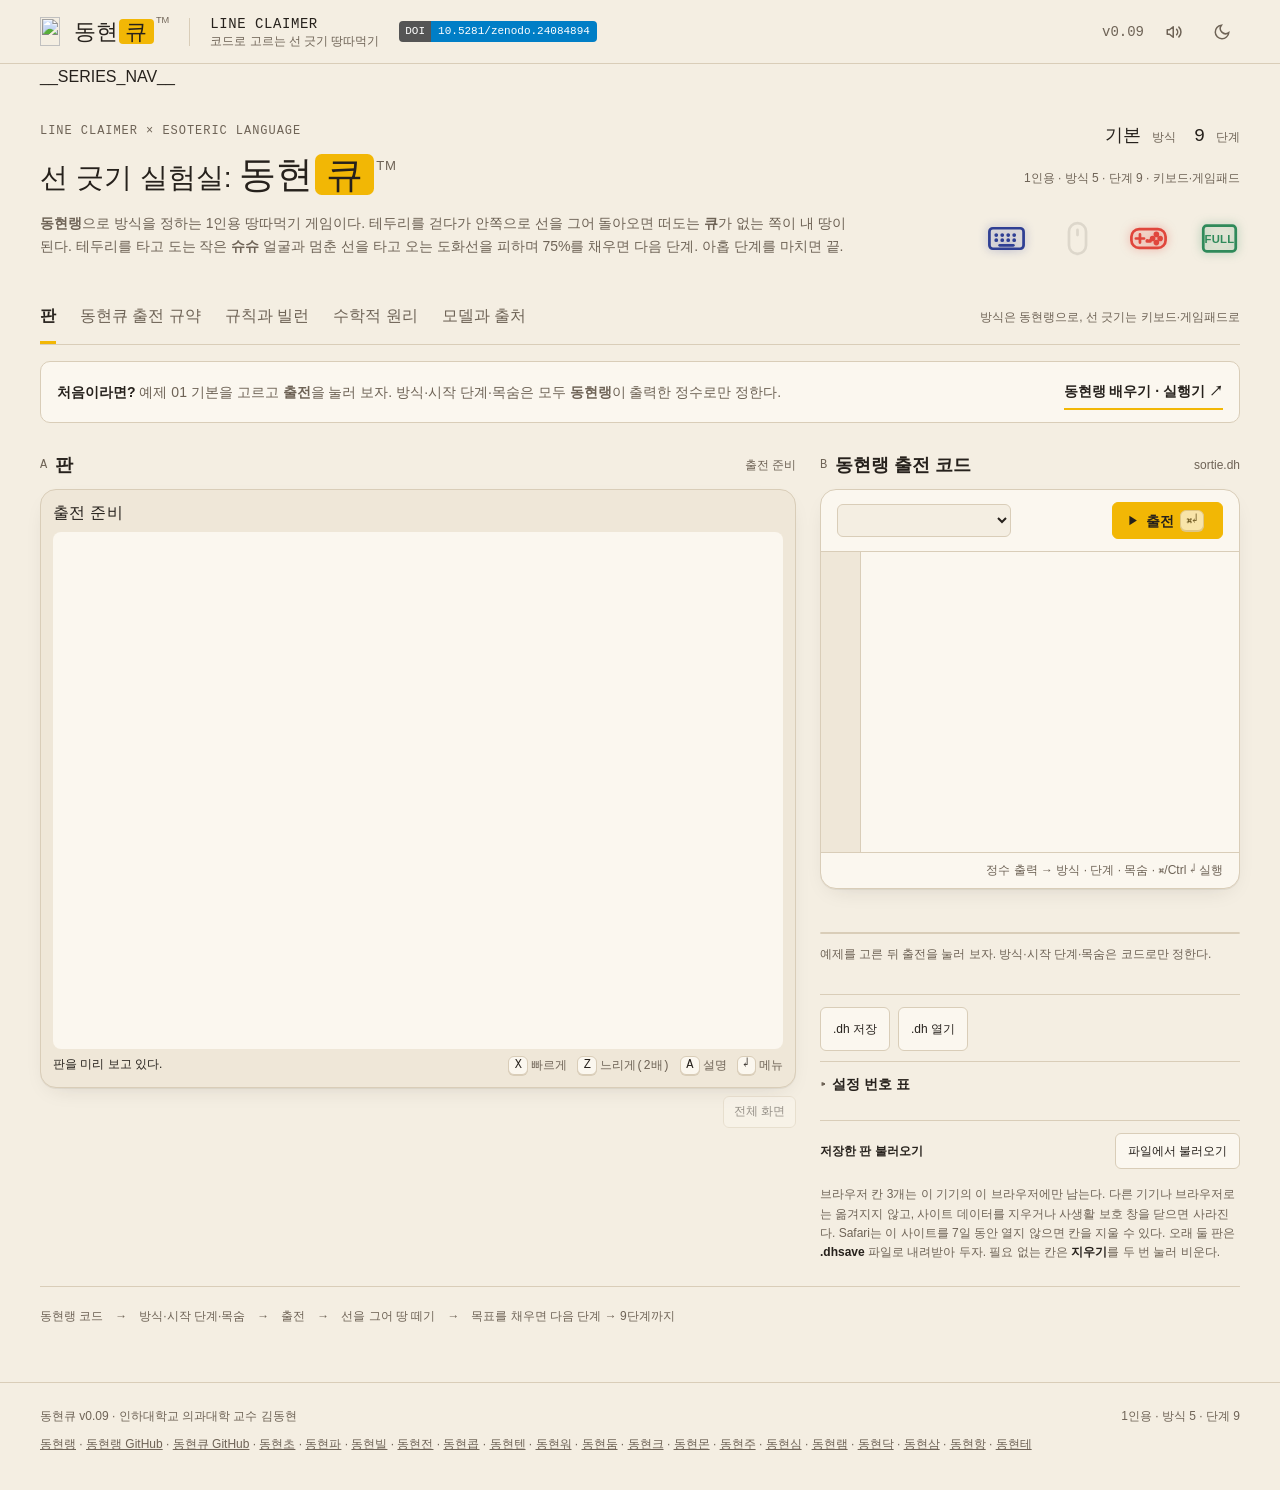
==== src/index.html @ 1aec518f "v0.09: 설명 글 낱말 통일" ====
<!doctype html>
<html lang="ko" data-theme="light">
<head>
  <meta charset="utf-8"><meta name="viewport" content="width=device-width,initial-scale=1">
  <meta name="description" content="동현랭으로 방식을 정하고 키보드·게임패드로 선을 그어 땅을 점령하는 1인용 선 긋기 게임이다.">
  <title>동현큐™ · 동현랭으로 정하는 선 긋기 땅따먹기</title>
  <link rel="icon" type="image/x-icon" sizes="16x16 32x32 48x48" href="./favicon.ico">
  <link rel="icon" type="image/png" sizes="32x32" href="./favicon.png">
  <link rel="apple-touch-icon" sizes="180x180" href="./apple-touch-icon.png">
  <link rel="stylesheet" href="./style.css">
</head>
<body>
<header class="header">
  <a class="brand" href="#" aria-label="동현큐 첫 화면으로"><span class="brand-main"><img class="brand-icon" src="__BRAND_ICON__" alt="" width="96" height="96">동현<span>큐</span><sup>TM</sup></span><i class="brand-divider"></i><span class="brand-sub">LINE CLAIMER<small>코드로 고르는 선 긋기 땅따먹기</small></span></a><a class="doi-badge" href="https://doi.org/10.5281/zenodo.24084894" target="_blank" rel="noopener" aria-label="동현큐 Zenodo DOI 10.5281/zenodo.24084894" title="Zenodo DOI (모든 버전)"><b>DOI</b><span>10.5281/zenodo.24084894</span></a>
  <div class="edition">v0.09<button id="sound" class="icon-btn" aria-label="효과음 켜기·끄기" title="효과음 (M)" aria-pressed="true"><svg width="18" height="18" viewBox="0 0 24 24" fill="none" stroke="currentColor" stroke-width="2" stroke-linecap="round" stroke-linejoin="round" aria-hidden="true" focusable="false"><path d="M11 5 6 9H3v6h3l5 4z"/><path class="snd-on" d="M15.5 8.5a5 5 0 0 1 0 7M18.5 5.5a9 9 0 0 1 0 13"/><path class="snd-off" d="m16 9 6 6m0-6-6 6"/></svg></button><button id="theme" class="icon-btn" aria-label="밝은 화면과 어두운 화면 전환" title="화면 전환" aria-pressed="false"><svg width="18" height="18" viewBox="0 0 24 24" fill="none" stroke="currentColor" stroke-width="2" stroke-linecap="round" aria-hidden="true" focusable="false"><path d="M21 12.8A9 9 0 1 1 11.2 3a7 7 0 0 0 9.8 9.8z"/></svg></button></div>
</header>
<main>
__SERIES_NAV__
  <section class="intro">
    <div><div class="eyebrow">LINE CLAIMER × ESOTERIC LANGUAGE</div><h1>선 긋기 실험실: <span class="title-brand">동현<span>큐</span><sup>TM</sup></span></h1><p><strong>동현랭</strong>으로 방식을 정하는 1인용 땅따먹기 게임이다. 테두리를 걷다가 안쪽으로 선을 그어 돌아오면 떠도는 <strong>큐</strong>가 없는 쪽이 내 땅이 된다. 테두리를 타고 도는 작은 <strong>슈슈</strong> 얼굴과 멈춘 선을 타고 오는 도화선을 피하며 75%를 채우면 다음 단계. 아홉 단계를 마치면 끝.</p></div>
    <div class="model-stamp"><strong id="stamp-mode">기본 <span>방식</span></strong><strong>9 <span>단계</span></strong><small>1인용 · 방식 5 · 단계 9 · 키보드·게임패드</small><div class="input-marks" role="group" aria-label="입력 표식 · 쓸 수 있는 것: 키보드·게임패드·전체 화면 · 마우스 없음"><span class="mark on kb" tabindex="0" data-tip="키보드 가능 · 이 실험실은 키보드로 조작한다. 방향키로 걷고 X·Z를 누른 채 선을 긋는다." aria-label="키보드 가능"><svg viewBox="0 0 24 24" aria-hidden="true"><rect x="2" y="6" width="20" height="12" rx="2"/><path class="dots" d="M6 10h.01M9.5 10h.01M13 10h.01M16.5 10h.01M6 13h.01M9.5 13h.01M13 13h.01M16.5 13h.01"/><path d="M8 16h8"/></svg></span><span class="mark off ms" tabindex="0" data-tip="마우스 없음 · 이 실험실은 마우스·손가락으로 조작하지 않는다. 키보드나 게임패드를 쓰자." aria-label="마우스 없음"><svg viewBox="0 0 24 24" aria-hidden="true"><rect x="7" y="3" width="10" height="18" rx="5"/><path d="M12 7v3"/></svg></span><span class="mark on gp" tabindex="0" data-tip="게임패드 가능 · 이 실험실은 게임패드로 조작할 수 있다. A 빠른 선 · B 느린 선 · + 메뉴." aria-label="게임패드 가능"><svg viewBox="0 0 24 24" aria-hidden="true"><rect x="2" y="6.5" width="20" height="11" rx="4.5"/><path d="M7 9.6v4.8M4.6 12h4.8"/><circle cx="16.6" cy="9.6" r=".85"/><circle cx="14.4" cy="12" r=".85"/><circle cx="18.8" cy="12" r=".85"/><circle cx="16.6" cy="14.4" r=".85"/><path class="dots" d="M11.3 13.4h.01M12.9 13.4h.01"/></svg></span><span class="mark on fs" tabindex="0" data-tip="전체 화면 가능 · 출전한 뒤 화면 아래 <b>전체 화면</b> 버튼으로 게임 화면을 꽉 채울 수 있다." aria-label="전체 화면 가능"><svg viewBox="0 0 24 24" aria-hidden="true"><rect x="2.5" y="4.5" width="19" height="15" rx="2"/><text class="full" x="12" y="14.6" text-anchor="middle">FULL</text></svg></span></div></div>
  </section>
  <nav class="tabs" aria-label="동현큐 메뉴"><button class="active" data-tab="play" aria-current="page">판</button><button data-tab="protocol">동현큐 출전 규약</button><button data-tab="rules">규칙과 빌런</button><button data-tab="math">수학적 원리</button><button data-tab="about">모델과 출처</button><span>방식은 동현랭으로, 선 긋기는 키보드·게임패드로</span></nav>
  <div class="getting-started"><p><strong>처음이라면?</strong> 예제 01 기본을 고르고 <b>출전</b>을 눌러 보자. 방식·시작 단계·목숨은 모두 <b>동현랭</b>이 출력한 정수로만 정한다.</p><a href="https://raspberry-kim.github.io/donghyun-lang/" target="_blank" rel="noopener">동현랭 배우기 · 실행기 ↗</a></div>

  <section id="tab-play" class="tab-panel">
    <div class="play-grid" id="play-grid">
      <div class="field-col">
        <div class="section-title"><h2><span>A</span> 판</h2><span id="status" role="status">출전 준비</span></div>
        <div class="stage-full" id="stage-full"><button id="exit-full" class="exit-full" type="button" hidden aria-label="전체 화면 닫기">✕ 전체 화면 닫기</button><p class="full-hint" id="full-hint" hidden>원래 화면으로 돌아오려면 오른쪽 위 <b>✕ 전체 화면 닫기</b>를 누른다.</p>
        <div class="board-wrap" id="board-wrap" tabindex="0" aria-label="동현큐 판. 방향키로 테두리를 걷고 X 또는 Z를 누른 채 안쪽으로 선을 긋는다.">
          <div class="board-top"><span id="day">출전 준비</span><span id="turn-badge"></span></div>
          <div class="board-stage q-board"><canvas id="board" width="480" height="340" role="img" aria-label="동현큐 판과 큐·슈슈"></canvas>
            <div id="menu" class="game-menu" hidden role="menu"></div>
            <div id="result-card" class="result-card" hidden></div>
          </div>
          <div class="board-bottom"><span id="tile-info">판을 미리 보고 있다.</span><span id="hint"><span><kbd>X</kbd>빠르게</span><span><kbd>Z</kbd>느리게(2배)</span><span><kbd>A</kbd>설명</span><span><kbd>↵</kbd>메뉴</span></span></div>
        </div>
        </div>
        <div class="board-bar"><button id="full" class="small-btn" type="button" disabled title="게임 화면을 꽉 채운다">전체 화면</button></div>
      </div>
      <div class="side-col">
        <section class="setup-panel" id="setup-panel">
          <div class="section-title"><h2><span>B</span> 동현랭 출전 코드</h2><span>sortie.dh</span></div>
          <div class="dh-panel">
            <div class="dh-head"><select id="example" aria-label="동현랭 출전 예제 선택"></select><span class="dh-spacer"></span><button id="run" class="dh-btn dh-run" title="Ctrl/⌘ + Enter"><svg viewBox="0 0 24 24" fill="currentColor" aria-hidden="true"><path d="M7 4.5v15l12-7.5z"></path></svg>출전 <kbd>⌘↵</kbd></button></div>
            <div class="code-wrap"><div id="lines" aria-hidden="true"></div><textarea id="code" aria-label="동현랭 출전 코드" spellcheck="false" autocomplete="off" autocapitalize="off"></textarea></div>
            <div class="code-meta dh-status"><span id="line-count"></span><span>정수 출력 → 방식 · 단계 · 목숨 · ⌘/Ctrl ↵ 실행</span></div>
          </div>
          <p id="example-note"></p>
          <div class="sortie-card" id="sortie-card"></div>
          <p id="result" aria-live="polite">예제를 고른 뒤 출전을 눌러 보자. 방식·시작 단계·목숨은 코드로만 정한다.</p>
          <div class="file-row"><button id="save">.dh 저장</button><label class="file-label">.dh 열기<input id="open" type="file" accept=".dh,.txt,text/plain" hidden></label></div>
          <details class="lang-rule"><summary>설정 번호 표</summary><div class="table-wrap"><table><thead><tr><th>자리</th><th>설정</th><th>값</th><th>기본값</th></tr></thead><tbody><tr><td>첫째</td><td>방식</td><td>1 기본 · 2 빌런 떼 · 3 쌍둥이 큐 · 4 빠른 큐 · 5 욕심쟁이</td><td>반드시 쓴다</td></tr><tr><td>둘째</td><td>시작 단계</td><td>1–9</td><td>1</td></tr><tr><td>셋째</td><td>목숨</td><td>1–9 · 0은 무한</td><td>3</td></tr></tbody></table></div></details>
          <div class="load-box"><div class="load-head"><strong>저장한 판 불러오기</strong><label class="file-label" tabindex="0">파일에서 불러오기<input id="load-file-setup" type="file" accept=".dhsave,.json,application/json" hidden></label></div><div class="slot-list" id="slot-list"></div><p class="slot-note">브라우저 칸 3개는 이 기기의 이 브라우저에만 남는다. 다른 기기나 브라우저로는 옮겨지지 않고, 사이트 데이터를 지우거나 사생활 보호 창을 닫으면 사라진다. Safari는 이 사이트를 7일 동안 열지 않으면 칸을 지울 수 있다. 오래 둘 판은 <b>.dhsave</b> 파일로 내려받아 두자. 필요 없는 칸은 <b>지우기</b>를 두 번 눌러 비운다.</p></div>
        </section>
        <section class="hud" id="hud" hidden>
          <div class="form-card" id="mode-card"></div>
          <div class="info-card grid" id="info-card"></div>
          <div class="log-card"><div class="section-title"><h2><span>C</span> 점령 기록</h2><button id="concede" class="small-btn">포기하고 출전 준비로</button></div><ol id="log"></ol></div><input id="load-file" type="file" accept=".dhsave,.json,application/json" hidden>
          <div class="keys"><span><span class="kbd-arrows"><kbd>←</kbd><kbd>→</kbd><kbd>↑</kbd><kbd>↓</kbd></span>테두리 걷기 · 안쪽으로 들어가면 선 긋기(보통 속도)</span><span><kbd>X</kbd>누른 채 <b>빠르게</b>(2배 속도 · 점수 1배)</span><span><kbd>Z</kbd>누른 채 <b>느리게</b>(반 속도 · 끝까지 누른 채 그은 선은 점수 2배)</span><span><kbd>A</kbd>방식 설명</span><span><kbd>Enter</kbd>메뉴(저장·불러오기·포기)</span><span><kbd>M</kbd>효과음</span><span class="pad-note">게임패드(닌텐도 배치) A 빠르게 · B 느리게 · Y 설명 · + 메뉴 · 마우스·손가락 조작은 없다</span></div>
        </section>
      </div>
    </div>
    <div class="workflow"><span>동현랭 코드</span><b>→</b><span>방식·시작 단계·목숨</span><b>→</b><span>출전</span><b>→</b><span>선을 그어 땅 떼기</span><b>→</b><span>목표를 채우면 다음 단계 → 9단계까지</span></div>
  </section>

  <section id="tab-protocol" class="tab-panel document" hidden>
    <div class="doc-heading"><div class="eyebrow">SORTIE I/O · v0.09</div><h2>방식은 동현랭으로, 선 긋기는 키보드·게임패드로.</h2><p>동현랭 프로그램이 출력한 정수를 차례로 읽는다. <b>첫 정수가 방식 번호</b>이고 이것만 있으면 바로 나선다. 둘째 정수는 시작 단계, 셋째 정수는 목숨이며 둘 다 생략할 수 있다. 출전한 뒤에는 동현랭을 쓰지 않는다.</p></div>
    <div class="table-wrap"><table><thead><tr><th>차례</th><th>뜻</th><th>값</th><th>기본값</th></tr></thead><tbody>
      <tr><td>첫째</td><td>방식</td><td>1 기본(큐 1 · 슈슈 2 · 목표 75%) · 2 빌런 떼(슈슈 4에서 시작, 7.5초마다 하나 추가) · 3 쌍둥이 큐(큐 2 · 갈라놓으면 보너스 5,000과 함께 단계 끝) · 4 빠른 큐(큐 속도 160%) · 5 욕심쟁이(목표 90%). <b>반드시 있어야 한다</b></td><td>—</td></tr>
      <tr><td>둘째</td><td>시작 단계</td><td>1~9. 단계가 오를수록 큐가 9%씩 빨라지고, 두 단계마다 슈슈 걸음이 빨라지며, 세 단계마다 슈슈가 하나 늘고, 도화선이 붙기까지의 대기가 짧아진다</td><td>1</td></tr>
      <tr><td>셋째</td><td>목숨</td><td>1~9 · <b>0은 무한</b>(맞아도 목숨이 줄지 않는다)</td><td>3</td></tr>
    </tbody></table></div>
    <div class="doc-columns"><div><h3>고정된 조건</h3><p><b>1인용</b>이다. 방식은 출전할 때 정한 하나로 끝까지 간다. 정수가 넷 이상 나오거나, 값이 범위를 벗어나면 출전하지 않고 오류를 알려 준다. 정수가 하나도 없으면 방식을 고르지 않은 것이라 나서지 않는다.</p><p>판은 80×56칸이고 플레이어는 칸의 모서리 점 위를 다닌다. 테두리를 걸을 때도 선을 그을 때도 십자키만 쓰면 보통(2프레임에 한 칸), X를 누른 채면 빠르게(1프레임), Z를 누른 채면 느리게(4프레임) 나아간다. 누르고 떼는 대로 도중에도 속도가 바뀌며, X와 Z를 함께 누르면 보통 속도다. 시작부터 테두리에 닿을 때까지 Z만 누른 채 그은 느린 선은 점수가 2배다. 도중에 Z를 떼거나 X를 함께 누르면 보통 선이 된다.</p></div>
    <div><h3>예시</h3><pre class="code-example">나는 동현이냐?
  ㅋㅋ 방식 3 · 쌍둥이 큐
  뿡뿡 도오오옹~뿡뿡뿡
  ㅋㅋ 시작 단계 2
  뿡뿡 도오옹~뿡뿡뿡
동현이구나</pre><p>동현랭 문법은 <a href="https://raspberry-kim.github.io/donghyun-lang/" target="_blank" rel="noopener">동현랭 플레이그라운드</a>에서 배울 수 있다.</p></div></div>
  </section>

  <section id="tab-rules" class="tab-panel document" hidden>
    <div class="doc-heading"><div class="eyebrow">HOW TO PLAY</div><h2>선을 그어 돌아오면 큐가 없는 쪽이 내 땅.</h2><p>처음에는 판의 바깥 테두리만 내 길이다. 테두리를 걷다가 십자키로 안쪽으로 들어가면 선이 그어지고, 다시 테두리에 닿으면 선으로 나뉜 두 땅 가운데 큐가 없는 쪽이 점령된다. 십자키만 쓰면 보통 속도, X를 누른 채면 빠르게, Z를 누른 채면 느리게 간다(걸을 때도 그을 때도). Z를 누른 채 끝까지 그은 느린 선으로 떼어 낸 땅은 점수가 2배. 목표(75%, 욕심쟁이는 90%)를 채우면 다음 단계로.</p></div>
    <div class="doc-columns"><div><p class="input-note">머리글 오른쪽에 붙은 네 아이콘(키보드·마우스·게임패드·전체 화면 FULL)은 입력 표식이다. 이 실험실은 <b>키보드·게임패드·전체 화면</b> 셋이 켜져 있고 <b>마우스(손가락)는 꺼져 있다</b>. 화면을 찍어도 플레이어는 움직이지 않는다(결과 카드만 넘긴다). 아이콘에 마우스를 올리거나 손을 대면 풍선 도움말이 뜬다.</p><p class="input-note"><b>전체 화면</b>: 출전한 뒤 판 아래 <b>전체 화면</b> 버튼을 누르면 게임 화면이 비율을 지키며 화면을 꽉 채운다. 원래 화면으로 돌아오려면 오른쪽 위 <b>✕ 전체 화면 닫기</b>를 누른다. 요소 전체 화면을 못 쓰는 기기(iPhone Safari)에서는 창을 가득 채우는 방식으로 대신한다.</p><h3>키보드</h3><table class="key-table"><tbody>
      <tr><td><span class="kbd-arrows"><kbd>←</kbd><kbd>→</kbd><kbd>↑</kbd><kbd>↓</kbd></span></td><td>테두리(내 땅의 경계)를 따라 걷는다. 선을 긋는 동안은 선이 나아가는 방향이다. 제 선 위로는 못 지나가고, 이미 점령한 땅 쪽으로는 선이 그어지지 않는다. 메뉴에서는 고르기</td></tr>
      <tr><td><kbd>X</kbd></td><td><b>빠르게</b>. 누른 채면 걷기도 선 긋기도 2배 속도(1프레임에 한 칸). 점수는 보통 선과 같은 1배. 선을 긋다가 십자키를 떼면 그 자리에 멈춘다(도화선이 탄다). 메뉴에서는 확인, 결과 카드에서는 다음으로</td></tr>
      <tr><td><kbd>Z</kbd></td><td><b>느리게</b>. 누른 채면 걷기도 선 긋기도 반 속도(4프레임에 한 칸). 선을 시작할 때부터 테두리에 닿을 때까지 Z를 누른 채 그은 <b>느린 선</b>으로 떼어 낸 땅은 점수가 2배(민트색으로 칠해진다. 보통·빠른 선은 하늘색). 도중에 Z를 떼면 보통 선이 된다. X와 Z를 함께 누르면 보통 속도. 메뉴에서는 취소</td></tr>
      <tr><td><kbd>A</kbd></td><td>지금 방식의 설명을 화면에 띄운다</td></tr>
      <tr><td><kbd>M</kbd></td><td>효과음 켜기·끄기(머리말 스피커 버튼과 같다)</td></tr>
      <tr><td><kbd>Enter</kbd></td><td>메뉴: 계속 · 방식 설명 · 저장 · 불러오기 · 포기하고 출전 준비로. 메뉴가 열린 동안 게임은 멈춘다</td></tr>
      <tr><td><span class="pad-tag">게임패드</span></td><td>블루투스·USB 게임패드를 붙이면 닌텐도 배치 기준으로 쓴다. 다이아몬드 네 버튼은 <b>자리</b>로 키보드와 짝을 맞춘다: 오른쪽=X키 · 아래=Z키 · 위=S키 · 왼쪽=A키(닌텐도 글자로 A·B·X·Y). A=X키(빠르게), B=Z키(느리게), Y=A키(설명), 십자·왼 스틱=←→↑↓, +=Enter(메뉴). X 버튼은 쓰지 않는다. 드물게 A와 B가 거꾸로 들어오면 <b>−(Select)</b>를 한 번 눌러 바꾼다(패드 이름별로 브라우저에 남는다)</td></tr>
    </tbody></table></div>
    <div><h3>규칙 요약</h3><ul>
      <li>점령: 선이 테두리에 닿으면 큐가 든 땅은 남고 나머지가 내 땅이 된다. 칸마다 1점, Z를 누른 채 끝까지 그은 느린 선은 2점. 점령한 뒤 플레이어는 닿은 자리에 선다.</li>
      <li>큐: 파스텔색 선 묶음이 빈 땅 안을 떠돌며 벽에 튕긴다. <b>긋는 중인 선</b>에 닿으면 목숨 하나. 테두리 위의 플레이어에게는 닿지 않는다. 좁은 곳에 갇히면 몸을 줄이며 버틴다.</li>
      <li>슈슈: 작은 슈슈 얼굴이 테두리와 긋는 선을 타고 돈다. 위쪽 테두리 가운데서 나오고, 방식마다 정한 간격으로 하나씩 더 온다. 플레이어와 같은 점에서 만나거나 스쳐 지나면 목숨 하나. 점령으로 길이 사라지면 가장 가까운 테두리로 옮겨 간다.</li>
      <li>도화선: 선을 긋다가 0.7초(단계가 오르면 더 짧게) 멈춰 있으면 선의 시작점에서 도화선이 붙어 따라온다. 다시 움직이면 그 자리에 멎고, 플레이어에게 닿으면 목숨 하나.</li>
      <li>맞으면: 긋던 선은 사라지고 플레이어는 선의 시작점으로 돌아가 2초쯤 깜빡이며 무적이다. 목숨 0(무한)으로 나서면 줄지 않는다.</li>
      <li>단계: 목표를 채우면 클리어 카드가 뜨고 X 또는 Enter로 다음 단계. 목표를 넘긴 1%마다 100점 보너스. 쌍둥이 큐 방식에서 두 큐를 갈라놓으면 남은 땅이 다 점령되고 5,000점. 9단계를 마치면 끝.</li>
      <li>저장: Enter 메뉴에서 브라우저 칸 3개나 .dhsave 파일로 판을 저장하고, 출전 준비 화면이나 메뉴에서 불러온다. 동현램과 같은 방식이다.</li>
    </ul></div></div>
    <h3>방식</h3>
    <div class="co-grid" id="mode-grid"></div>
    <h3>단계(기본 방식 기준)</h3>
    <div class="table-wrap"><table id="level-table"></table></div>
  </section>

  <!-- 수학적 원리 --><section id="tab-math" class="tab-panel document" hidden><div class="doc-heading"><div class="eyebrow">MATHEMATICAL PRINCIPLES · v0.09</div><h2>수학적 원리.<br>숫자로 읽는 땅 따먹기.</h2><p>동현큐의 판은 80×56칸, 모두 4,480칸이다. 선을 그어 닫으면 판이 두 영역으로 갈리고, 큐가 없는 쪽을 차지한다. 아래 식은 지금 엔진 코드(<code>src/engine.js</code>)에 들어 있는 그대로다.</p></div><div class="math-grid"><article><h3><span class="math-num">1</span>칸과 모서리 점</h3><p>땅은 칸 <math><mrow><mo form="prefix" stretchy="false">(</mo><mi>i</mi><mo separator="true">,</mo><mi>j</mi><mo form="postfix" stretchy="false">)</mo></mrow></math>로, 포동이는 칸의 모서리 점 <math><mrow><mo form="prefix" stretchy="false">(</mo><mi>x</mi><mo separator="true">,</mo><mi>y</mi><mo form="postfix" stretchy="false">)</mo></mrow></math>, <math><mrow><mn>0</mn><mo>≤</mo></mrow><mrow><mi>x</mi><mo>≤</mo></mrow><mrow><mn>80</mn><mo separator="true">,</mo></mrow><mrow><mtext> </mtext><mn>0</mn><mo>≤</mo></mrow><mrow><mi>y</mi><mo>≤</mo></mrow><mrow><mn>56</mn></mrow></math> 위를 다닌다. 한 점을 둘러싼 칸은 넷이다. 그 넷에 찬 칸과 빈 칸이 섞여 있으면 그 점은 테두리다. 판 바깥은 찬 칸으로 친다.</p><div class="eq"><span class="eq-run"><math display="block"><mrow><mtext>테두리</mtext><mo form="prefix" stretchy="false">(</mo><mi>x</mi><mo separator="true">,</mo><mi>y</mi><mo form="postfix" stretchy="false">)</mo></mrow></math><math display="block"><mrow><mspace width="0.2778em"></mspace><mo stretchy="false">⟺</mo><mspace width="0.2778em"></mspace><mn>0</mn></mrow></math><math display="block"><mrow><mo form="infix">&lt;</mo><mi>#</mi><mo form="prefix" stretchy="false">{</mo><mtext>찬 칸</mtext><mo>∈</mo><msub><mi>N</mi><mn>4</mn></msub><mo form="prefix" stretchy="false">(</mo><mi>x</mi><mo separator="true">,</mo><mi>y</mi><mo form="postfix" stretchy="false">)</mo><mo form="postfix" stretchy="false">}</mo></mrow></math><math display="block"><mrow><mo form="infix">&lt;</mo><mn>4</mn></mrow></math></span></div><p>그래서 처음에는 판의 바깥 둘레가 테두리이고, 땅을 차지할수록 테두리가 안쪽으로 옮겨 온다. 칸 하나는 판의 <math><mrow><mn>1</mn><mi>/</mi><mn>4480</mn><mo>≈</mo></mrow><mrow><mn>0.022</mn><mi>%</mi></mrow></math>다.</p></article><article><h3><span class="math-num">2</span>닫힌 선은 판을 둘로 나눈다</h3><p>테두리에서 출발해 다시 테두리에 닿는 선은 빈 영역을 두 쪽으로 가른다. 평면에서 닫힌 곡선이 안과 밖을 나눈다는 조르당 곡선 정리의 격자판이다.</p><p>엔진은 큐가 있는 칸에서 상하좌우로 번지는 flood fill을 한다. 방금 그은 선의 변은 건너지 못한다. 표시가 닿지 않은 빈 칸이 모두 내 땅이 된다.</p><div class="eq"><span class="eq-run"><math display="block"><mtext>점령</mtext></math><math display="block"><mrow><mo form="infix">=</mo><mo form="prefix" stretchy="false">{</mo><mspace width="0.1667em"></mspace><mi>c</mi><mtext> </mtext><mtext>빈 칸</mtext><mtext> </mtext><mo lspace="0.2222em" rspace="0.2222em">:</mo><mtext> </mtext><mi>c</mi><mo>∉</mo><mstyle scriptlevel="0" displaystyle="false"><msub><mo movablelimits="false">⋃</mo><mi>q</mi></msub><mi>Fill</mi><mo>⁡</mo><mo form="prefix" stretchy="false">(</mo><mi>q</mi><mo form="postfix" stretchy="false">)</mo><mspace width="0.1667em"></mspace><mo form="postfix" stretchy="false">}</mo></mstyle></mrow></math></span></div><p>쌍둥이 큐 방식에서 두 큐가 서로 다른 쪽에 남으면 남은 빈 칸을 모두 차지하고 5,000점을 더 받는다. 판도 바로 끝난다.</p></article><article><h3><span class="math-num">3</span>차지한 비율과 점수</h3><p>차지한 칸 수 <math><mi>n</mi></math>으로 비율을 0.1% 단위로 반올림한다. 칸마다 1점이고, 느린 선(Z)으로 그으면 두 배다.</p><div class="eq big"><span class="eq-run"><math display="block"><mi>p</mi></math><math display="block"><mrow><mo form="infix">=</mo><mfrac><mrow><mi>round</mi><mo>⁡</mo><mspace width="0.1667em"></mspace><mrow style="margin-left:-0.1667em;"></mrow><mo fence="false" symmetric="true" minsize="1.2em" maxsize="1.2em">(</mo><mn>1000</mn><mspace width="0.1667em"></mspace><mi>n</mi><mi>/</mi><mn>4480</mn><mo fence="false" symmetric="true" minsize="1.2em" maxsize="1.2em">)</mo></mrow><mn>10</mn></mfrac><mo separator="true">,</mo></mrow></math></span><span class="eq-run"><math display="block"><mtext>점수</mtext></math><math display="block"><mrow><mo form="infix">=</mo><mrow><munder><mo movablelimits="false">∑</mo><mtext>닫기</mtext></munder></mrow><msub><mi>n</mi><mi>k</mi></msub><mspace width="0.1667em"></mspace><msub><mi>m</mi><mi>k</mi></msub><mo separator="true">,</mo><mspace width="1em"></mspace><msub><mi>m</mi><mi>k</mi></msub><mo>∈</mo><mo form="prefix" stretchy="false">{</mo><mn>1,2</mn><mo form="postfix" stretchy="false">}</mo></mrow></math></span></div><p>목표 <math><mi>θ</mi></math>(보통 75%, 욕심쟁이 90%)를 넘으면 판이 끝난다. 넘은 만큼 1%마다 100점을 준다. 82.4%로 끝내면 <math><mrow><mo form="prefix" stretchy="false">⌊</mo><mn>82.4</mn><mo>−</mo><mn>75</mn><mo form="postfix" stretchy="false">⌋</mo><mo>×</mo></mrow><mrow><mn>100</mn></mrow></math><wbr><math><mrow><mo form="infix">=</mo></mrow><mrow><mn>700</mn></mrow></math>점이다.</p><div class="eq"><span class="eq-run"><math display="block"><mtext>판 보너스</mtext></math><math display="block"><mrow><mo form="infix">=</mo><mn>100</mn><mspace width="0.1667em"></mspace><mrow><mspace width="0.1667em"></mspace><mi>max</mi><mo>⁡</mo></mrow><mo fence="false" symmetric="true" minsize="1.2em" maxsize="1.2em">(</mo><mn>0</mn><mo separator="true">,</mo><mtext> </mtext><mo form="prefix" stretchy="false">⌊</mo><mi>p</mi><mo>−</mo><mi>θ</mi><mo form="postfix" stretchy="false">⌋</mo><mo fence="false" symmetric="true" minsize="1.2em" maxsize="1.2em">)</mo></mrow></math></span></div></article><article><h3><span class="math-num">4</span>큐의 움직임</h3><p>큐는 길이 <math><mi>ℓ</mi></math>(최대 11칸)인 선분이다. 중심 <math><mrow><mo form="prefix" stretchy="false">(</mo><mi>x</mi><mo separator="true">,</mo><mi>y</mi><mo form="postfix" stretchy="false">)</mo></mrow></math>와 각도 <math><mi>φ</mi></math>로 다섯 점을 만들어 찬 칸에 닿는지 검사한다.</p><div class="eq"><span class="eq-run"><math display="block"><msub><mi>P</mi><mi>i</mi></msub></math><math display="block"><mrow><mo form="infix">=</mo><mo fence="false" symmetric="true" minsize="1.2em" maxsize="1.2em">(</mo><mi>x</mi><mo>+</mo><mi>ℓ</mi><msub><mi>t</mi><mi>i</mi></msub><mrow><mi>cos</mi><mo>⁡</mo><mspace width="0.1667em"></mspace></mrow><mi>φ</mi><mo separator="true">,</mo><mtext> </mtext><mtext> </mtext><mi>y</mi><mo>+</mo><mi>ℓ</mi><msub><mi>t</mi><mi>i</mi></msub><mrow><mi>sin</mi><mo>⁡</mo><mspace width="0.1667em"></mspace></mrow><mi>φ</mi><mo fence="false" symmetric="true" minsize="1.2em" maxsize="1.2em">)</mo><mo separator="true">,</mo></mrow></math></span><span class="eq-run"><math display="block"><msub><mi>t</mi><mi>i</mi></msub></math><math display="block"><mrow><mo form="infix">=</mo><mo form="prefix" stretchy="false">−</mo><mstyle displaystyle="false" scriptlevel="0"><mfrac><mn>1</mn><mn>2</mn></mfrac></mstyle></mrow></math><math display="block"><mrow><mo form="infix">+</mo><mstyle displaystyle="false" scriptlevel="0"><mfrac><mi>i</mi><mn>4</mn></mfrac></mstyle><mo separator="true">,</mo><mtext> </mtext><mtext> </mtext><mi>i</mi></mrow></math><math display="block"><mrow><mo form="infix">=</mo><mn>0</mn><mo separator="true">,</mo><mo>…</mo><mo separator="true">,</mo><mn>4</mn></mrow></math></span></div><p>30프레임(빠른 큐는 18프레임)마다 방향 <math><mi>a</mi></math>와 빠르기를 새로 뽑는다. <math><mi>u</mi></math>는 [0, 1) 난수다. 벽에 막히면 <math><msub><mi>v</mi><mi>x</mi></msub></math>나 <math><msub><mi>v</mi><mi>y</mi></msub></math>의 부호를 뒤집어 튕긴다. 그리고 있는 선에 닿았는지는 같은 선분 위에 아홉 점(<math><mrow><msub><mi>t</mi><mi>i</mi></msub><mo>=</mo></mrow><mrow><mo form="prefix" stretchy="false">−</mo></mrow><mrow><mstyle displaystyle="false" scriptlevel="0"><mfrac><mn>1</mn><mn>2</mn></mfrac></mstyle><mo>+</mo></mrow><mrow><mstyle displaystyle="false" scriptlevel="0"><mfrac><mi>i</mi><mn>8</mn></mfrac></mstyle></mrow></math>)을 놓아 더 촘촘히 본다.</p><div class="eq"><span class="eq-run"><math display="block"><mrow><mo form="prefix" stretchy="false">(</mo><msub><mi>v</mi><mi>x</mi></msub><mo separator="true">,</mo><msub><mi>v</mi><mi>y</mi></msub><mo form="postfix" stretchy="false">)</mo></mrow></math><math display="block"><mrow><mo form="infix">=</mo><mi>s</mi><mspace width="0.1667em"></mspace><mo form="prefix" stretchy="false">(</mo><mrow><mi>cos</mi><mo>⁡</mo><mspace width="0.1667em"></mspace></mrow><mi>a</mi><mo separator="true">,</mo><mtext> </mtext><mrow><mi>sin</mi><mo>⁡</mo><mspace width="0.1667em"></mspace></mrow><mi>a</mi><mo form="postfix" stretchy="false">)</mo><mo separator="true">,</mo></mrow></math></span><span class="eq-run"><math display="block"><mi>s</mi></math><math display="block"><mrow><mo form="infix">=</mo><mo form="prefix" stretchy="false">(</mo><mn>0.18</mn><mo>+</mo><mn>0.16</mn><mspace width="0.1667em"></mspace><mi>u</mi><mo form="postfix" stretchy="false">)</mo><mspace width="0.1667em"></mspace><mi>σ</mi><mo separator="true">,</mo></mrow></math></span><span class="eq-run"><math display="block"><mi>a</mi></math><math display="block"><mrow><mo form="infix">∼</mo><mi>U</mi><mo form="prefix" stretchy="false">[</mo><mn>0,2</mn><mi>π</mi><mo form="postfix" stretchy="false">)</mo></mrow></math></span></div></article><article><h3><span class="math-num">5</span>판마다 어려워지는 정도</h3><p>판 번호를 <math><mrow><mi>L</mi><mo>=</mo></mrow><mrow><mn>1</mn><mo separator="true">,</mo></mrow><mrow><mo>…</mo></mrow><mrow><mo separator="true">,</mo></mrow><mrow><mn>9</mn></mrow></math>로 두면 큐 빠르기, 슈슈 수, 새 슈슈가 오는 간격, 불씨가 붙기까지의 대기 시간이 모두 <math><mi>L</mi></math>에 따라 바뀐다.</p><div class="math-table-wrap"><table class="math-table"><thead><tr><th>값</th><th>식</th><th>1판</th><th>9판</th></tr></thead><tbody><tr><td>큐 빠르기 배수</td><td><math><mrow><msub><mi>σ</mi><mn>0</mn></msub><mo form="prefix" stretchy="false">(</mo><mn>1</mn><mo>+</mo><mn>0.09</mn><mo form="prefix" stretchy="false">(</mo><mi>L</mi><mo>−</mo><mn>1</mn><mo form="postfix" stretchy="false">)</mo><mo form="postfix" stretchy="false">)</mo></mrow></math></td><td>1.00</td><td>1.72</td></tr><tr><td>처음 슈슈 수</td><td><math><mrow><msub><mi>s</mi><mn>0</mn></msub><mo>+</mo></mrow><mrow><mo form="prefix" stretchy="false">⌊</mo><mo form="prefix" stretchy="false">(</mo><mi>L</mi><mo>−</mo><mn>1</mn><mo form="postfix" stretchy="false">)</mo><mi>/</mi><mn>3</mn><mo form="postfix" stretchy="false">⌋</mo></mrow></math></td><td><math><msub><mi>s</mi><mn>0</mn></msub></math></td><td><math><mrow><msub><mi>s</mi><mn>0</mn></msub><mo>+</mo></mrow><mrow><mn>2</mn></mrow></math></td></tr><tr><td>새 슈슈 간격 (프레임)</td><td><math><mrow><mi>E</mi><mo>−</mo></mrow><mrow><mn>50</mn><mo form="prefix" stretchy="false">(</mo><mi>L</mi><mo>−</mo><mn>1</mn><mo form="postfix" stretchy="false">)</mo></mrow></math>, 최소 240</td><td>900</td><td>500</td></tr><tr><td>불씨 대기 (프레임)</td><td><math><mrow><mn>42</mn><mo>−</mo></mrow><mrow><mn>2</mn><mo form="prefix" stretchy="false">(</mo><mi>L</mi><mo>−</mo><mn>1</mn><mo form="postfix" stretchy="false">)</mo></mrow></math>, 최소 24</td><td>42</td><td>26</td></tr></tbody></table></div><div class="math-table-wrap"><table class="math-table"><thead><tr><th>방식</th><th>큐</th><th>슈슈 <math><msub><mi>s</mi><mn>0</mn></msub></math></th><th>간격 <math><mi>E</mi></math></th><th>빠르기 <math><msub><mi>σ</mi><mn>0</mn></msub></math></th><th>목표</th></tr></thead><tbody><tr><td>기본</td><td>1</td><td>2</td><td>900</td><td>1.0</td><td>75%</td></tr><tr><td>빌런 떼</td><td>1</td><td>4</td><td>450</td><td>1.0</td><td>75%</td></tr><tr><td>쌍둥이 큐</td><td>2</td><td>2</td><td>900</td><td>1.0</td><td>75%</td></tr><tr><td>빠른 큐</td><td>1</td><td>2</td><td>900</td><td>1.6</td><td>75%</td></tr><tr><td>욕심쟁이</td><td>1</td><td>2</td><td>900</td><td>1.0</td><td>90%</td></tr></tbody></table></div><p>빌런 떼의 간격은 1판 450프레임에서 시작해 6판부터 240프레임(4초)에 멈춘다.</p></article></div><p class="math-foot">난수는 선형 합동 생성기 <math><msub><mi>s</mi><mrow><mi>n</mi><mo>+</mo><mn>1</mn></mrow></msub></math><wbr><math><mrow><mo form="infix">=</mo></mrow><mrow><mo form="prefix" stretchy="false">(</mo><mn>1664525</mn><mspace width="0.1667em"></mspace><msub><mi>s</mi><mi>n</mi></msub><mo>+</mo><mn>1013904223</mn><mo form="postfix" stretchy="false">)</mo><mo lspace="0.2222em" rspace="0.2222em">mod</mo></mrow><mrow><msup><mn>2</mn><mn>32</mn></msup></mrow></math>를 쓴다. 같은 시드면 큐가 같은 길로 움직인다.</p></section><!-- /수학적 원리 -->
  <section id="tab-about" class="tab-panel document" hidden>
    <div class="doc-heading"><div class="eyebrow">WHAT IS NEW, WHAT IS BORROWED</div><h2>구조만 참고하고, 그림·소리·색·글·코드는 새로 만들었다.</h2><p>동현큐는 1981년 오락실 게임 「큐(Qix)」(Taito America)와 그 게임보이 이식판(1990 · Nintendo 발매)의 큰 틀(테두리에서 선을 그어 돌아오면 떠도는 큐가 없는 쪽이 점령되고, 테두리를 도는 스파크와 멈춘 선을 타고 오는 도화선을 피하는 구성)을 참고한 팬 실험이다.</p></div>
    <div class="science-block"><span class="index">01</span><div><h3>원작의 그림·소리·글은 담지 않았다.</h3><p>원작의 그래픽, 음악·효과음, 글은 하나도 쓰지 않는다. 화면의 큐·선·판 색과 효과음은 동현큐 코드로 새로 만들었고, 슈슈 얼굴은 동현주의 16×16 도트 그림을 그대로 가져왔다. 원작 파일에서 그림이나 자료를 꺼내 쓰지도 않았다.</p></div></div>
    <div class="science-block"><span class="index">02</span><div><h3>원작과 다른 점.</h3><p>1인용이고 아홉 단계로 끝이 있다. 방식 다섯(기본·빌런 떼·쌍둥이 큐·빠른 큐·욕심쟁이)을 동현랭으로 고른다. 색은 시리즈 플레이그라운드의 종이색에 맞춘 파스텔로, 빈 땅은 연보라, 느린 선의 땅은 민트, 보통·빠른 선의 땅은 하늘색이다. 원작은 선을 그을 때 빠른·느린 버튼을 꼭 눌러야 하지만, 동현큐는 십자키만으로도 보통 속도로 긋고 X·Z는 빠르게·느리게 조절하는 버튼이다. 테두리를 도는 스파크는 동현랭 세계관의 슈슈 얼굴로 바꿨고, 저장·불러오기와 전체 화면을 더했다. 마우스·손가락 조작은 두지 않았다.</p></div></div>
    <div class="science-block"><span class="index">03</span><div><h3>등장인물은 실험실 식구다.</h3><p>슈슈는 동현파의 복서이고 얼굴은 동현주의 것이다. 큐는 인물이 아니라 파스텔색 선 묶음으로, 원작처럼 추상적인 모양을 유지했다.</p></div></div>
    <div class="science-block"><span class="index">04</span><div><h3>상표와 관계</h3><p>큐(Qix)는 Taito가 만들었고 지금도 Taito(Square Enix 자회사)가 권리를 가진다. 동현큐는 이들과 관계가 없고, 승인이나 후원을 받지 않았다.</p></div></div>
    <div class="science-block"><span class="index">05</span><div><h3>코드와 글꼴의 이용 조건</h3><p>동현큐 코드는 MIT, 글꼴(검은고딕 Black Han Sans · Pretendard · 나눔고딕코딩)은 SIL Open Font License를 따른다. 동현랭 실행기는 동현랭 저장소의 MIT 코드를 그대로 쓴다. 슈슈의 모습과 이름에 대한 권리는 코드 라이선스와 별개로 만든 사람에게 있다.</p></div></div>
    <aside class="maker-note"><span class="eyebrow">만든 사람</span><a class="sponsor-btn" href="https://github.com/sponsors/Raspberry-Kim" target="_blank" rel="noopener" aria-label="GitHub Sponsors로 동현랭 후원하기" title="GitHub Sponsors로 후원하기"><svg width="13" height="13" viewBox="0 0 16 16" fill="currentColor" aria-hidden="true"><path d="M7.655 14.916v-.001h-.002l-.006-.003-.018-.01a22.066 22.066 0 0 1-3.744-2.584C2.045 10.731 0 8.35 0 5.5 0 2.836 2.086 1 4.25 1 5.797 1 7.153 1.802 8 3.02 8.847 1.802 10.203 1 11.75 1 13.914 1 16 2.836 16 5.5c0 2.85-2.044 5.231-3.886 6.818a22.094 22.094 0 0 1-3.433 2.414 7.152 7.152 0 0 1-.31.17l-.018.01-.008.004a.75.75 0 0 1-.69 0Z"></path></svg>후원</a><p>인하대학교 의과대학 김동현 교수는 백신학·감염학을 연구한다. 명랑하고 따뜻한 개발을 지향한다.</p></aside>
  </section>
</main>
<footer><span>동현큐 v0.09 · 인하대학교 의과대학 교수 김동현</span><span>1인용 · 방식 5 · 단계 9</span><span><a href="https://raspberry-kim.github.io/donghyun-lang/" target="_blank" rel="noopener">동현랭</a> · <a href="https://github.com/Raspberry-Kim/donghyun-lang" target="_blank" rel="noopener">동현랭 GitHub</a> · <a href="https://github.com/Raspberry-Kim/donghyun-lab14" target="_blank" rel="noopener">동현큐 GitHub</a> · <a href="https://raspberry-kim.github.io/donghyun-lab1/" target="_blank" rel="noopener">동현초</a> · <a href="https://raspberry-kim.github.io/donghyun-lab2/" target="_blank" rel="noopener">동현파</a> · <a href="https://raspberry-kim.github.io/donghyun-lab3/" target="_blank" rel="noopener">동현빌</a> · <a href="https://raspberry-kim.github.io/donghyun-lab4/" target="_blank" rel="noopener">동현전</a> · <a href="https://raspberry-kim.github.io/donghyun-lab5/" target="_blank" rel="noopener">동현콥</a> · <a href="https://raspberry-kim.github.io/donghyun-lab6/" target="_blank" rel="noopener">동현텐</a> · <a href="https://raspberry-kim.github.io/donghyun-lab7/" target="_blank" rel="noopener">동현워</a> · <a href="https://raspberry-kim.github.io/donghyun-lab8/" target="_blank" rel="noopener">동현둠</a> · <a href="https://raspberry-kim.github.io/donghyun-lab9/" target="_blank" rel="noopener">동현크</a> · <a href="https://raspberry-kim.github.io/donghyun-lab10/" target="_blank" rel="noopener">동현몬</a> · <a href="https://raspberry-kim.github.io/donghyun-lab11/" target="_blank" rel="noopener">동현주</a> · <a href="https://raspberry-kim.github.io/donghyun-lab12/" target="_blank" rel="noopener">동현심</a> · <a href="https://raspberry-kim.github.io/donghyun-lab13/" target="_blank" rel="noopener">동현램</a> · <a href="https://raspberry-kim.github.io/donghyun-lab15/" target="_blank" rel="noopener">동현닥</a> · <a href="https://raspberry-kim.github.io/donghyun-lab16/" target="_blank" rel="noopener">동현삼</a> · <a href="https://raspberry-kim.github.io/donghyun-lab17/" target="_blank" rel="noopener">동현항</a> · <a href="https://raspberry-kim.github.io/donghyun-lab18/" target="_blank" rel="noopener">동현테</a></span></footer>
<script src="./game.js"></script>
<script>
/* 입력 표식 풍선 도움말 */
(function(){var tip=null,timer=0,cur=null;
function el(){ if(!tip){ tip=document.createElement('div'); tip.className='mark-tip'; tip.setAttribute('role','tooltip'); document.body.appendChild(tip);} return tip; }
function show(m){ var t=el(); clearTimeout(timer); cur=m; t.innerHTML=m.getAttribute('data-tip'); t.classList.add('show');
  var r=m.getBoundingClientRect(); t.style.left='0px'; t.style.top='0px'; var w=t.offsetWidth, x=r.left+r.width/2-w/2; x=Math.max(12,Math.min(x,innerWidth-w-12));
  t.style.left=x+'px'; t.style.top=(r.bottom+10)+'px'; t.style.setProperty('--ax',(r.left+r.width/2-x)+'px'); }
function hide(ms){ clearTimeout(timer); timer=setTimeout(function(){ if(tip) tip.classList.remove('show'); cur=null; },ms||0); }
document.querySelectorAll('.input-marks .mark').forEach(function(m){
  m.addEventListener('pointerenter',function(e){ if(e.pointerType==='mouse') show(m); });
  m.addEventListener('pointerleave',function(e){ if(e.pointerType==='mouse') hide(120); });
  m.addEventListener('pointerdown',function(e){ if(e.pointerType!=='mouse') show(m); });
  m.addEventListener('pointerup',function(e){ if(e.pointerType!=='mouse') hide(3000); });
  m.addEventListener('pointercancel',function(e){ if(e.pointerType!=='mouse') hide(3000); });
  m.addEventListener('focus',function(){ if(m.matches(':focus-visible')) show(m); }); m.addEventListener('blur',function(){ hide(0); });
});
addEventListener('scroll',function(){ if(cur) hide(0); },{passive:true});
})();
</script>
</body></html>
---- src/style.css ----
@font-face{font-family:'Black Han Sans';src:url('./fonts/BlackHanSans.woff2') format('woff2');font-display:swap;font-weight:400}
@font-face{font-family:'Pretendard';src:url('./fonts/PretendardVariable.woff2') format('woff2');font-display:swap;font-weight:100 900}
@font-face{font-family:'Nanum Gothic Coding';src:url('./fonts/NanumGothicCoding.woff2') format('woff2');font-display:swap;font-weight:400}
:root{
  --bg:#f4eee2;--paper:#fbf7ef;--surface2:#efe7d8;--ink:#26211c;--muted:#6e6356;--line:#d9cdb8;--accent:#f2b705;--dark:#221e1a;--error:#b8321f;
  --red:#c8402f;--blue:#2f62c8;
  --mono:'Nanum Gothic Coding','D2Coding',ui-monospace,monospace;
  --body:'Pretendard','Apple SD Gothic Neo','Malgun Gothic',sans-serif;
  --display:'Black Han Sans','Pretendard',sans-serif;
  --text-xs:.75rem;--text-sm:.875rem;--text-base:1rem;--text-lg:1.15rem;--text-xl:clamp(1.5rem,2.2vw,2rem);
  --hl-duck:#f2b705;--hl-line7:#6b7400;--hl-halt:#b8321f;--hl-num:#9a5b00;--hl-var:#1d5d8a;--hl-io:#7a3fa0;--hl-comment:#9a8f80;
  --shadow:0 1px 0 rgba(38,33,28,.06),0 8px 24px -12px rgba(38,33,28,.18);
}
[data-theme=dark]{--bg:#191613;--paper:#221e1a;--surface2:#2b2621;--line:#3d362f;--ink:#efe6d8;--muted:#a89c8c;--error:#f0705c;--red:#f0705c;--blue:#7ca6f2;
  --hl-line7:#b4c03a;--hl-halt:#f0705c;--hl-num:#f0b35a;--hl-var:#7cc0f0;--hl-io:#d39af5;--hl-comment:#7d7266;--shadow:0 1px 0 rgba(0,0,0,.3),0 8px 24px -12px rgba(0,0,0,.6)}
*{box-sizing:border-box}
html{-webkit-font-smoothing:antialiased;text-rendering:optimizeLegibility}
body{margin:0;background:var(--bg);color:var(--ink);font-family:var(--body);font-size:var(--text-base);line-height:1.6}
button,input,select,textarea{font:inherit;color:inherit}
button{cursor:pointer;border:1px solid var(--line);background:var(--paper);border-radius:6px;min-height:44px;padding:0 14px}
button:hover:not(:disabled){background:var(--surface2)}
button:disabled{opacity:.5;cursor:not-allowed}
select{border:1px solid var(--line);background:var(--bg);border-radius:6px}
a{color:inherit}
:focus-visible{outline:3px solid #a77915;outline-offset:2px}
h1,h2,h3{margin:0}
p{margin:0}
.header,main,footer{max-width:1600px;margin-left:auto;margin-right:auto}
.header{height:64px;display:flex;align-items:center;justify-content:space-between;padding:0 40px;border-bottom:1px solid var(--line)}
.brand{display:flex;align-items:center;gap:20px;text-decoration:none;font-family:var(--mono);font-size:var(--text-sm)}
.brand-main{font-family:var(--display);font-size:1.375rem;white-space:nowrap}
.brand-main>span{background:var(--accent);color:#26211c;padding:0 .3em;border-radius:4px;margin-left:.04em}
.brand-main sup{font-size:.42em;position:relative;top:-.8em;margin-left:.22em;color:var(--muted);font-family:var(--body)}
.brand-icon{display:inline-block;height:1.3em;width:auto;vertical-align:-.3em;margin-right:.24em}
.brand-divider{width:1px;height:28px;background:var(--line)}
.brand-sub{display:flex;flex-direction:column;line-height:1.3;letter-spacing:.04em}.brand-sub small{font-family:var(--body);color:var(--muted);letter-spacing:0}
.edition{display:flex;align-items:center;gap:12px;font:var(--text-sm) var(--mono);color:var(--muted)}
.edition>span{font:700 11px var(--body);color:#5a4410;background:#f7e2a4;padding:2px 8px;border-radius:999px}
[data-theme=dark] .edition>span{background:#4a3b17;color:#f6d77b}
.icon-btn .snd-off{display:none}.icon-btn.muted .snd-off{display:inline}.icon-btn.muted .snd-on{display:none}
.icon-btn{width:36px;height:36px;min-height:36px;padding:0;display:grid;place-items:center;border:0;background:transparent;color:var(--muted)}
main{padding:0 40px}
/* 시리즈 줄 */
.series-strip{--series-ink:#42372d;--series-muted:#7c6d5d;--series-line:#d9cbb5;--series-paper:#fbf7ef;display:flex;align-items:center;gap:20px;padding:16px 0 18px;margin:0 0 24px;border-bottom:1px solid var(--series-line);color:var(--series-ink)}
.series-context{margin:0;flex:0 1 170px;min-width:0;font-size:12px;line-height:1.65;color:var(--series-muted)}
.series-context strong{display:block;font-size:13px;letter-spacing:-.02em;font-weight:650;color:var(--series-ink)}
.series-links{display:grid;grid-template-columns:repeat(8,minmax(0,1fr));gap:5px;flex:1;min-width:0} /* 데스크톱: 두 줄, 반씩. 항목 수에 따라 열 수를 정하고 홀수면 동현랭이 두 칸(휴대폰 규칙과 같다) */
@media(min-width:781px){ /* 휴대폰(780px 이하)은 두 열 규칙을 따른다. 지금 여기 칸은 글이 길어 제 폭만큼은 지킨다 */
.series-links:has(.series-item:nth-child(13):last-child),.series-links:has(.series-item:nth-child(14):last-child){grid-template-columns:repeat(7,minmax(min-content,1fr))}
.series-links:has(.series-item:nth-child(17):last-child),.series-links:has(.series-item:nth-child(18):last-child){grid-template-columns:repeat(9,minmax(min-content,1fr))}
.series-links:has(.series-item:nth-child(19):last-child),.series-links:has(.series-item:nth-child(20):last-child){grid-template-columns:repeat(10,minmax(min-content,1fr))}
}
.series-links:has(.series-item:nth-child(odd):last-child) .series-item[data-series="lang"]{grid-column:span 2}
.series-item.is-current{background:#f2b705;border-color:#f2b705;color:#26211c}.series-item.is-current .series-note{color:#554018}
.series-item.is-current .series-note:after{content:''}
[data-theme=dark] .series-item.is-current{background:#f2b705;border-color:#f2b705;color:#26211c}[data-theme=dark] .series-item.is-current .series-note{color:#554018}
.series-item{display:flex;flex-direction:column;justify-content:center;gap:3px;min-height:54px;padding:8px 5px;border:1px solid var(--series-line);border-radius:10px;background:var(--series-paper);color:var(--series-ink);text-decoration:none;transition:background .15s,border-color .15s,transform .15s}
a.series-item:hover{background:#fff0c6;border-color:#b99542;transform:translateY(-1px);color:#42372d}
.series-name{font-family:var(--display);font-size:15px;line-height:1.1;white-space:nowrap}
.series-name sup{font-family:var(--body);font-size:9px;vertical-align:top;margin-left:2px}
.series-note{font-size:10px;line-height:1.3;color:var(--series-muted);white-space:nowrap}
.series-note:after{content:' ↗';font-size:10px}
.series-side{display:flex;flex-direction:column;justify-content:center;min-height:58px;padding:6px 14px;border:1px dashed #c9a43c;border-radius:10px;background:#f2b705;color:#26211c;font:16px/1.1 var(--display);white-space:nowrap}
.series-side b{font:700 10px var(--body);letter-spacing:.06em;color:#5a4410}
.series-side small{font:400 10px var(--body);color:#554018;margin-top:3px}
[data-theme=dark] .series-strip{--series-ink:#eee4d3;--series-muted:#b2a38e;--series-line:#4e4436;--series-paper:#24201b}
[data-theme=dark] a.series-item:hover{background:#352d1f;color:#f7ecd8;border-color:#8c7338}
/* 소개 */
.intro{display:flex;align-items:center;justify-content:space-between;padding:32px 0;gap:24px}
.eyebrow{font:500 var(--text-xs) var(--mono);letter-spacing:.08em;color:var(--muted);margin-bottom:8px}
.intro h1{font-family:var(--display);font-weight:400;font-size:var(--text-xl);letter-spacing:0;margin:0}
.intro p{margin-top:8px;font-size:var(--text-sm);color:var(--muted);word-break:keep-all}
.title-brand{font-size:1.3em;white-space:nowrap}.title-brand>span{background:var(--accent);color:#26211c;padding:0 .3em;border-radius:.182em;margin-left:.04em}
.title-brand sup{display:inline-block;font-family:var(--body);font-size:max(11px,.36em);line-height:1;vertical-align:baseline;position:relative;top:-1.3em;margin-left:.2em;letter-spacing:.04em;color:var(--muted)}
.model-stamp{display:flex;gap:18px;align-items:baseline;flex-wrap:wrap;justify-content:flex-end;font-family:var(--mono)}
.model-stamp strong{font-size:var(--text-lg);font-weight:500}.model-stamp strong span{font-size:var(--text-xs);color:var(--muted)}
.model-stamp small{width:100%;text-align:right;color:var(--muted);font-family:var(--body);font-size:var(--text-xs)}
.tabs{display:flex;align-items:center;gap:24px;border-bottom:1px solid var(--line);margin-bottom:20px}
.tabs button{border:0;border-bottom:3px solid transparent;border-radius:0;background:transparent;padding:12px 0;color:var(--muted)}
.tabs button.active{color:var(--ink);border-bottom-color:var(--accent);font-weight:700}
.tabs button:hover{background:transparent!important;color:var(--ink)}
.tabs>span{margin-left:auto;font-size:var(--text-xs);color:var(--muted)}
[hidden]{display:none!important}
/* 전장 배치 */
.play-grid{display:grid;grid-template-columns:minmax(0,1.8fr) minmax(340px,1fr);gap:24px;align-items:start}
.field-col,.side-col{min-width:0}
.section-title{display:flex;align-items:center;justify-content:space-between;gap:8px;min-height:48px}
.section-title h2{display:flex;align-items:center;gap:8px;font-size:var(--text-lg)}
.section-title h2>span{font:500 var(--text-xs) var(--mono);color:var(--muted)}
.section-title>span{font-size:var(--text-xs);color:var(--muted)}
#status[data-kind=error]{color:var(--error)}
.board-wrap{position:relative;background:var(--surface2);border:1px solid var(--line);border-radius:16px;box-shadow:var(--shadow);padding:10px 12px;outline:none}
.board-wrap:focus-visible{outline:3px solid #a77915;outline-offset:3px}
.board-wrap.live{border-color:#c9a43c}
.board-top,.board-bottom{display:flex;justify-content:space-between;gap:10px;font:var(--text-xs)/1.6 var(--mono);color:var(--muted);min-height:22px}
.board-top{margin-bottom:6px}.board-bottom{margin-top:6px}
#day{font-family:var(--display);font-size:var(--text-base);color:var(--ink);letter-spacing:.02em}
#turn-badge{font-family:var(--body);font-weight:700;padding:0 8px;border-radius:999px}
#turn-badge.p1{background:var(--red);color:#fff}#turn-badge.p2{background:var(--blue);color:#fff}
#tile-info{font-family:var(--body);color:var(--ink)}
.board-stage{position:relative;border-radius:8px;overflow:hidden;line-height:0}
#board{border-radius:8px}
#board{display:block;width:100%;height:auto;image-rendering:pixelated;image-rendering:crisp-edges}
.game-menu{position:absolute;min-width:150px;background:var(--paper);border:2px solid var(--ink);border-radius:8px;box-shadow:4px 4px 0 rgba(0,0,0,.35);padding:6px;line-height:1.4;z-index:3;max-height:92%;overflow:auto}
.game-menu h4{margin:2px 6px 6px;font:700 var(--text-xs) var(--body);color:var(--muted)}
.game-menu .mi{display:flex;justify-content:space-between;gap:14px;padding:6px 10px;border-radius:5px;font-size:var(--text-sm);cursor:pointer;white-space:nowrap}
.game-menu .mi.sel{background:var(--accent);color:#26211c;font-weight:700}
.game-menu .mi.off{opacity:.45}
.game-menu .mi small{font-family:var(--mono);color:inherit;opacity:.8}
.banner{position:absolute;left:0;right:0;top:40%;padding:14px;text-align:center;font:clamp(1.2rem,3vw,2rem)/1.2 var(--display);color:#fff;background:rgba(34,30,26,.82);letter-spacing:.04em;z-index:2;pointer-events:none}
.banner small{display:block;font:500 var(--text-sm) var(--body);margin-top:4px;opacity:.85}
.banner.p1{background:rgba(184,50,31,.86)}.banner.p2{background:rgba(35,64,143,.86)}.banner.power{background:rgba(242,183,5,.92);color:#26211c}
.result-card{position:absolute;inset:0;display:grid;place-items:center;background:rgba(25,22,19,.6);z-index:4;line-height:1.5}
.result-card>div{background:var(--paper);border-radius:14px;padding:22px 26px;max-width:min(420px,90%);text-align:center;border:2px solid var(--ink)}
.result-card h3{font:400 clamp(1.4rem,3vw,2rem) var(--display);margin-bottom:6px}
.result-card p{font-size:var(--text-sm);color:var(--muted);margin-bottom:12px}
.result-card dl{display:grid;grid-template-columns:auto auto auto;gap:2px 14px;font:var(--text-xs) var(--mono);margin:0 auto 14px;justify-content:center}
.result-card dt{color:var(--muted)}.result-card dd{margin:0}
.result-card button{background:var(--accent);border-color:var(--accent);color:#26211c;font-weight:700}
.touchpad{display:none;justify-content:space-between;align-items:center;gap:12px;margin-top:10px;user-select:none;-webkit-user-select:none}
.dpad{display:grid;grid-template-columns:repeat(3,42px);grid-template-rows:repeat(3,42px);gap:2px;padding:5px;background:var(--surface2);border-radius:18px}
.dpad button{padding:0;min-height:0;border:0;border-radius:11px;background:var(--paper);display:flex;align-items:center;justify-content:center;color:var(--ink);box-shadow:0 1px 0 var(--line)}
.dpad button:active{background:var(--accent);color:#26211c}.dpad svg{width:18px;height:18px;display:block}
.dpad [data-key=ArrowUp]{grid-column:2;grid-row:1}.dpad [data-key=ArrowLeft]{grid-column:1;grid-row:2}.dpad [data-key=ArrowRight]{grid-column:3;grid-row:2}.dpad [data-key=ArrowDown]{grid-column:2;grid-row:3}
.dpad [data-key=ArrowLeft] svg{transform:rotate(-90deg)}.dpad [data-key=ArrowRight] svg{transform:rotate(90deg)}.dpad [data-key=ArrowDown] svg{transform:rotate(180deg)}
.dpad::after{content:'';grid-column:2;grid-row:2;width:8px;height:8px;border-radius:50%;background:var(--line);place-self:center}
.pad-keys{display:grid;grid-template-columns:repeat(3,56px);gap:6px}
.pad-keys button{padding:0;min-height:50px;border:0;border-radius:14px;background:var(--paper);box-shadow:inset 0 0 0 1px var(--line);display:flex;flex-direction:column;align-items:center;justify-content:center;gap:2px;line-height:1;font:700 15px var(--mono)}
.pad-keys button:active{background:var(--surface2)}.pad-keys small{font:400 10px var(--body);color:var(--muted)}
.pad-keys [data-key=x]{background:var(--accent);box-shadow:none;color:#26211c}.pad-keys [data-key=x] small{color:#26211c;opacity:.7}
.pad-keys svg{width:16px;height:16px;display:block}
@media (pointer:coarse),(max-width:780px){.touchpad.on{display:flex}}
/* 편집기 */
.dh-panel{background:var(--paper);border:1px solid var(--line);border-radius:16px;box-shadow:var(--shadow);overflow:hidden;display:flex;flex-direction:column;margin:0}
.dh-head{display:flex;align-items:center;gap:8px;padding:12px 16px;border-bottom:1px solid var(--line);flex-wrap:wrap}
.dh-head select{width:0;flex:1 1 90px;min-width:0;max-width:100%;font-size:var(--text-sm);padding:.45em .6em;min-height:0}
.dh-spacer{flex:1}
.dh-btn{display:inline-flex;align-items:center;gap:.4em;min-height:0;font-size:var(--text-sm);font-weight:600;padding:.45em .9em;border-radius:6px;white-space:nowrap}
.dh-btn svg{width:15px;height:15px}.dh-btn kbd{font-family:var(--mono);font-size:.75rem;opacity:.7}
.dh-run{background:#f2b705;border-color:#f2b705;color:#26211c}.dh-run:hover:not(:disabled){background:#ffc61a}
.code-wrap{display:flex;height:300px;overflow:hidden;background:var(--paper)}
#lines{margin:0;padding:16px 8px;width:40px;flex:none;text-align:right;background:var(--surface2);color:var(--muted);border-right:1px solid var(--line);font-family:var(--mono);overflow:hidden;user-select:none;white-space:pre}
#code{flex:1;width:0;resize:none;white-space:pre;overflow:auto;border:0;outline-offset:-3px;background:transparent;color:var(--ink);padding:16px 12px;font-family:var(--mono);tab-size:2}
#code,#lines{font-size:15px;line-height:1.7}
.code-area{position:relative;flex:1;width:0;min-width:0}
.code-area>#code{position:absolute;inset:0;width:100%;height:100%;color:transparent;-webkit-text-fill-color:transparent;caret-color:var(--ink)}
.code-area>#code::selection{background:rgba(29,93,138,.25);color:transparent}
#hl{position:absolute;inset:0;margin:0;overflow:hidden;white-space:pre;pointer-events:none;color:var(--ink)}
#hl .ln{display:block}
#hl .t-frame{font-weight:700;text-decoration:underline;text-decoration-color:var(--hl-duck);text-decoration-thickness:3px;text-underline-offset:3px}
#hl .t-num{color:var(--hl-num)}#hl .t-minus{color:var(--hl-halt)}#hl .t-var{color:var(--hl-var)}
#hl .t-assign{color:var(--hl-var);font-weight:700}#hl .t-in,#hl .t-out{color:var(--hl-io);font-weight:700}
#hl .t-ctl{color:var(--hl-line7);font-weight:700}#hl .t-op{color:var(--hl-halt);font-weight:700}
#hl .t-halt{color:#fff;background:var(--hl-halt);border-radius:3px;font-weight:700}
#hl .t-cmt{color:var(--hl-comment)}
.dh-status{display:flex;justify-content:space-between;gap:8px;flex-wrap:wrap;margin:0;padding:8px 16px;border-top:1px solid var(--line);font-size:var(--text-xs);color:var(--muted)}
#example-note{font-size:var(--text-xs);line-height:1.75;color:var(--muted);margin:12px 0 10px;min-height:21px;word-break:keep-all}
.sortie-card{display:grid;grid-template-columns:repeat(3,minmax(0,1fr));gap:1px;background:var(--line);border:1px solid var(--line);border-radius:12px;overflow:hidden}
.sortie-card>div{background:var(--paper);padding:8px 10px;min-width:0}
.sortie-card span{display:block;font:var(--text-xs) var(--mono);color:var(--muted)}
.sortie-card strong{display:block;font-size:var(--text-sm);white-space:nowrap;overflow:hidden;text-overflow:ellipsis}
/* 데스크톱: 칸이 내용 길이만큼 넓어지고 줄 끝까지 채워 빈칸을 없앤다(모바일 2열은 그대로) */
@media(min-width:481px){.sortie-card{display:flex;flex-wrap:wrap}.sortie-card>div{flex:1 1 auto}}
#result{font-size:var(--text-xs);line-height:1.8;color:var(--muted);min-height:42px;margin-top:10px;overflow-wrap:anywhere}
#result[data-kind=error]{color:var(--error)}
.file-row{display:flex;gap:8px;border-top:1px solid var(--line);padding-top:12px;margin-top:8px}
.file-row button,.file-row label{font:var(--text-xs) var(--body);padding:8px 12px;display:inline-flex;align-items:center;justify-content:center}
.file-row label{cursor:pointer;border:1px solid var(--line);border-radius:6px;min-height:44px;background:var(--paper)}
/* 전투 정보 */
.hud{display:flex;flex-direction:column;gap:12px}
.co-cards{display:grid;grid-template-columns:1fr 1fr;gap:10px;margin-top:48px}
.co-card{background:var(--paper);border:1px solid var(--line);border-radius:14px;padding:10px 12px;box-shadow:var(--shadow);border-top:5px solid var(--red);min-width:0}
.co-card.p2{border-top-color:var(--blue)}
.co-card.turn{outline:2px solid var(--accent)}
.co-card .who{font:var(--text-xs) var(--mono);color:var(--muted);display:flex;justify-content:space-between;gap:6px}
.co-card .nm{display:flex;align-items:center;gap:8px;margin:4px 0}
.co-face{width:34px;height:34px;flex:none;border-radius:8px;display:grid;place-items:center;font:18px var(--display);color:#fff;background:var(--red)}
.co-card.p2 .co-face{background:var(--blue)}
.co-card .nm strong{font:400 1.15rem var(--display)}
.co-card .nm small{display:block;font-size:10px;color:var(--muted);line-height:1.2}
.co-card dl{display:grid;grid-template-columns:auto 1fr;gap:0 8px;margin:4px 0;font-size:var(--text-xs)}
.co-card dt{color:var(--muted)}.co-card dd{margin:0;font-family:var(--mono);text-align:right}
.stars{display:flex;gap:2px;flex-wrap:wrap;margin-top:4px}
.stars i{width:12px;height:12px;clip-path:polygon(50% 0,61% 35%,98% 35%,68% 57%,79% 91%,50% 70%,21% 91%,32% 57%,2% 35%,39% 35%);background:var(--line)}
.stars i.on{background:var(--accent)}.stars i.big{width:15px;height:15px}
.power-tag{display:inline-block;margin-top:4px;font:700 10px var(--body);background:var(--accent);color:#26211c;border-radius:999px;padding:1px 8px}
.info-card{background:var(--paper);border:1px solid var(--line);border-radius:14px;padding:12px 14px;box-shadow:var(--shadow);font-size:var(--text-sm);min-height:132px}
.info-card h3{font-size:var(--text-base);display:flex;justify-content:space-between;gap:8px;margin-bottom:4px}
.info-card h3 small{font:var(--text-xs) var(--mono);color:var(--muted)}
.info-card .row{display:flex;flex-wrap:wrap;gap:4px 14px;font:var(--text-xs) var(--mono);color:var(--muted)}
.info-card .row b{color:var(--ink);font-weight:500}
.info-card p{font-size:var(--text-xs);color:var(--muted);margin-top:6px;line-height:1.6}
.forecast{display:grid;grid-template-columns:1fr 1fr;gap:8px;margin-top:8px}
.forecast>div{background:var(--surface2);border-radius:8px;padding:6px 10px}
.forecast span{display:block;font-size:10px;color:var(--muted)}.forecast strong{font:500 var(--text-lg) var(--mono)}
.log-card{background:var(--paper);border:1px solid var(--line);border-radius:14px;padding:0 14px 10px;box-shadow:var(--shadow)}
.small-btn{min-height:32px;font-size:var(--text-xs);padding:0 10px}
#log{list-style:none;margin:0;padding:0;height:150px;overflow:auto;font-size:var(--text-xs);line-height:1.7;color:var(--muted)}
#log li{border-bottom:1px dashed var(--line);padding:2px 0}#log li b{color:var(--ink);font-weight:600}
#log li.p1:before,#log li.p2:before{content:'';display:inline-block;width:7px;height:7px;border-radius:2px;margin-right:6px;background:var(--red)}
#log li.p2:before{background:var(--blue)}
.keys{display:flex;flex-wrap:wrap;gap:6px 12px;font-size:var(--text-xs);color:var(--muted)}
kbd{display:inline-flex;align-items:center;justify-content:center;min-width:1.8em;height:1.8em;padding:0 .45em;box-sizing:border-box;font:var(--text-xs) var(--mono);line-height:1;background:var(--paper);border:1px solid var(--line);border-radius:6px;box-shadow:0 1px 0 var(--line);margin-right:5px;color:var(--ink);vertical-align:middle}
.kbd-arrows{display:inline-flex;gap:2px;margin-right:5px;vertical-align:middle}.kbd-arrows kbd{margin:0;min-width:1.6em;padding:0}
#hint{display:inline-flex;gap:10px;align-items:center}#hint kbd{margin-right:3px;min-width:1.6em;height:1.6em}
/* 문서 */
.document{max-width:1080px;margin:auto;padding:8px 0 40px}
.document h2{font:400 var(--text-xl) var(--display);margin-bottom:12px;line-height:1.35}
.document h3{margin:28px 0 10px;font-size:var(--text-lg)}
.document p,.document li{line-height:1.85;color:var(--muted);word-break:keep-all}
.document p{margin:10px 0}
.document code{background:var(--surface2);padding:1px 5px;border-radius:4px;font-family:var(--mono)}
.document a{color:#6b7400}[data-theme=dark] .document a{color:#b4c03a}
.doc-heading{margin-bottom:12px}
.doc-columns{display:grid;grid-template-columns:1fr 1fr;gap:32px}.doc-columns>*{min-width:0}
.table-wrap{overflow-x:auto;max-width:100%}
table{border-collapse:collapse;width:100%;font-size:var(--text-sm)}
th,td{border-bottom:1px solid var(--line);padding:8px 10px;text-align:left;vertical-align:top}
th{background:var(--surface2);font-weight:700}
#unit-table td,#unit-table th{white-space:nowrap;font-size:var(--text-xs)}
#unit-table td:not(:first-child){font-family:var(--mono)}
.key-table td:first-child{white-space:nowrap;width:1%}
/* 게임패드 안내: 조작 줄의 덧말과 키 표의 꼬리표 */
.pad-note{flex-basis:100%;color:var(--muted)}
.pad-note::before{content:"";display:inline-block;width:1.8em;height:1.1em;margin-right:6px;vertical-align:-2px;border:1px solid var(--line);border-radius:999px 999px 8px 8px/70% 70% 8px 8px;background:var(--paper);box-shadow:0 1px 0 var(--line)}
.pad-tag{display:inline-flex;align-items:center;height:1.8em;padding:0 .55em;font:var(--text-xs) var(--mono);line-height:1;background:var(--paper);border:1px solid var(--line);border-radius:999px;box-shadow:0 1px 0 var(--line);color:var(--ink);vertical-align:middle}
.code-example{background:var(--surface2);border:1px solid var(--line);border-radius:10px;padding:14px;font:var(--text-sm)/1.8 var(--mono);overflow-x:auto;white-space:pre}
.co-grid{display:grid;grid-template-columns:repeat(auto-fill,minmax(260px,1fr));gap:12px}
.co-grid article{background:var(--paper);border:1px solid var(--line);border-radius:12px;padding:14px;min-width:0}
.co-grid h4{margin:0 0 4px;font:400 1.2rem var(--display);display:flex;gap:8px;align-items:center}
.co-grid h4 small{font:500 var(--text-xs) var(--body);color:var(--muted)}
.co-grid p{margin:4px 0;font-size:var(--text-xs);line-height:1.7}
.co-grid q{display:block;font-size:var(--text-xs);color:var(--ink);margin-top:6px}
.science-block{display:grid;grid-template-columns:48px 1fr;gap:12px;padding:18px 0;border-top:1px solid var(--line)}
.science-block .index{font:500 var(--text-sm) var(--mono);color:var(--muted)}
.science-block h3{margin:0 0 4px}
.maker-note{margin-top:16px;padding:20px 0 8px;border-top:1px solid var(--line);max-width:850px}
.maker-note p{font-size:var(--text-sm)}
footer{display:flex;flex-wrap:wrap;justify-content:space-between;gap:8px 20px;padding:24px 40px 36px;border-top:1px solid var(--line);margin-top:36px;font-size:var(--text-xs);color:var(--muted)}
footer a{color:var(--muted);white-space:nowrap}
@media(max-width:1180px){.series-strip{flex-wrap:wrap}.series-context{flex-basis:100%}.series-links{flex-basis:100%;gap:4px}.series-item{padding:8px 4px}} /* 781~1180px: 설명은 윗줄로, 칸은 좌우 간격을 줄여 데스크톱과 같은 두 줄 */
@media(max-width:1050px){main{padding:0 24px}.header{padding:0 24px}footer{padding:24px}.play-grid{grid-template-columns:1fr}.co-cards{margin-top:0}}
@media(max-width:780px){
  .brand-divider,.brand-sub{display:none}.edition{gap:6px}
  .series-strip{display:block;padding:14px 0 16px;margin-bottom:18px}
  .series-context{margin-bottom:10px;font-size:11px}.series-context strong{display:inline;margin-right:8px;font-size:11px}
  .series-links{gap:6px;grid-auto-flow:row;grid-template-columns:repeat(2,minmax(0,1fr))}.series-links:has(.series-item:nth-child(odd):last-child) .series-item[data-series="lang"]{grid-column:span 2} /* 휴대폰: 항목이 홀수일 때만 동현랭을 두 칸으로 넓혀 아랫단을 맞춘다. 짝수면 다른 앱과 같은 1/2 크기 */.series-item{padding:10px 9px}
  .series-side{flex-direction:row;align-items:baseline;gap:8px;min-height:40px;margin-top:6px}
  .intro{display:block}.model-stamp{display:none}
  .tabs{gap:16px;overflow-x:auto}.tabs button{font-size:var(--text-xs);white-space:nowrap}.tabs>span{display:none}
  .doc-columns{grid-template-columns:1fr;gap:0}
  .board-wrap{padding:8px}
  .board-bottom #hint{display:none}
}
@media(max-width:480px){main{padding:0 16px}.header{padding:0 16px}#code,#lines{font-size:13.5px}.dh-head{padding:10px 12px}.dh-head select{flex:1 1 100%}.dh-btn kbd{display:none}
  .co-cards{grid-template-columns:1fr 1fr;gap:6px}.co-card{padding:8px}.co-face{width:28px;height:28px;font-size:15px}.sortie-card{grid-template-columns:1fr 1fr}
  .dpad{grid-template-columns:repeat(3,40px);grid-template-rows:repeat(3,40px)}.pad-keys{grid-template-columns:repeat(3,52px)}}
@media(prefers-reduced-motion:reduce){*{scroll-behavior:auto!important;transition:none!important}}

/* 저장한 판 불러오기 */
.load-box{margin-top:14px;padding-top:12px;border-top:1px solid var(--line)}
.load-head{display:flex;align-items:center;justify-content:space-between;gap:8px;margin-bottom:8px;font-size:var(--text-xs)}
.slot-list{display:grid;gap:6px}
.slot-btn{display:grid;grid-template-columns:auto 1fr;gap:2px 10px;align-items:baseline;text-align:left;min-height:40px;padding:8px 12px;font-size:var(--text-xs)}
.slot-btn b{font-weight:700}.slot-btn small{grid-column:2;color:var(--muted)}
.slot-btn:disabled{opacity:.55;cursor:default}
.slot-row{display:grid;grid-template-columns:1fr auto;gap:6px}
.slot-del{min-height:40px;padding:0 12px;font-size:var(--text-xs);color:var(--muted)}
.slot-del.armed,.slot-del.armed:hover{color:#fff;background:var(--red);border-color:var(--red)}
[data-theme=dark] .slot-del.armed{color:#191613}
.slot-note{margin:8px 0 0;font-size:var(--text-xs);line-height:1.6;color:var(--muted)}.slot-note b{color:var(--ink);font-weight:600}
.load-head label{cursor:pointer;border:1px solid var(--line);border-radius:6px;min-height:36px;padding:6px 12px;background:var(--paper);display:inline-flex;align-items:center;font:var(--text-xs) var(--body)}
.load-head label:focus-within{outline:2px solid var(--accent);outline-offset:2px}

/* 동현빌·동현파·동현초와 같은 안내 상자 · 흐름 줄 · DOI 배지 */
.getting-started{display:flex;gap:16px;align-items:center;justify-content:space-between;padding:12px 16px;border:1px solid var(--line);border-radius:10px;margin:-4px 0 18px;background:var(--paper);font-size:var(--text-sm)}
.getting-started p{margin:0;color:var(--muted)}.getting-started strong{color:var(--ink)}.getting-started a{white-space:nowrap;text-decoration:none;color:var(--ink);font-weight:700;border-bottom:2px solid var(--accent);padding:6px 0}
.workflow{display:flex;flex-wrap:wrap;gap:12px;align-items:center;border-top:1px solid var(--line);padding:20px 0;margin-top:24px;font-size:var(--text-xs);color:var(--muted)}.workflow b{font-weight:400}
.doi-badge{display:inline-flex;flex:none;border-radius:4px;overflow:hidden;text-decoration:none;white-space:nowrap;font:500 11px/1 var(--mono);letter-spacing:0}.doi-badge b{background:#555;color:#fff;padding:5px 6px;font-weight:500}.doi-badge span{background:#007ec6;color:#fff;padding:5px 7px}.doi-badge:hover{filter:brightness(1.1)}.doi-badge:focus-visible{outline:2px solid var(--ink);outline-offset:2px}.header>.doi-badge{margin:0 auto 0 20px}
@media(max-width:780px){.getting-started{align-items:flex-start;flex-direction:column;gap:6px;padding:12px}.getting-started p{line-height:1.7}.workflow{gap:8px}.intro{padding:24px 0;align-items:start}.header>.doi-badge{margin-left:10px}.doi-badge span{display:none}}

/* 동현AI의 TM 위첨자 */
sup.tm{font-size:.55em;line-height:0;vertical-align:super;margin-left:.08em;letter-spacing:0;font-weight:inherit}

/* ---- 동현크 ---- */
.game-menu.center{left:50%;top:50%;transform:translate(-50%,-50%);min-width:200px;max-width:88%}
.game-menu h4{white-space:normal;line-height:1.5}
.result-card h3.win{color:#2d7a3a}.result-card h3.lose{color:var(--red)}
.rc-grid{display:grid;grid-template-columns:1fr 1fr;gap:6px 18px;margin:8px 0 12px;font:var(--text-xs) var(--mono)}
.rc-grid span{display:block;color:var(--muted)}.rc-grid strong{font-size:var(--text-base)}
.form-card{display:grid;gap:8px;margin-top:48px}
.form-now{background:var(--paper);border:1px solid var(--line);border-left:6px solid var(--fc,#888);border-radius:12px;padding:10px 14px}
.form-now b{font:400 1.25rem var(--display)}.form-now small{margin-left:8px;font:500 var(--text-xs) var(--body);color:var(--muted)}
.form-now p{margin:4px 0 0;font-size:var(--text-xs);color:var(--muted);line-height:1.6}
.form-list{display:flex;flex-wrap:wrap;gap:6px;align-items:center;font-size:var(--text-xs)}
.form-list span{border:1px solid var(--line);border-radius:999px;padding:2px 10px;background:var(--paper)}
.form-list span.on{background:var(--accent);border-color:var(--accent);color:#26211c;font-weight:700}
.form-list small{color:var(--muted);margin-left:auto}
.info-card.grid{display:grid;grid-template-columns:repeat(5,minmax(0,1fr));gap:4px;padding:10px 12px}
.info-card.grid span{display:block;font:var(--text-xs) var(--mono);color:var(--muted)}.info-card.grid strong{font-size:var(--text-sm);white-space:nowrap}
.co-grid .stat{font-family:var(--mono);color:var(--muted)}
#board-wrap.live .board-stage{box-shadow:0 0 0 2px var(--accent)}
.hero-board{background:#1c1a24}
@media(max-width:1050px){.form-card{margin-top:0}}
@media(max-width:780px){.info-card.grid{grid-template-columns:repeat(3,minmax(0,1fr))}.rc-grid{gap:4px 10px}}
/* 입력 표식: 머리글 오른쪽에 붙여 정렬, 켜진 아이콘만 이 실험실에서 쓸 수 있는 입력. 네 번째는 전체 화면 */
.input-marks{width:100%;grid-column:1/-1;display:flex;justify-content:flex-end;gap:30px;margin-top:12px}
.input-marks .mark{display:block;line-height:0;cursor:help;-webkit-tap-highlight-color:transparent;touch-action:manipulation}
.input-marks svg{width:41px;height:41px;fill:none;stroke:currentColor;stroke-width:1.6;stroke-linecap:round;stroke-linejoin:round}
.input-marks svg .dots{stroke-width:2.2}
.input-marks svg .full{fill:currentColor;stroke:none;font:800 6.6px/1 var(--body,sans-serif);letter-spacing:.2px}
.input-marks .on.kb{color:#2f3f94;filter:drop-shadow(0 0 5px rgba(47,63,148,.45))}
.input-marks .on.ms{color:#9a7a1e;filter:drop-shadow(0 0 5px rgba(154,122,30,.5))}
.input-marks .on.gp{color:#e0463c;filter:drop-shadow(0 0 5px rgba(224,70,60,.5))}
.input-marks .on.fs{color:#2f8a5a;filter:drop-shadow(0 0 5px rgba(47,138,90,.5))}
.input-marks .off{color:#9a948a;opacity:.25}
/* 표식 풍선 도움말: 마우스를 올리면 뜨고 치우면 사라진다. 손으로 대면 뜨고 뗀 뒤 3초 후 사라진다 */
.mark-tip{position:fixed;z-index:3000;max-width:min(280px,calc(100vw - 24px));padding:8px 12px;border-radius:9px;background:#1f1c18;color:#f6f1e8;font:500 12.5px/1.55 var(--body,sans-serif);box-shadow:0 6px 20px rgba(0,0,0,.22);pointer-events:none;opacity:0;transition:opacity .15s;word-break:keep-all}
.mark-tip.show{opacity:1}.mark-tip b{color:#f2b705;font-weight:700}
.mark-tip::before{content:"";position:absolute;top:-6px;left:var(--ax,50%);width:12px;height:12px;background:#1f1c18;transform:translateX(-50%) rotate(45deg);border-radius:2px}
@media(max-width:780px){.model-stamp{display:flex!important;justify-content:flex-end;margin-top:8px}.model-stamp>:not(.input-marks){display:none}.input-marks{margin-top:0;gap:22px}.input-marks svg{width:36px;height:36px}}

/* 전체 화면(동현둠과 같은 규칙): 무대 칸 전체를 띄우고 오른쪽 위에 닫기 버튼. 요소 전체 화면을 못 쓰는 기기(iPhone Safari)는 창을 가득 채우는 유사 전체 화면 */
.stage-full{position:relative}
.board-bar{display:flex;justify-content:flex-end;margin-top:8px}
.board-bar .small-btn:disabled{opacity:.45;cursor:default}
.stage-full:fullscreen{width:100vw;height:100vh;background:#0e0d0b}
.stage-full.pseudo-full{position:fixed;inset:0;z-index:1000;width:100vw;height:100vh;height:100dvh;background:#0e0d0b}
html.pseudo-full-on,html.pseudo-full-on body{overflow:hidden;overscroll-behavior:none}
.stage-full.fs{display:flex;flex-direction:column;align-items:center;justify-content:center;gap:10px;box-sizing:border-box;padding:calc(10px + env(safe-area-inset-top)) calc(14px + env(safe-area-inset-right)) calc(10px + env(safe-area-inset-bottom)) calc(14px + env(safe-area-inset-left));color:#e8e1d3}
.stage-full.fs .board-wrap{display:contents}
.stage-full.fs .board-top,.stage-full.fs .board-bottom{width:100%;margin:0;color:#cfc7b6;align-items:center;flex-wrap:wrap}
.stage-full.fs .board-top{padding-right:170px;box-sizing:border-box}
.stage-full.fs #day,.stage-full.fs #tile-info{color:#fff}
.stage-full.fs .board-stage{flex:0 0 auto;max-width:100%}
.stage-full.fs .touchpad.on{width:100%;max-width:720px;margin:0}
.stage-full.fs .touchpad.on .dpad,.stage-full.fs .touchpad.on .pad-keys button{box-shadow:0 0 0 1px rgba(255,255,255,.15)}
/* 가로로 긴 휴대폰·태블릿: 남는 양옆에 위·아래 띠를 세로로 세우고, 화면 버튼은 그 밑에 나눠 둔다 */
.stage-full.fs.side{display:grid;grid-template-columns:minmax(190px,1fr) auto minmax(190px,1fr);grid-template-rows:minmax(0,1fr) auto;align-items:start;justify-items:stretch}
.stage-full.fs.side .board-top{grid-area:1/1/2/2;flex-direction:column;align-items:flex-start;justify-content:flex-start;padding:0;gap:6px}
.stage-full.fs.side .board-stage{grid-area:1/2/3/3;align-self:center}
.stage-full.fs.side .board-bottom{grid-area:1/3/2/4;flex-direction:column;align-items:flex-start;justify-content:flex-start;padding-top:48px;gap:6px}
.stage-full.fs.side .touchpad.on{display:contents}
.stage-full.fs.side .touchpad.on .dpad{grid-area:2/1/3/2;justify-self:center;align-self:end}
.stage-full.fs.side .touchpad.on .pad-keys{grid-area:2/3/3/4;justify-self:center;align-self:end}
.stage-full.fs.side #hint{display:none}
.stage-full.fs.side .touchpad.on .dpad{grid-template-columns:repeat(3,40px);grid-template-rows:repeat(3,40px)}.stage-full.fs.side .touchpad.on .pad-keys{grid-template-columns:repeat(3,52px);gap:4px}
.stage-full.fs:not(.side) .fs-only{font-size:.85rem}
.fs-only{display:none}
.stage-full.fs .fs-only{display:flex;gap:6px 14px;flex-wrap:wrap;min-width:0;font-family:var(--body);font-size:var(--text-xs)}
#fs-co .fc{white-space:nowrap}#fs-co .fc b{font-weight:700}#fs-co .fc.p1 b{color:#ff8c80}#fs-co .fc.p2 b{color:#8fb4ff}#fs-co .fc.turn{text-decoration:underline;text-underline-offset:3px}
#fs-side{flex-direction:column;gap:2px;flex:1}#fs-side span{display:block;overflow:hidden;text-overflow:ellipsis;white-space:nowrap;max-width:100%}#fs-side #fs-log{color:#a9a194}
.stage-full.fs.side #fs-co{flex-direction:column}.stage-full.fs.side #fs-co .fc{white-space:normal}.stage-full.fs.side #fs-side span{white-space:normal}
.exit-full{position:absolute;top:calc(10px + env(safe-area-inset-top));right:calc(12px + env(safe-area-inset-right));z-index:5;min-height:36px;padding:0 14px;border-radius:8px;border:1px solid rgba(255,255,255,.35);background:rgba(20,18,16,.72);color:#fff;font:600 13px var(--body);opacity:.6;transition:opacity .15s;cursor:pointer}
.exit-full:hover,.exit-full:focus-visible{opacity:1;background:rgba(20,18,16,.9)}
.full-hint{position:absolute;left:50%;top:calc(54px + env(safe-area-inset-top));transform:translateX(-50%);z-index:4;margin:0;max-width:calc(100% - 40px);width:max-content;padding:8px 14px;border-radius:8px;background:rgba(20,18,16,.88);color:#efe6d8;font:500 13px/1.5 var(--body);text-align:center;pointer-events:none}.full-hint b{color:#f2b705}
/* 휴대폰: 짧게 두 번 눌러도 화면이 확대되지 않게 (동현텐과 같은 방식) */
html{touch-action:manipulation}.stage-full,.board-stage,.touchpad,.dpad,.pad-keys,.game-menu{touch-action:manipulation;-webkit-tap-highlight-color:transparent}#board{touch-action:none;-webkit-tap-highlight-color:transparent}
.q-board{background:#fbf7ef}

/* 동현랭 후원 배지: 만든 사람 옆(동현랭 .sponsor-btn과 같은 모양) */
.maker-note a.sponsor-btn{display:inline-flex;align-items:center;gap:.35em;margin-left:10px;vertical-align:middle;font-size:var(--text-xs);font-weight:600;line-height:1.4;padding:.25em .75em;border-radius:999px;border:1px solid var(--line);background:var(--paper);color:var(--ink);text-decoration:none;letter-spacing:0;text-transform:none}
.maker-note a.sponsor-btn:hover{background:var(--surface2)}
.maker-note a.sponsor-btn svg{color:#bf3989;flex:none}
[data-theme=dark] .maker-note a.sponsor-btn{color:var(--ink)}[data-theme=dark] .maker-note a.sponsor-btn svg{color:#db61a2}

/* 설정 번호 표: 편집기 아래에 접어 둔다(동현삼·동현항과 같은 모양) */
.lang-rule{margin-top:10px;border-top:1px solid var(--line)}
.lang-rule summary{min-height:44px;display:flex;align-items:center;gap:6px;cursor:pointer;font-size:var(--text-sm);font-weight:700;list-style:none}
.lang-rule summary::-webkit-details-marker{display:none}
.lang-rule summary::before{content:'▸';font-size:.75rem;color:var(--muted)}
.lang-rule[open] summary::before{content:'▾'}
.lang-rule .table-wrap{overflow-x:auto;max-width:100%}
.lang-rule table{border-collapse:collapse;width:100%;font-size:var(--text-xs);font-variant-numeric:tabular-nums}
.lang-rule th,.lang-rule td{border-bottom:1px solid var(--line);padding:6px 8px;text-align:left;vertical-align:top;line-height:1.6}
.lang-rule th{background:var(--surface2);font-weight:700;white-space:nowrap}
.lang-rule td{color:var(--muted);word-break:keep-all}
.lang-rule td:first-child,.lang-rule td:nth-child(2){color:var(--ink);font-weight:700;white-space:nowrap}
.lang-rule td:last-child{white-space:nowrap}


/* SERIES-19: 데스크톱은 동현랭 두 줄 높이 + 18실험실 9열×2줄. 모바일은 기존 홀수 규칙. */
@media(min-width:781px){
 .series-strip .series-links:has(.series-item:nth-child(19):last-child){grid-template-columns:repeat(10,minmax(0,1fr));grid-template-rows:repeat(2,1fr);grid-auto-flow:row;min-width:0}
 .series-strip .series-links:has(.series-item:nth-child(19):last-child) .series-item[data-series="lang"]{grid-column:auto;grid-row:span 2;align-items:center;text-align:center}
 .series-strip .series-links:has(.series-item:nth-child(19):last-child) .series-item[data-series="lang"] .series-name{font-size:19px}
 .series-strip .series-links:has(.series-item:nth-child(19):last-child) .series-note{white-space:normal}
}
@media(max-width:780px){
 .series-strip .series-links:has(.series-item:nth-child(19):last-child){grid-template-columns:repeat(2,minmax(0,1fr));grid-template-rows:none}
 .series-strip .series-links:has(.series-item:nth-child(19):last-child) .series-item[data-series="lang"]{grid-column:span 2;grid-row:auto}
}

/* 수학적 원리 */
.math-grid{display:grid;grid-template-columns:repeat(2,minmax(0,1fr));gap:4px 40px;margin-top:8px}
.math-grid article{min-width:0;border-top:1px solid var(--line);padding:2px 0 14px}
.document .math-grid h3{display:flex;align-items:center;gap:10px;margin:18px 0 8px;line-height:1.35;word-break:keep-all}
.math-num{flex:none;display:inline-grid;place-items:center;width:28px;height:28px;border-radius:50%;background:var(--accent);color:#26211c;font:700 14px/1 var(--mono)}
.document .math-grid p{max-width:none}
.document .eq{display:flex;flex-wrap:wrap;align-items:center;gap:8px 30px;margin:12px 0;padding:12px 16px;border-left:3px solid var(--accent);border-radius:0 6px 6px 0;background:var(--surface2,rgba(127,127,127,.09));overflow-x:auto;overflow-y:hidden;max-width:100%}
.document .eq math{margin:0;font-family:"STIX Two Math","Latin Modern Math","Cambria Math",math;font-size:1.08em;color:var(--ink)}
.document .eq.big math{font-size:1.28em}
.document .eq .eq-run{display:flex;flex-wrap:wrap;align-items:baseline;gap:8px 0;min-width:0;max-width:100%}
.document p math,.document td math{font-family:"STIX Two Math","Latin Modern Math","Cambria Math",math;font-size:1.06em;color:var(--ink)}
.math-table-wrap{overflow-x:auto;max-width:100%;margin:12px 0}
.math-table{width:100%;border-collapse:collapse;font-size:var(--text-sm,14px)}
.math-table th,.math-table td{padding:7px 10px;border-bottom:1px solid var(--line);text-align:left;vertical-align:top;word-break:keep-all}
.math-table th{color:var(--muted);font-weight:700}
.document .math-note{font-size:var(--text-sm,14px);color:var(--muted)}
.document .math-foot{margin-top:24px;padding-top:14px;border-top:1px solid var(--line);font-size:var(--text-sm,14px);color:var(--muted)}
@media (max-width:900px){.math-grid{grid-template-columns:1fr;gap:0}}
@media (max-width:700px){.document .eq.big math{font-size:1.12em}}
@media (max-width:440px){.document .eq{padding:10px 12px}.document .eq math{font-size:.94em}.document .eq.big math{font-size:1em}.math-table th,.math-table td{padding:7px 6px}}
@media (max-width:340px){.document p math,.document td math{font-size:1em}.math-table{font-size:13px}.math-table th,.math-table td{padding:6px 4px}}
/* /수학적 원리 */
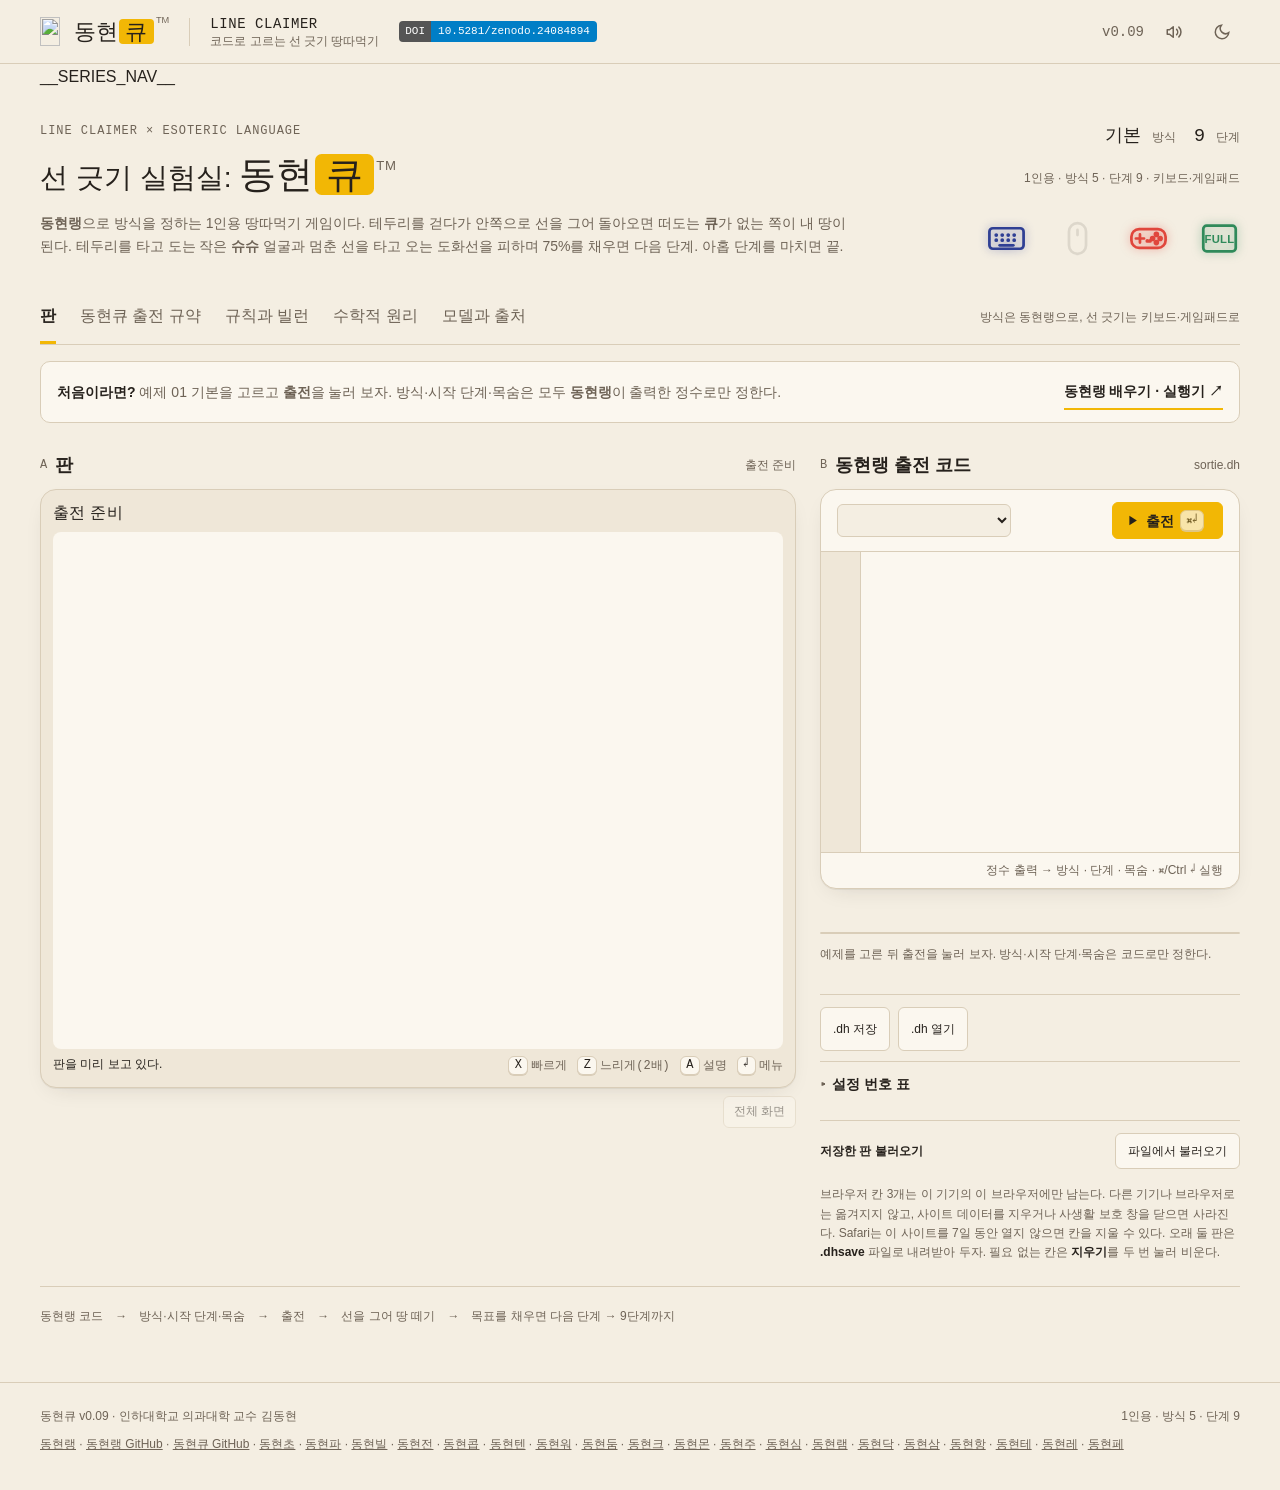
==== commit 8297de3c: "시리즈 띠에 동현레·동현페를 더함(스물한 사이트) 데스크톱은 동현랭 두 줄 높이 + 10열×2줄, 휴대폰은 두 열. 바닥글 링크 끝에 동현레·동현페를 더함. 판 번호·기존 태그·게" ====
--- a/src/index.html
+++ b/src/index.html
@@ -118,7 +118,7 @@
     <aside class="maker-note"><span class="eyebrow">만든 사람</span><a class="sponsor-btn" href="https://github.com/sponsors/Raspberry-Kim" target="_blank" rel="noopener" aria-label="GitHub Sponsors로 동현랭 후원하기" title="GitHub Sponsors로 후원하기"><svg width="13" height="13" viewBox="0 0 16 16" fill="currentColor" aria-hidden="true"><path d="M7.655 14.916v-.001h-.002l-.006-.003-.018-.01a22.066 22.066 0 0 1-3.744-2.584C2.045 10.731 0 8.35 0 5.5 0 2.836 2.086 1 4.25 1 5.797 1 7.153 1.802 8 3.02 8.847 1.802 10.203 1 11.75 1 13.914 1 16 2.836 16 5.5c0 2.85-2.044 5.231-3.886 6.818a22.094 22.094 0 0 1-3.433 2.414 7.152 7.152 0 0 1-.31.17l-.018.01-.008.004a.75.75 0 0 1-.69 0Z"></path></svg>후원</a><p>인하대학교 의과대학 김동현 교수는 백신학·감염학을 연구한다. 명랑하고 따뜻한 개발을 지향한다.</p></aside>
   </section>
 </main>
-<footer><span>동현큐 v0.09 · 인하대학교 의과대학 교수 김동현</span><span>1인용 · 방식 5 · 단계 9</span><span><a href="https://raspberry-kim.github.io/donghyun-lang/" target="_blank" rel="noopener">동현랭</a> · <a href="https://github.com/Raspberry-Kim/donghyun-lang" target="_blank" rel="noopener">동현랭 GitHub</a> · <a href="https://github.com/Raspberry-Kim/donghyun-lab14" target="_blank" rel="noopener">동현큐 GitHub</a> · <a href="https://raspberry-kim.github.io/donghyun-lab1/" target="_blank" rel="noopener">동현초</a> · <a href="https://raspberry-kim.github.io/donghyun-lab2/" target="_blank" rel="noopener">동현파</a> · <a href="https://raspberry-kim.github.io/donghyun-lab3/" target="_blank" rel="noopener">동현빌</a> · <a href="https://raspberry-kim.github.io/donghyun-lab4/" target="_blank" rel="noopener">동현전</a> · <a href="https://raspberry-kim.github.io/donghyun-lab5/" target="_blank" rel="noopener">동현콥</a> · <a href="https://raspberry-kim.github.io/donghyun-lab6/" target="_blank" rel="noopener">동현텐</a> · <a href="https://raspberry-kim.github.io/donghyun-lab7/" target="_blank" rel="noopener">동현워</a> · <a href="https://raspberry-kim.github.io/donghyun-lab8/" target="_blank" rel="noopener">동현둠</a> · <a href="https://raspberry-kim.github.io/donghyun-lab9/" target="_blank" rel="noopener">동현크</a> · <a href="https://raspberry-kim.github.io/donghyun-lab10/" target="_blank" rel="noopener">동현몬</a> · <a href="https://raspberry-kim.github.io/donghyun-lab11/" target="_blank" rel="noopener">동현주</a> · <a href="https://raspberry-kim.github.io/donghyun-lab12/" target="_blank" rel="noopener">동현심</a> · <a href="https://raspberry-kim.github.io/donghyun-lab13/" target="_blank" rel="noopener">동현램</a> · <a href="https://raspberry-kim.github.io/donghyun-lab15/" target="_blank" rel="noopener">동현닥</a> · <a href="https://raspberry-kim.github.io/donghyun-lab16/" target="_blank" rel="noopener">동현삼</a> · <a href="https://raspberry-kim.github.io/donghyun-lab17/" target="_blank" rel="noopener">동현항</a> · <a href="https://raspberry-kim.github.io/donghyun-lab18/" target="_blank" rel="noopener">동현테</a></span></footer>
+<footer><span>동현큐 v0.09 · 인하대학교 의과대학 교수 김동현</span><span>1인용 · 방식 5 · 단계 9</span><span><a href="https://raspberry-kim.github.io/donghyun-lang/" target="_blank" rel="noopener">동현랭</a> · <a href="https://github.com/Raspberry-Kim/donghyun-lang" target="_blank" rel="noopener">동현랭 GitHub</a> · <a href="https://github.com/Raspberry-Kim/donghyun-lab14" target="_blank" rel="noopener">동현큐 GitHub</a> · <a href="https://raspberry-kim.github.io/donghyun-lab1/" target="_blank" rel="noopener">동현초</a> · <a href="https://raspberry-kim.github.io/donghyun-lab2/" target="_blank" rel="noopener">동현파</a> · <a href="https://raspberry-kim.github.io/donghyun-lab3/" target="_blank" rel="noopener">동현빌</a> · <a href="https://raspberry-kim.github.io/donghyun-lab4/" target="_blank" rel="noopener">동현전</a> · <a href="https://raspberry-kim.github.io/donghyun-lab5/" target="_blank" rel="noopener">동현콥</a> · <a href="https://raspberry-kim.github.io/donghyun-lab6/" target="_blank" rel="noopener">동현텐</a> · <a href="https://raspberry-kim.github.io/donghyun-lab7/" target="_blank" rel="noopener">동현워</a> · <a href="https://raspberry-kim.github.io/donghyun-lab8/" target="_blank" rel="noopener">동현둠</a> · <a href="https://raspberry-kim.github.io/donghyun-lab9/" target="_blank" rel="noopener">동현크</a> · <a href="https://raspberry-kim.github.io/donghyun-lab10/" target="_blank" rel="noopener">동현몬</a> · <a href="https://raspberry-kim.github.io/donghyun-lab11/" target="_blank" rel="noopener">동현주</a> · <a href="https://raspberry-kim.github.io/donghyun-lab12/" target="_blank" rel="noopener">동현심</a> · <a href="https://raspberry-kim.github.io/donghyun-lab13/" target="_blank" rel="noopener">동현램</a> · <a href="https://raspberry-kim.github.io/donghyun-lab15/" target="_blank" rel="noopener">동현닥</a> · <a href="https://raspberry-kim.github.io/donghyun-lab16/" target="_blank" rel="noopener">동현삼</a> · <a href="https://raspberry-kim.github.io/donghyun-lab17/" target="_blank" rel="noopener">동현항</a> · <a href="https://raspberry-kim.github.io/donghyun-lab18/" target="_blank" rel="noopener">동현테</a> · <a href="https://raspberry-kim.github.io/donghyun-lab19/" target="_blank" rel="noopener">동현레</a> · <a href="https://raspberry-kim.github.io/donghyun-lab20/" target="_blank" rel="noopener">동현페</a></span></footer>
 <script src="./game.js"></script>
 <script>
 /* 입력 표식 풍선 도움말 */
--- a/src/style.css
+++ b/src/style.css
@@ -391,6 +391,18 @@
  .series-strip .series-links:has(.series-item:nth-child(19):last-child) .series-item[data-series="lang"]{grid-column:span 2;grid-row:auto}
 }
 
+/* SERIES-21: 데스크톱은 동현랭 두 줄 높이 + 20실험실 10열×2줄. 모바일은 기존 홀수 규칙. */
+@media(min-width:781px){
+ .series-strip .series-links:has(.series-item:nth-child(21):last-child){grid-template-columns:repeat(11,minmax(0,1fr));grid-template-rows:repeat(2,1fr);grid-auto-flow:row;min-width:0}
+ .series-strip .series-links:has(.series-item:nth-child(21):last-child) .series-item[data-series="lang"]{grid-column:auto;grid-row:span 2;align-items:center;text-align:center}
+ .series-strip .series-links:has(.series-item:nth-child(21):last-child) .series-item[data-series="lang"] .series-name{font-size:19px}
+ .series-strip .series-links:has(.series-item:nth-child(21):last-child) .series-note{white-space:normal}
+}
+@media(max-width:780px){
+ .series-strip .series-links:has(.series-item:nth-child(21):last-child){grid-template-columns:repeat(2,minmax(0,1fr));grid-template-rows:none}
+ .series-strip .series-links:has(.series-item:nth-child(21):last-child) .series-item[data-series="lang"]{grid-column:span 2;grid-row:auto}
+}
+
 /* 수학적 원리 */
 .math-grid{display:grid;grid-template-columns:repeat(2,minmax(0,1fr));gap:4px 40px;margin-top:8px}
 .math-grid article{min-width:0;border-top:1px solid var(--line);padding:2px 0 14px}
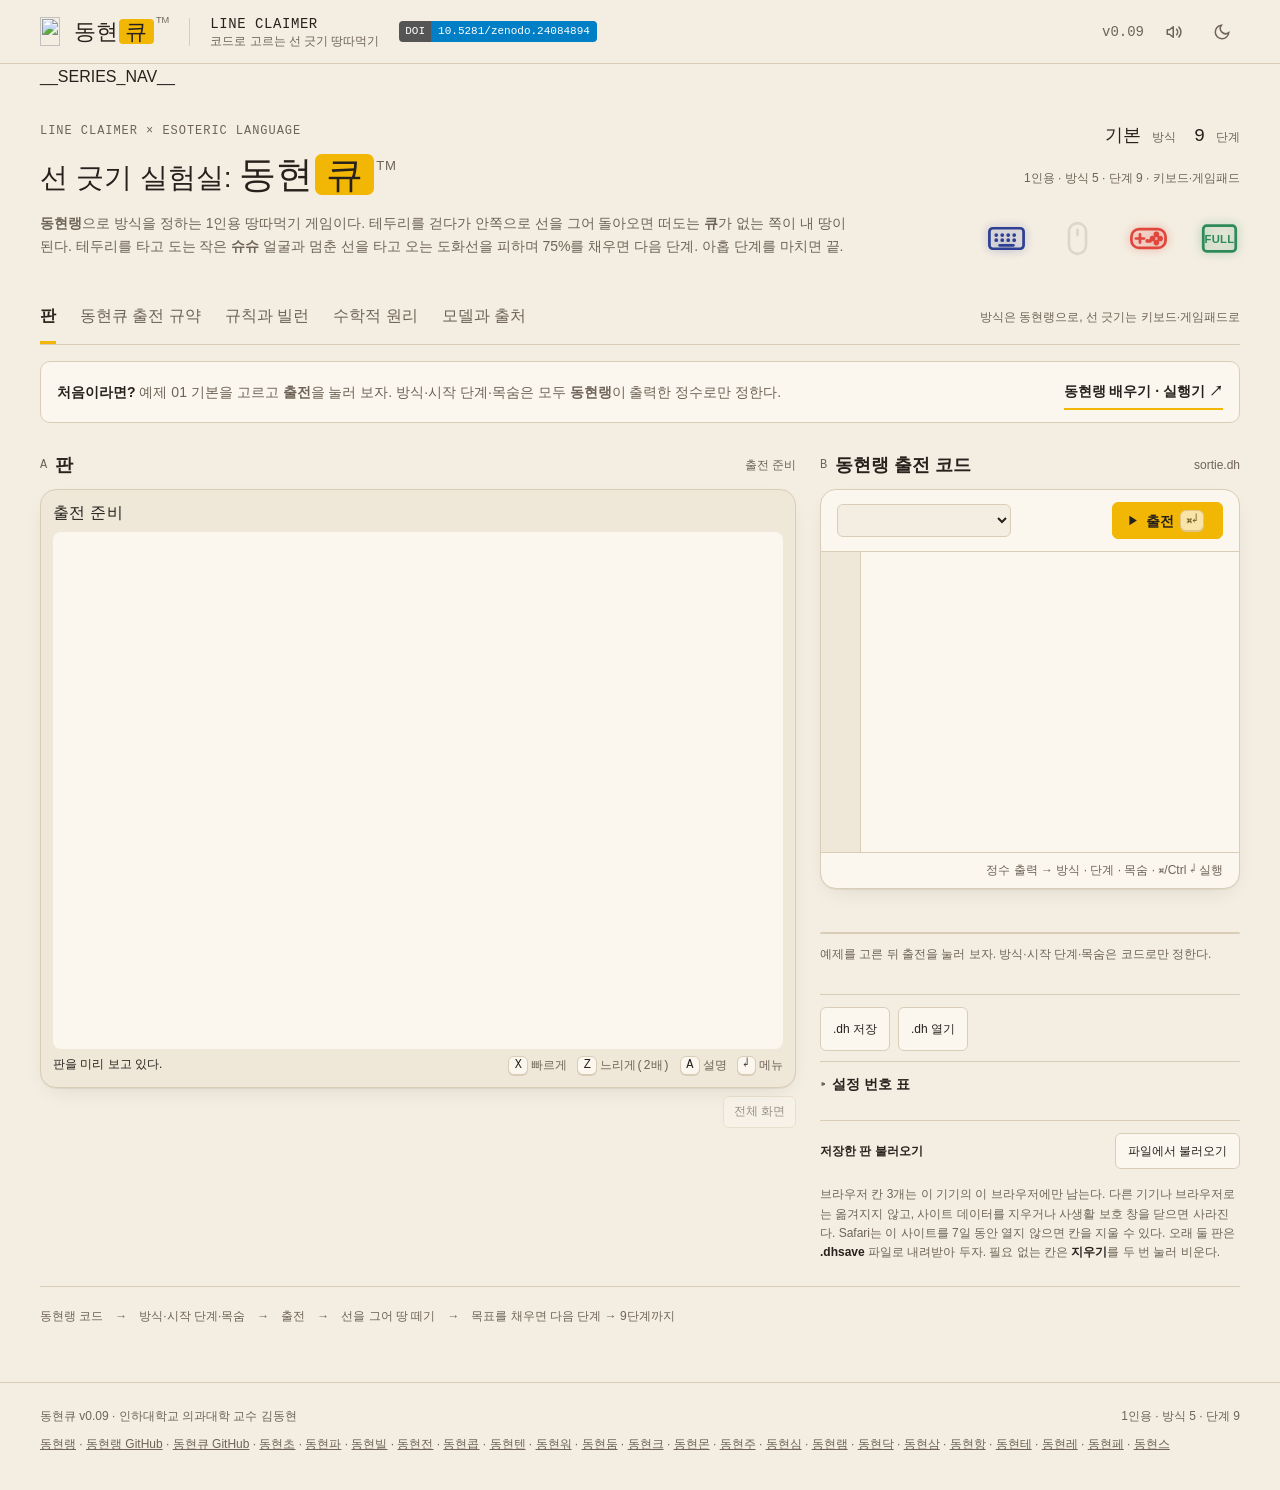
==== commit 6bb81eb3: "시리즈 띠에 동현스를 더함(스물두 사이트) 22칸은 짝수라 모두 같은 크기. 데스크톱 11열×2줄, 휴대폰 두 열. 바닥글 링크 끝에 동현스를 더함. 판 번호·기존 태그·게임 규칙" ====
--- a/src/index.html
+++ b/src/index.html
@@ -118,7 +118,7 @@
     <aside class="maker-note"><span class="eyebrow">만든 사람</span><a class="sponsor-btn" href="https://github.com/sponsors/Raspberry-Kim" target="_blank" rel="noopener" aria-label="GitHub Sponsors로 동현랭 후원하기" title="GitHub Sponsors로 후원하기"><svg width="13" height="13" viewBox="0 0 16 16" fill="currentColor" aria-hidden="true"><path d="M7.655 14.916v-.001h-.002l-.006-.003-.018-.01a22.066 22.066 0 0 1-3.744-2.584C2.045 10.731 0 8.35 0 5.5 0 2.836 2.086 1 4.25 1 5.797 1 7.153 1.802 8 3.02 8.847 1.802 10.203 1 11.75 1 13.914 1 16 2.836 16 5.5c0 2.85-2.044 5.231-3.886 6.818a22.094 22.094 0 0 1-3.433 2.414 7.152 7.152 0 0 1-.31.17l-.018.01-.008.004a.75.75 0 0 1-.69 0Z"></path></svg>후원</a><p>인하대학교 의과대학 김동현 교수는 백신학·감염학을 연구한다. 명랑하고 따뜻한 개발을 지향한다.</p></aside>
   </section>
 </main>
-<footer><span>동현큐 v0.09 · 인하대학교 의과대학 교수 김동현</span><span>1인용 · 방식 5 · 단계 9</span><span><a href="https://raspberry-kim.github.io/donghyun-lang/" target="_blank" rel="noopener">동현랭</a> · <a href="https://github.com/Raspberry-Kim/donghyun-lang" target="_blank" rel="noopener">동현랭 GitHub</a> · <a href="https://github.com/Raspberry-Kim/donghyun-lab14" target="_blank" rel="noopener">동현큐 GitHub</a> · <a href="https://raspberry-kim.github.io/donghyun-lab1/" target="_blank" rel="noopener">동현초</a> · <a href="https://raspberry-kim.github.io/donghyun-lab2/" target="_blank" rel="noopener">동현파</a> · <a href="https://raspberry-kim.github.io/donghyun-lab3/" target="_blank" rel="noopener">동현빌</a> · <a href="https://raspberry-kim.github.io/donghyun-lab4/" target="_blank" rel="noopener">동현전</a> · <a href="https://raspberry-kim.github.io/donghyun-lab5/" target="_blank" rel="noopener">동현콥</a> · <a href="https://raspberry-kim.github.io/donghyun-lab6/" target="_blank" rel="noopener">동현텐</a> · <a href="https://raspberry-kim.github.io/donghyun-lab7/" target="_blank" rel="noopener">동현워</a> · <a href="https://raspberry-kim.github.io/donghyun-lab8/" target="_blank" rel="noopener">동현둠</a> · <a href="https://raspberry-kim.github.io/donghyun-lab9/" target="_blank" rel="noopener">동현크</a> · <a href="https://raspberry-kim.github.io/donghyun-lab10/" target="_blank" rel="noopener">동현몬</a> · <a href="https://raspberry-kim.github.io/donghyun-lab11/" target="_blank" rel="noopener">동현주</a> · <a href="https://raspberry-kim.github.io/donghyun-lab12/" target="_blank" rel="noopener">동현심</a> · <a href="https://raspberry-kim.github.io/donghyun-lab13/" target="_blank" rel="noopener">동현램</a> · <a href="https://raspberry-kim.github.io/donghyun-lab15/" target="_blank" rel="noopener">동현닥</a> · <a href="https://raspberry-kim.github.io/donghyun-lab16/" target="_blank" rel="noopener">동현삼</a> · <a href="https://raspberry-kim.github.io/donghyun-lab17/" target="_blank" rel="noopener">동현항</a> · <a href="https://raspberry-kim.github.io/donghyun-lab18/" target="_blank" rel="noopener">동현테</a> · <a href="https://raspberry-kim.github.io/donghyun-lab19/" target="_blank" rel="noopener">동현레</a> · <a href="https://raspberry-kim.github.io/donghyun-lab20/" target="_blank" rel="noopener">동현페</a></span></footer>
+<footer><span>동현큐 v0.09 · 인하대학교 의과대학 교수 김동현</span><span>1인용 · 방식 5 · 단계 9</span><span><a href="https://raspberry-kim.github.io/donghyun-lang/" target="_blank" rel="noopener">동현랭</a> · <a href="https://github.com/Raspberry-Kim/donghyun-lang" target="_blank" rel="noopener">동현랭 GitHub</a> · <a href="https://github.com/Raspberry-Kim/donghyun-lab14" target="_blank" rel="noopener">동현큐 GitHub</a> · <a href="https://raspberry-kim.github.io/donghyun-lab1/" target="_blank" rel="noopener">동현초</a> · <a href="https://raspberry-kim.github.io/donghyun-lab2/" target="_blank" rel="noopener">동현파</a> · <a href="https://raspberry-kim.github.io/donghyun-lab3/" target="_blank" rel="noopener">동현빌</a> · <a href="https://raspberry-kim.github.io/donghyun-lab4/" target="_blank" rel="noopener">동현전</a> · <a href="https://raspberry-kim.github.io/donghyun-lab5/" target="_blank" rel="noopener">동현콥</a> · <a href="https://raspberry-kim.github.io/donghyun-lab6/" target="_blank" rel="noopener">동현텐</a> · <a href="https://raspberry-kim.github.io/donghyun-lab7/" target="_blank" rel="noopener">동현워</a> · <a href="https://raspberry-kim.github.io/donghyun-lab8/" target="_blank" rel="noopener">동현둠</a> · <a href="https://raspberry-kim.github.io/donghyun-lab9/" target="_blank" rel="noopener">동현크</a> · <a href="https://raspberry-kim.github.io/donghyun-lab10/" target="_blank" rel="noopener">동현몬</a> · <a href="https://raspberry-kim.github.io/donghyun-lab11/" target="_blank" rel="noopener">동현주</a> · <a href="https://raspberry-kim.github.io/donghyun-lab12/" target="_blank" rel="noopener">동현심</a> · <a href="https://raspberry-kim.github.io/donghyun-lab13/" target="_blank" rel="noopener">동현램</a> · <a href="https://raspberry-kim.github.io/donghyun-lab15/" target="_blank" rel="noopener">동현닥</a> · <a href="https://raspberry-kim.github.io/donghyun-lab16/" target="_blank" rel="noopener">동현삼</a> · <a href="https://raspberry-kim.github.io/donghyun-lab17/" target="_blank" rel="noopener">동현항</a> · <a href="https://raspberry-kim.github.io/donghyun-lab18/" target="_blank" rel="noopener">동현테</a> · <a href="https://raspberry-kim.github.io/donghyun-lab19/" target="_blank" rel="noopener">동현레</a> · <a href="https://raspberry-kim.github.io/donghyun-lab20/" target="_blank" rel="noopener">동현페</a> · <a href="https://raspberry-kim.github.io/donghyun-lab21/" target="_blank" rel="noopener">동현스</a></span></footer>
 <script src="./game.js"></script>
 <script>
 /* 입력 표식 풍선 도움말 */
--- a/src/style.css
+++ b/src/style.css
@@ -403,6 +403,15 @@
  .series-strip .series-links:has(.series-item:nth-child(21):last-child) .series-item[data-series="lang"]{grid-column:span 2;grid-row:auto}
 }
 
+/* SERIES-22: 22칸(동현랭 + 21실험실)은 짝수라 모두 같은 크기. 데스크톱 11열×2줄, 휴대폰 두 열. */
+@media(min-width:781px){
+ .series-strip .series-links:has(.series-item:nth-child(22):last-child){grid-template-columns:repeat(11,minmax(0,1fr));grid-template-rows:repeat(2,1fr);grid-auto-flow:row;min-width:0}
+ .series-strip .series-links:has(.series-item:nth-child(22):last-child) .series-note{white-space:normal}
+}
+@media(max-width:780px){
+ .series-strip .series-links:has(.series-item:nth-child(22):last-child){grid-template-columns:repeat(2,minmax(0,1fr));grid-template-rows:none}
+}
+
 /* 수학적 원리 */
 .math-grid{display:grid;grid-template-columns:repeat(2,minmax(0,1fr));gap:4px 40px;margin-top:8px}
 .math-grid article{min-width:0;border-top:1px solid var(--line);padding:2px 0 14px}
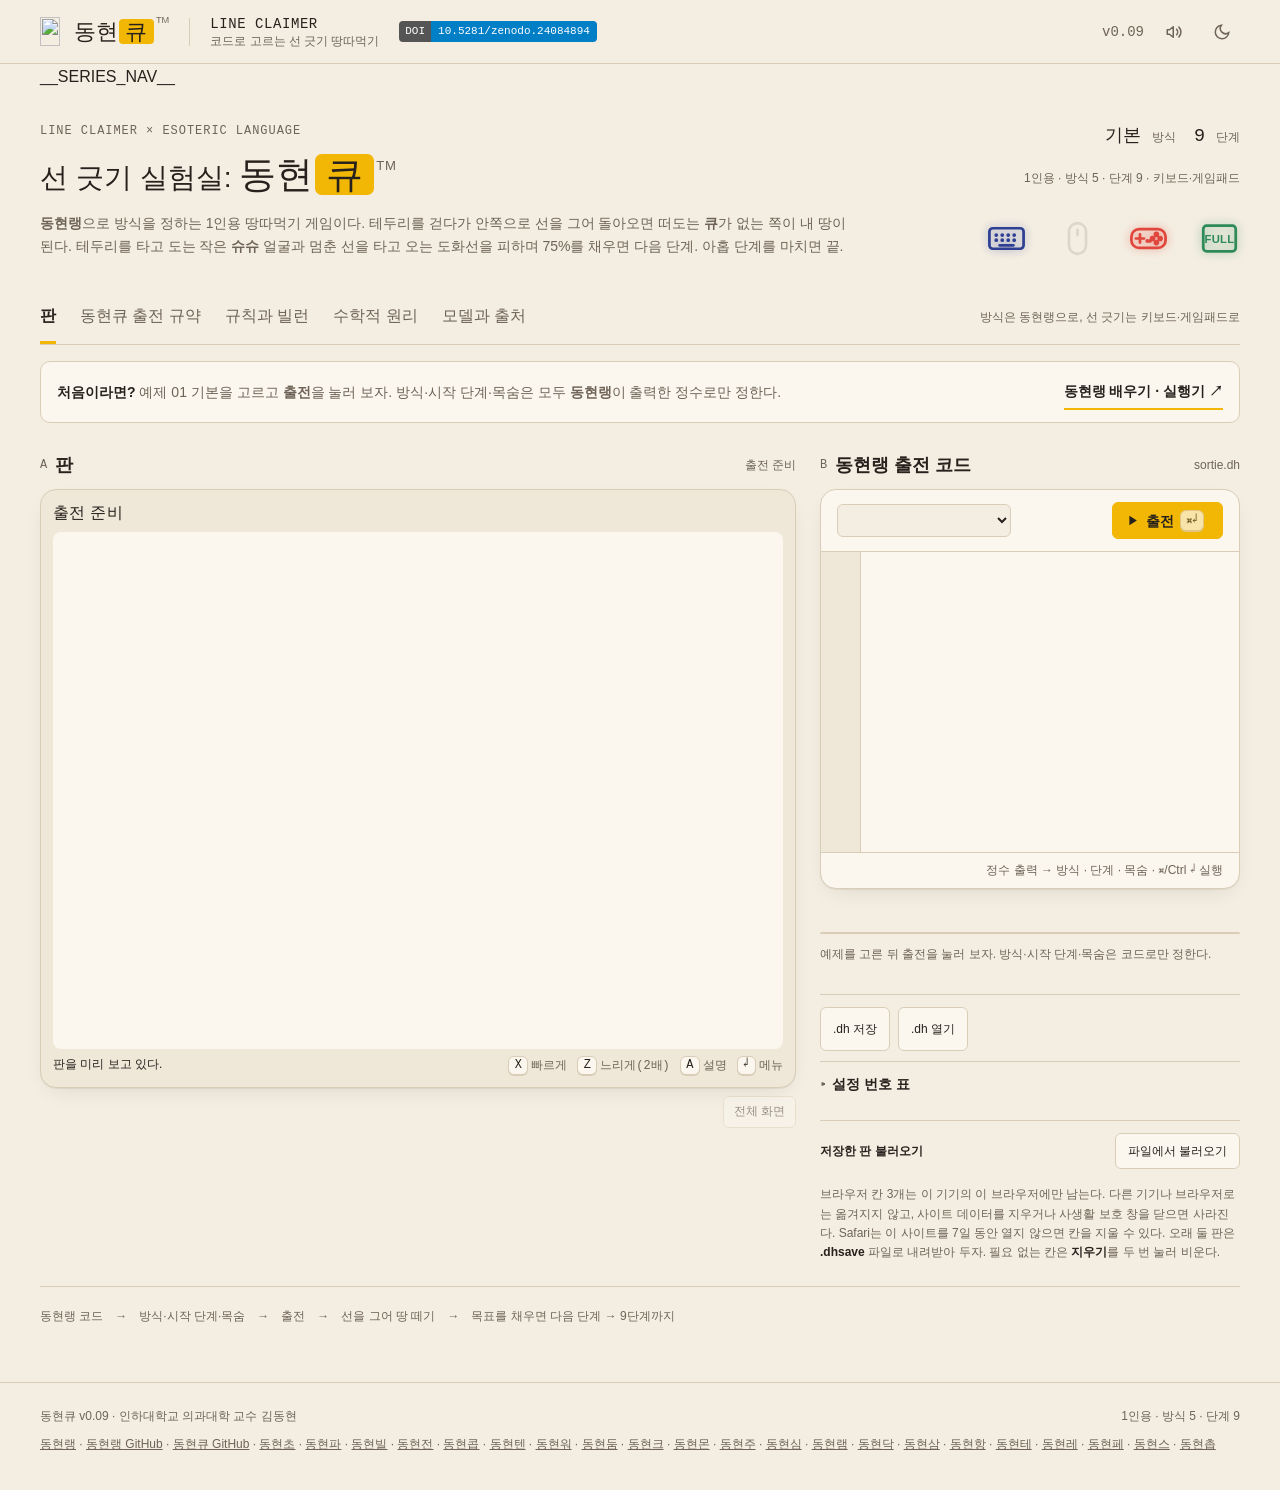
==== commit ea591a50: "시리즈 띠에 동현촙을 더함(스물세 사이트) 23칸은 홀수라 데스크톱은 동현랭이 두 줄 높이, 실험실은 11열×2줄. 휴대폰은 두 열이고 동현랭이 두 칸. 바닥글 링크 끝에 동현촙을" ====
--- a/src/index.html
+++ b/src/index.html
@@ -118,7 +118,7 @@
     <aside class="maker-note"><span class="eyebrow">만든 사람</span><a class="sponsor-btn" href="https://github.com/sponsors/Raspberry-Kim" target="_blank" rel="noopener" aria-label="GitHub Sponsors로 동현랭 후원하기" title="GitHub Sponsors로 후원하기"><svg width="13" height="13" viewBox="0 0 16 16" fill="currentColor" aria-hidden="true"><path d="M7.655 14.916v-.001h-.002l-.006-.003-.018-.01a22.066 22.066 0 0 1-3.744-2.584C2.045 10.731 0 8.35 0 5.5 0 2.836 2.086 1 4.25 1 5.797 1 7.153 1.802 8 3.02 8.847 1.802 10.203 1 11.75 1 13.914 1 16 2.836 16 5.5c0 2.85-2.044 5.231-3.886 6.818a22.094 22.094 0 0 1-3.433 2.414 7.152 7.152 0 0 1-.31.17l-.018.01-.008.004a.75.75 0 0 1-.69 0Z"></path></svg>후원</a><p>인하대학교 의과대학 김동현 교수는 백신학·감염학을 연구한다. 명랑하고 따뜻한 개발을 지향한다.</p></aside>
   </section>
 </main>
-<footer><span>동현큐 v0.09 · 인하대학교 의과대학 교수 김동현</span><span>1인용 · 방식 5 · 단계 9</span><span><a href="https://raspberry-kim.github.io/donghyun-lang/" target="_blank" rel="noopener">동현랭</a> · <a href="https://github.com/Raspberry-Kim/donghyun-lang" target="_blank" rel="noopener">동현랭 GitHub</a> · <a href="https://github.com/Raspberry-Kim/donghyun-lab14" target="_blank" rel="noopener">동현큐 GitHub</a> · <a href="https://raspberry-kim.github.io/donghyun-lab1/" target="_blank" rel="noopener">동현초</a> · <a href="https://raspberry-kim.github.io/donghyun-lab2/" target="_blank" rel="noopener">동현파</a> · <a href="https://raspberry-kim.github.io/donghyun-lab3/" target="_blank" rel="noopener">동현빌</a> · <a href="https://raspberry-kim.github.io/donghyun-lab4/" target="_blank" rel="noopener">동현전</a> · <a href="https://raspberry-kim.github.io/donghyun-lab5/" target="_blank" rel="noopener">동현콥</a> · <a href="https://raspberry-kim.github.io/donghyun-lab6/" target="_blank" rel="noopener">동현텐</a> · <a href="https://raspberry-kim.github.io/donghyun-lab7/" target="_blank" rel="noopener">동현워</a> · <a href="https://raspberry-kim.github.io/donghyun-lab8/" target="_blank" rel="noopener">동현둠</a> · <a href="https://raspberry-kim.github.io/donghyun-lab9/" target="_blank" rel="noopener">동현크</a> · <a href="https://raspberry-kim.github.io/donghyun-lab10/" target="_blank" rel="noopener">동현몬</a> · <a href="https://raspberry-kim.github.io/donghyun-lab11/" target="_blank" rel="noopener">동현주</a> · <a href="https://raspberry-kim.github.io/donghyun-lab12/" target="_blank" rel="noopener">동현심</a> · <a href="https://raspberry-kim.github.io/donghyun-lab13/" target="_blank" rel="noopener">동현램</a> · <a href="https://raspberry-kim.github.io/donghyun-lab15/" target="_blank" rel="noopener">동현닥</a> · <a href="https://raspberry-kim.github.io/donghyun-lab16/" target="_blank" rel="noopener">동현삼</a> · <a href="https://raspberry-kim.github.io/donghyun-lab17/" target="_blank" rel="noopener">동현항</a> · <a href="https://raspberry-kim.github.io/donghyun-lab18/" target="_blank" rel="noopener">동현테</a> · <a href="https://raspberry-kim.github.io/donghyun-lab19/" target="_blank" rel="noopener">동현레</a> · <a href="https://raspberry-kim.github.io/donghyun-lab20/" target="_blank" rel="noopener">동현페</a> · <a href="https://raspberry-kim.github.io/donghyun-lab21/" target="_blank" rel="noopener">동현스</a></span></footer>
+<footer><span>동현큐 v0.09 · 인하대학교 의과대학 교수 김동현</span><span>1인용 · 방식 5 · 단계 9</span><span><a href="https://raspberry-kim.github.io/donghyun-lang/" target="_blank" rel="noopener">동현랭</a> · <a href="https://github.com/Raspberry-Kim/donghyun-lang" target="_blank" rel="noopener">동현랭 GitHub</a> · <a href="https://github.com/Raspberry-Kim/donghyun-lab14" target="_blank" rel="noopener">동현큐 GitHub</a> · <a href="https://raspberry-kim.github.io/donghyun-lab1/" target="_blank" rel="noopener">동현초</a> · <a href="https://raspberry-kim.github.io/donghyun-lab2/" target="_blank" rel="noopener">동현파</a> · <a href="https://raspberry-kim.github.io/donghyun-lab3/" target="_blank" rel="noopener">동현빌</a> · <a href="https://raspberry-kim.github.io/donghyun-lab4/" target="_blank" rel="noopener">동현전</a> · <a href="https://raspberry-kim.github.io/donghyun-lab5/" target="_blank" rel="noopener">동현콥</a> · <a href="https://raspberry-kim.github.io/donghyun-lab6/" target="_blank" rel="noopener">동현텐</a> · <a href="https://raspberry-kim.github.io/donghyun-lab7/" target="_blank" rel="noopener">동현워</a> · <a href="https://raspberry-kim.github.io/donghyun-lab8/" target="_blank" rel="noopener">동현둠</a> · <a href="https://raspberry-kim.github.io/donghyun-lab9/" target="_blank" rel="noopener">동현크</a> · <a href="https://raspberry-kim.github.io/donghyun-lab10/" target="_blank" rel="noopener">동현몬</a> · <a href="https://raspberry-kim.github.io/donghyun-lab11/" target="_blank" rel="noopener">동현주</a> · <a href="https://raspberry-kim.github.io/donghyun-lab12/" target="_blank" rel="noopener">동현심</a> · <a href="https://raspberry-kim.github.io/donghyun-lab13/" target="_blank" rel="noopener">동현램</a> · <a href="https://raspberry-kim.github.io/donghyun-lab15/" target="_blank" rel="noopener">동현닥</a> · <a href="https://raspberry-kim.github.io/donghyun-lab16/" target="_blank" rel="noopener">동현삼</a> · <a href="https://raspberry-kim.github.io/donghyun-lab17/" target="_blank" rel="noopener">동현항</a> · <a href="https://raspberry-kim.github.io/donghyun-lab18/" target="_blank" rel="noopener">동현테</a> · <a href="https://raspberry-kim.github.io/donghyun-lab19/" target="_blank" rel="noopener">동현레</a> · <a href="https://raspberry-kim.github.io/donghyun-lab20/" target="_blank" rel="noopener">동현페</a> · <a href="https://raspberry-kim.github.io/donghyun-lab21/" target="_blank" rel="noopener">동현스</a> · <a href="https://raspberry-kim.github.io/donghyun-lab22/" target="_blank" rel="noopener">동현촙</a></span></footer>
 <script src="./game.js"></script>
 <script>
 /* 입력 표식 풍선 도움말 */
--- a/src/style.css
+++ b/src/style.css
@@ -412,6 +412,21 @@
  .series-strip .series-links:has(.series-item:nth-child(22):last-child){grid-template-columns:repeat(2,minmax(0,1fr));grid-template-rows:none}
 }
 
+/* SERIES-23: 데스크톱은 동현랭 두 줄 높이 + 22실험실 11열×2줄. 모바일은 기존 홀수 규칙. */
+@media(min-width:781px){
+ .series-strip .series-links:has(.series-item:nth-child(23):last-child){grid-template-columns:repeat(12,minmax(0,1fr));grid-template-rows:repeat(2,1fr);grid-auto-flow:row;min-width:0}
+ .series-strip .series-links:has(.series-item:nth-child(23):last-child) .series-item[data-series="lang"]{grid-column:auto;grid-row:span 2;align-items:center;text-align:center}
+ .series-strip .series-links:has(.series-item:nth-child(23):last-child) .series-item[data-series="lang"] .series-name{font-size:19px}
+ .series-strip .series-links:has(.series-item:nth-child(23):last-child) .series-note{white-space:normal}
+}
+@media(min-width:781px) and (max-width:980px){
+ .series-strip .series-links:has(.series-item:nth-child(23):last-child) .series-item[data-series="lang"] .series-name{font-size:16px}
+}
+@media(max-width:780px){
+ .series-strip .series-links:has(.series-item:nth-child(23):last-child){grid-template-columns:repeat(2,minmax(0,1fr));grid-template-rows:none}
+ .series-strip .series-links:has(.series-item:nth-child(23):last-child) .series-item[data-series="lang"]{grid-column:span 2;grid-row:auto}
+}
+
 /* 수학적 원리 */
 .math-grid{display:grid;grid-template-columns:repeat(2,minmax(0,1fr));gap:4px 40px;margin-top:8px}
 .math-grid article{min-width:0;border-top:1px solid var(--line);padding:2px 0 14px}
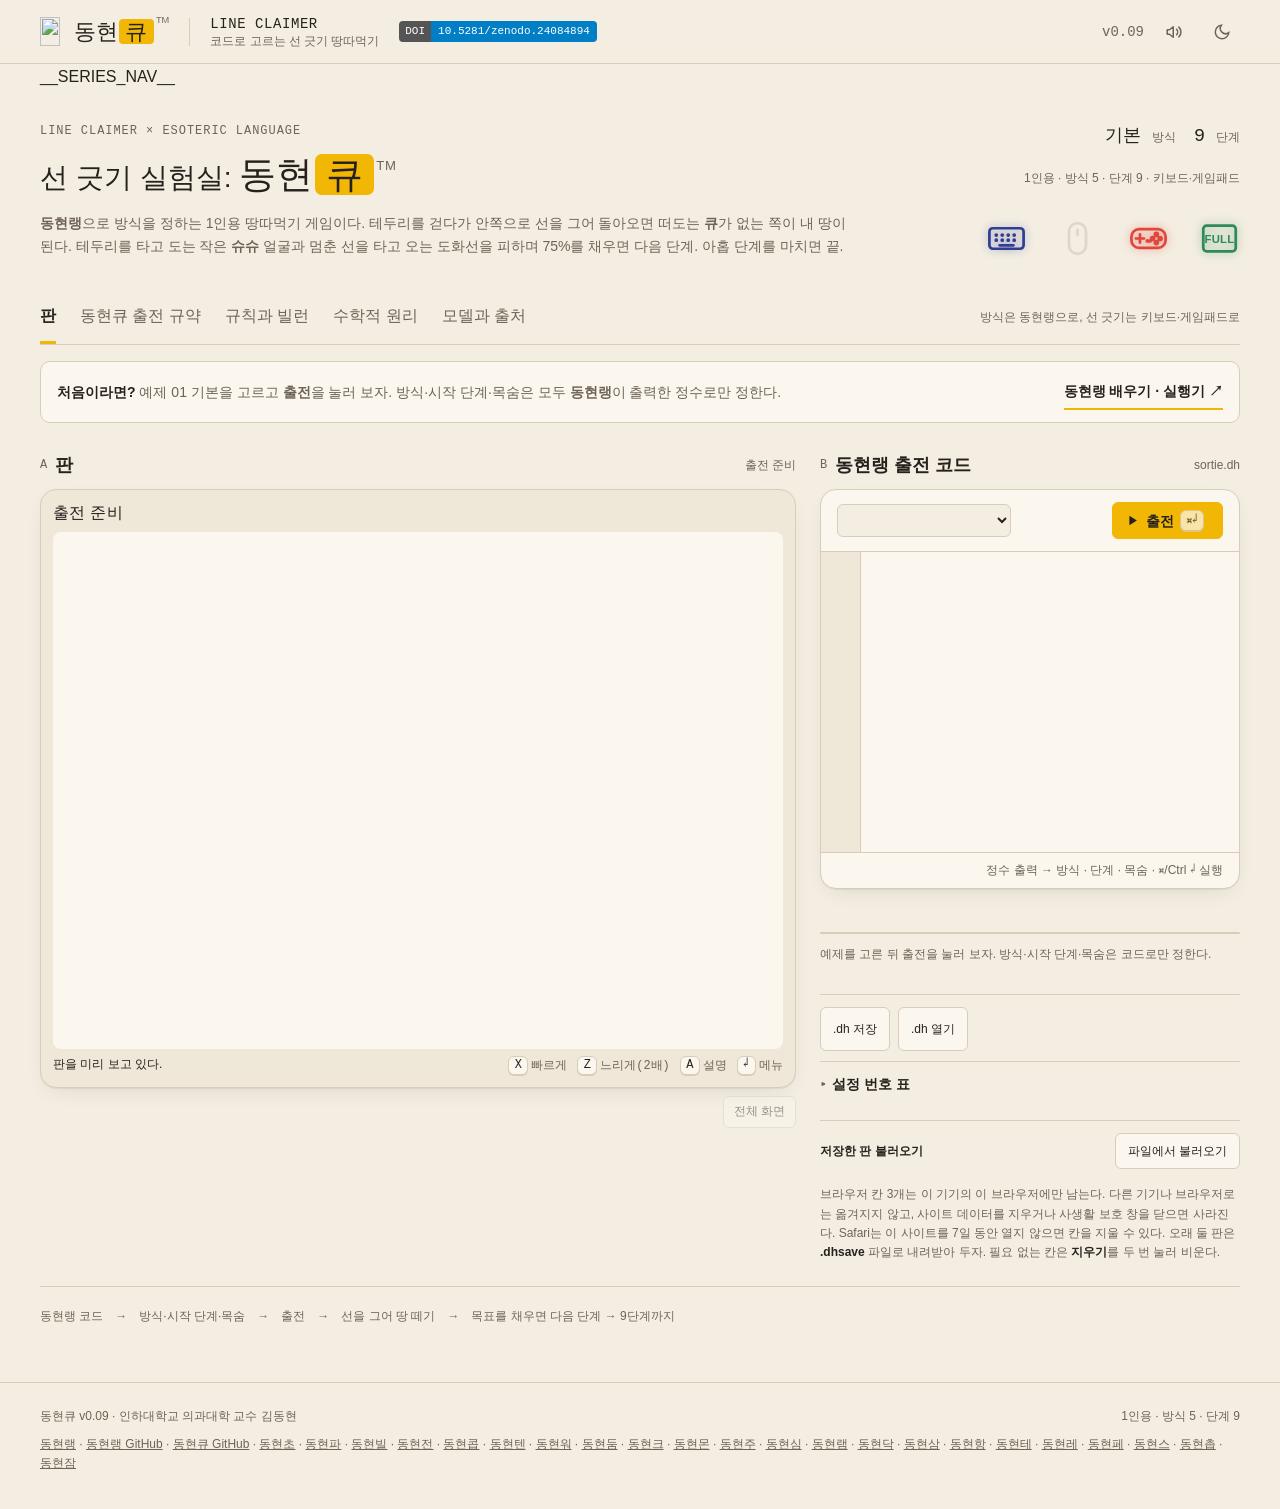
==== commit e60b380d: "시리즈 띠에 동현잠을 더함(스물네 사이트) 24칸은 짝수라 모두 같은 크기. 데스크톱 12열×2줄, 휴대폰 두 열. 바닥글 링크 끝에 동현잠을 더함. 판 번호·기존 태그·게임 규칙" ====
--- a/src/index.html
+++ b/src/index.html
@@ -118,7 +118,7 @@
     <aside class="maker-note"><span class="eyebrow">만든 사람</span><a class="sponsor-btn" href="https://github.com/sponsors/Raspberry-Kim" target="_blank" rel="noopener" aria-label="GitHub Sponsors로 동현랭 후원하기" title="GitHub Sponsors로 후원하기"><svg width="13" height="13" viewBox="0 0 16 16" fill="currentColor" aria-hidden="true"><path d="M7.655 14.916v-.001h-.002l-.006-.003-.018-.01a22.066 22.066 0 0 1-3.744-2.584C2.045 10.731 0 8.35 0 5.5 0 2.836 2.086 1 4.25 1 5.797 1 7.153 1.802 8 3.02 8.847 1.802 10.203 1 11.75 1 13.914 1 16 2.836 16 5.5c0 2.85-2.044 5.231-3.886 6.818a22.094 22.094 0 0 1-3.433 2.414 7.152 7.152 0 0 1-.31.17l-.018.01-.008.004a.75.75 0 0 1-.69 0Z"></path></svg>후원</a><p>인하대학교 의과대학 김동현 교수는 백신학·감염학을 연구한다. 명랑하고 따뜻한 개발을 지향한다.</p></aside>
   </section>
 </main>
-<footer><span>동현큐 v0.09 · 인하대학교 의과대학 교수 김동현</span><span>1인용 · 방식 5 · 단계 9</span><span><a href="https://raspberry-kim.github.io/donghyun-lang/" target="_blank" rel="noopener">동현랭</a> · <a href="https://github.com/Raspberry-Kim/donghyun-lang" target="_blank" rel="noopener">동현랭 GitHub</a> · <a href="https://github.com/Raspberry-Kim/donghyun-lab14" target="_blank" rel="noopener">동현큐 GitHub</a> · <a href="https://raspberry-kim.github.io/donghyun-lab1/" target="_blank" rel="noopener">동현초</a> · <a href="https://raspberry-kim.github.io/donghyun-lab2/" target="_blank" rel="noopener">동현파</a> · <a href="https://raspberry-kim.github.io/donghyun-lab3/" target="_blank" rel="noopener">동현빌</a> · <a href="https://raspberry-kim.github.io/donghyun-lab4/" target="_blank" rel="noopener">동현전</a> · <a href="https://raspberry-kim.github.io/donghyun-lab5/" target="_blank" rel="noopener">동현콥</a> · <a href="https://raspberry-kim.github.io/donghyun-lab6/" target="_blank" rel="noopener">동현텐</a> · <a href="https://raspberry-kim.github.io/donghyun-lab7/" target="_blank" rel="noopener">동현워</a> · <a href="https://raspberry-kim.github.io/donghyun-lab8/" target="_blank" rel="noopener">동현둠</a> · <a href="https://raspberry-kim.github.io/donghyun-lab9/" target="_blank" rel="noopener">동현크</a> · <a href="https://raspberry-kim.github.io/donghyun-lab10/" target="_blank" rel="noopener">동현몬</a> · <a href="https://raspberry-kim.github.io/donghyun-lab11/" target="_blank" rel="noopener">동현주</a> · <a href="https://raspberry-kim.github.io/donghyun-lab12/" target="_blank" rel="noopener">동현심</a> · <a href="https://raspberry-kim.github.io/donghyun-lab13/" target="_blank" rel="noopener">동현램</a> · <a href="https://raspberry-kim.github.io/donghyun-lab15/" target="_blank" rel="noopener">동현닥</a> · <a href="https://raspberry-kim.github.io/donghyun-lab16/" target="_blank" rel="noopener">동현삼</a> · <a href="https://raspberry-kim.github.io/donghyun-lab17/" target="_blank" rel="noopener">동현항</a> · <a href="https://raspberry-kim.github.io/donghyun-lab18/" target="_blank" rel="noopener">동현테</a> · <a href="https://raspberry-kim.github.io/donghyun-lab19/" target="_blank" rel="noopener">동현레</a> · <a href="https://raspberry-kim.github.io/donghyun-lab20/" target="_blank" rel="noopener">동현페</a> · <a href="https://raspberry-kim.github.io/donghyun-lab21/" target="_blank" rel="noopener">동현스</a> · <a href="https://raspberry-kim.github.io/donghyun-lab22/" target="_blank" rel="noopener">동현촙</a></span></footer>
+<footer><span>동현큐 v0.09 · 인하대학교 의과대학 교수 김동현</span><span>1인용 · 방식 5 · 단계 9</span><span><a href="https://raspberry-kim.github.io/donghyun-lang/" target="_blank" rel="noopener">동현랭</a> · <a href="https://github.com/Raspberry-Kim/donghyun-lang" target="_blank" rel="noopener">동현랭 GitHub</a> · <a href="https://github.com/Raspberry-Kim/donghyun-lab14" target="_blank" rel="noopener">동현큐 GitHub</a> · <a href="https://raspberry-kim.github.io/donghyun-lab1/" target="_blank" rel="noopener">동현초</a> · <a href="https://raspberry-kim.github.io/donghyun-lab2/" target="_blank" rel="noopener">동현파</a> · <a href="https://raspberry-kim.github.io/donghyun-lab3/" target="_blank" rel="noopener">동현빌</a> · <a href="https://raspberry-kim.github.io/donghyun-lab4/" target="_blank" rel="noopener">동현전</a> · <a href="https://raspberry-kim.github.io/donghyun-lab5/" target="_blank" rel="noopener">동현콥</a> · <a href="https://raspberry-kim.github.io/donghyun-lab6/" target="_blank" rel="noopener">동현텐</a> · <a href="https://raspberry-kim.github.io/donghyun-lab7/" target="_blank" rel="noopener">동현워</a> · <a href="https://raspberry-kim.github.io/donghyun-lab8/" target="_blank" rel="noopener">동현둠</a> · <a href="https://raspberry-kim.github.io/donghyun-lab9/" target="_blank" rel="noopener">동현크</a> · <a href="https://raspberry-kim.github.io/donghyun-lab10/" target="_blank" rel="noopener">동현몬</a> · <a href="https://raspberry-kim.github.io/donghyun-lab11/" target="_blank" rel="noopener">동현주</a> · <a href="https://raspberry-kim.github.io/donghyun-lab12/" target="_blank" rel="noopener">동현심</a> · <a href="https://raspberry-kim.github.io/donghyun-lab13/" target="_blank" rel="noopener">동현램</a> · <a href="https://raspberry-kim.github.io/donghyun-lab15/" target="_blank" rel="noopener">동현닥</a> · <a href="https://raspberry-kim.github.io/donghyun-lab16/" target="_blank" rel="noopener">동현삼</a> · <a href="https://raspberry-kim.github.io/donghyun-lab17/" target="_blank" rel="noopener">동현항</a> · <a href="https://raspberry-kim.github.io/donghyun-lab18/" target="_blank" rel="noopener">동현테</a> · <a href="https://raspberry-kim.github.io/donghyun-lab19/" target="_blank" rel="noopener">동현레</a> · <a href="https://raspberry-kim.github.io/donghyun-lab20/" target="_blank" rel="noopener">동현페</a> · <a href="https://raspberry-kim.github.io/donghyun-lab21/" target="_blank" rel="noopener">동현스</a> · <a href="https://raspberry-kim.github.io/donghyun-lab22/" target="_blank" rel="noopener">동현촙</a> · <a href="https://raspberry-kim.github.io/donghyun-lab23/" target="_blank" rel="noopener">동현잠</a></span></footer>
 <script src="./game.js"></script>
 <script>
 /* 입력 표식 풍선 도움말 */
--- a/src/style.css
+++ b/src/style.css
@@ -427,6 +427,15 @@
  .series-strip .series-links:has(.series-item:nth-child(23):last-child) .series-item[data-series="lang"]{grid-column:span 2;grid-row:auto}
 }
 
+/* SERIES-24: 24칸(동현랭 + 23실험실)은 짝수라 모두 같은 크기. 데스크톱 12열×2줄, 휴대폰 두 열. */
+@media(min-width:781px){
+ .series-strip .series-links:has(.series-item:nth-child(24):last-child){grid-template-columns:repeat(12,minmax(0,1fr));grid-template-rows:repeat(2,1fr);grid-auto-flow:row;min-width:0}
+ .series-strip .series-links:has(.series-item:nth-child(24):last-child) .series-note{white-space:normal}
+}
+@media(max-width:780px){
+ .series-strip .series-links:has(.series-item:nth-child(24):last-child){grid-template-columns:repeat(2,minmax(0,1fr));grid-template-rows:none}
+}
+
 /* 수학적 원리 */
 .math-grid{display:grid;grid-template-columns:repeat(2,minmax(0,1fr));gap:4px 40px;margin-top:8px}
 .math-grid article{min-width:0;border-top:1px solid var(--line);padding:2px 0 14px}
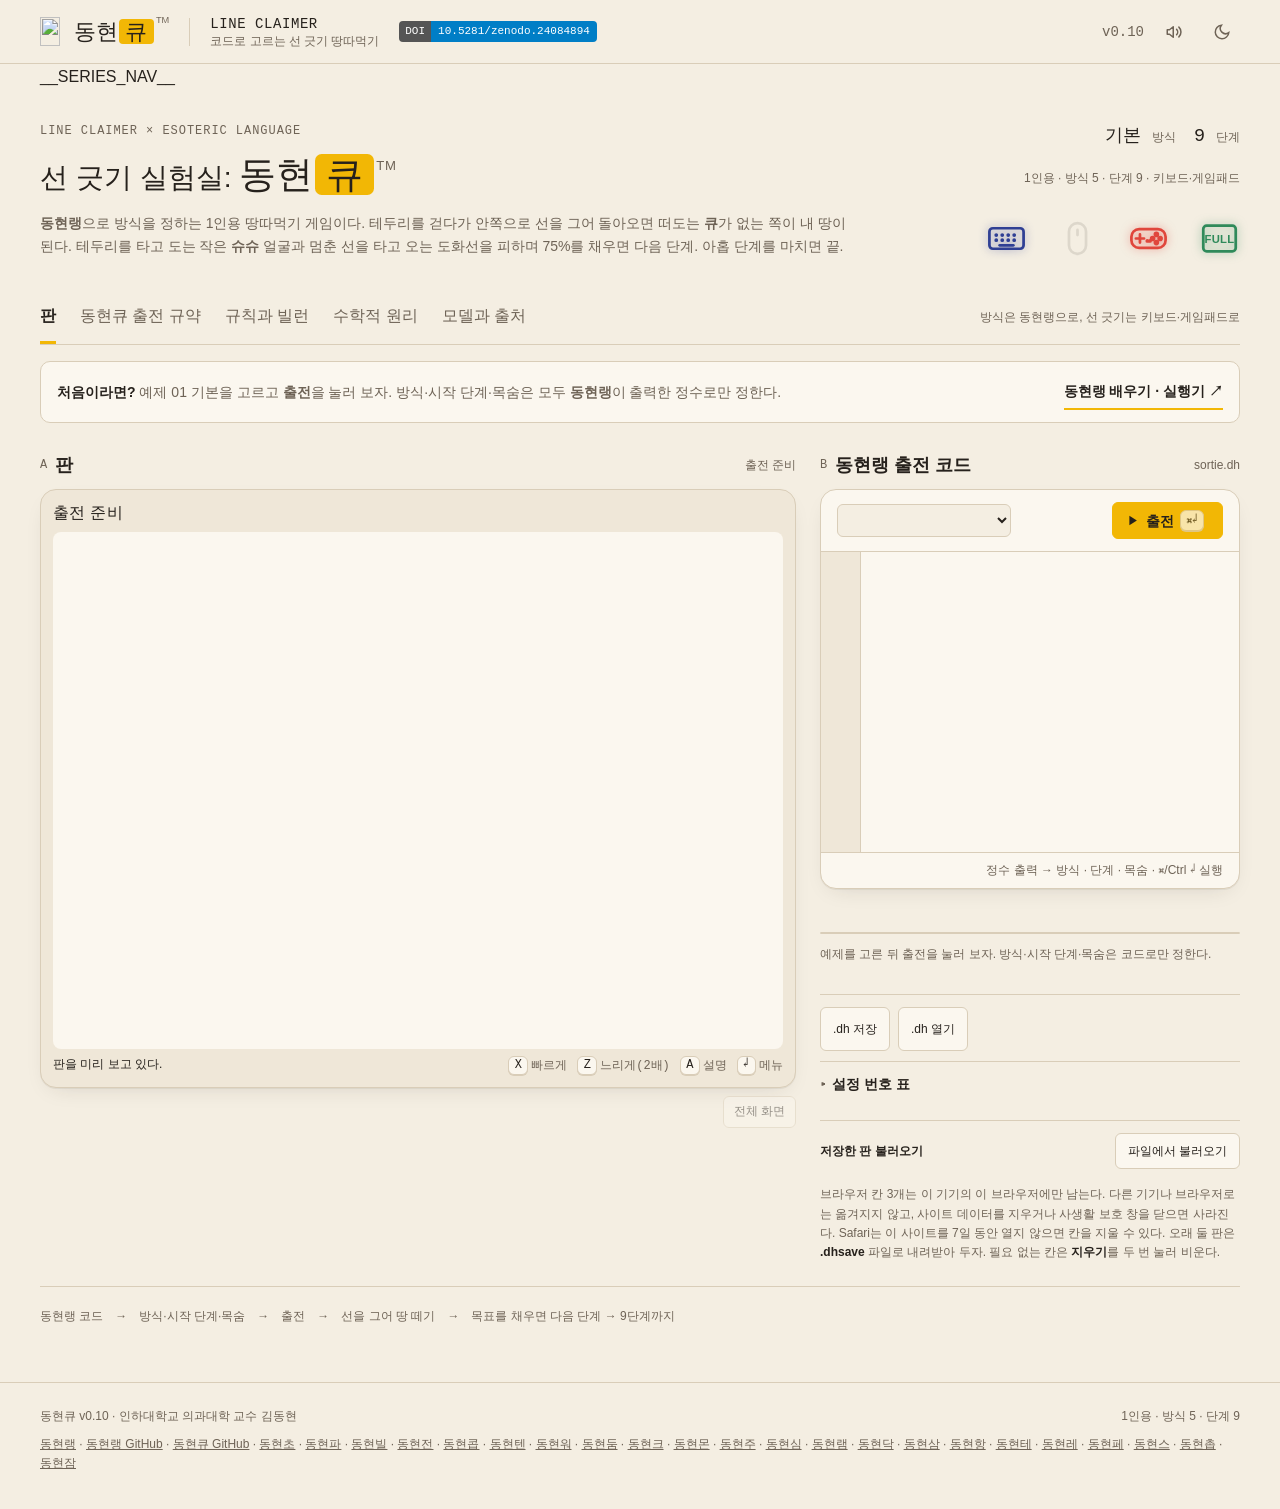
==== commit 7b3c3158: "v0.10: README의 시리즈 순서 표기 고침 Co-authored-by: Perplexity <noreply@perplexity.ai>" ====
--- a/src/index.html
+++ b/src/index.html
@@ -12,7 +12,7 @@
 <body>
 <header class="header">
   <a class="brand" href="#" aria-label="동현큐 첫 화면으로"><span class="brand-main"><img class="brand-icon" src="__BRAND_ICON__" alt="" width="96" height="96">동현<span>큐</span><sup>TM</sup></span><i class="brand-divider"></i><span class="brand-sub">LINE CLAIMER<small>코드로 고르는 선 긋기 땅따먹기</small></span></a><a class="doi-badge" href="https://doi.org/10.5281/zenodo.24084894" target="_blank" rel="noopener" aria-label="동현큐 Zenodo DOI 10.5281/zenodo.24084894" title="Zenodo DOI (모든 버전)"><b>DOI</b><span>10.5281/zenodo.24084894</span></a>
-  <div class="edition">v0.09<button id="sound" class="icon-btn" aria-label="효과음 켜기·끄기" title="효과음 (M)" aria-pressed="true"><svg width="18" height="18" viewBox="0 0 24 24" fill="none" stroke="currentColor" stroke-width="2" stroke-linecap="round" stroke-linejoin="round" aria-hidden="true" focusable="false"><path d="M11 5 6 9H3v6h3l5 4z"/><path class="snd-on" d="M15.5 8.5a5 5 0 0 1 0 7M18.5 5.5a9 9 0 0 1 0 13"/><path class="snd-off" d="m16 9 6 6m0-6-6 6"/></svg></button><button id="theme" class="icon-btn" aria-label="밝은 화면과 어두운 화면 전환" title="화면 전환" aria-pressed="false"><svg width="18" height="18" viewBox="0 0 24 24" fill="none" stroke="currentColor" stroke-width="2" stroke-linecap="round" aria-hidden="true" focusable="false"><path d="M21 12.8A9 9 0 1 1 11.2 3a7 7 0 0 0 9.8 9.8z"/></svg></button></div>
+  <div class="edition">v0.10<button id="sound" class="icon-btn" aria-label="효과음 켜기·끄기" title="효과음 (M)" aria-pressed="true"><svg width="18" height="18" viewBox="0 0 24 24" fill="none" stroke="currentColor" stroke-width="2" stroke-linecap="round" stroke-linejoin="round" aria-hidden="true" focusable="false"><path d="M11 5 6 9H3v6h3l5 4z"/><path class="snd-on" d="M15.5 8.5a5 5 0 0 1 0 7M18.5 5.5a9 9 0 0 1 0 13"/><path class="snd-off" d="m16 9 6 6m0-6-6 6"/></svg></button><button id="theme" class="icon-btn" aria-label="밝은 화면과 어두운 화면 전환" title="화면 전환" aria-pressed="false"><svg width="18" height="18" viewBox="0 0 24 24" fill="none" stroke="currentColor" stroke-width="2" stroke-linecap="round" aria-hidden="true" focusable="false"><path d="M21 12.8A9 9 0 1 1 11.2 3a7 7 0 0 0 9.8 9.8z"/></svg></button></div>
 </header>
 <main>
 __SERIES_NAV__
@@ -66,7 +66,7 @@
   </section>
 
   <section id="tab-protocol" class="tab-panel document" hidden>
-    <div class="doc-heading"><div class="eyebrow">SORTIE I/O · v0.09</div><h2>방식은 동현랭으로, 선 긋기는 키보드·게임패드로.</h2><p>동현랭 프로그램이 출력한 정수를 차례로 읽는다. <b>첫 정수가 방식 번호</b>이고 이것만 있으면 바로 나선다. 둘째 정수는 시작 단계, 셋째 정수는 목숨이며 둘 다 생략할 수 있다. 출전한 뒤에는 동현랭을 쓰지 않는다.</p></div>
+    <div class="doc-heading"><div class="eyebrow">SORTIE I/O · v0.10</div><h2>방식은 동현랭으로, 선 긋기는 키보드·게임패드로.</h2><p>동현랭 프로그램이 출력한 정수를 차례로 읽는다. <b>첫 정수가 방식 번호</b>이고 이것만 있으면 바로 나선다. 둘째 정수는 시작 단계, 셋째 정수는 목숨이며 둘 다 생략할 수 있다. 출전한 뒤에는 동현랭을 쓰지 않는다.</p></div>
     <div class="table-wrap"><table><thead><tr><th>차례</th><th>뜻</th><th>값</th><th>기본값</th></tr></thead><tbody>
       <tr><td>첫째</td><td>방식</td><td>1 기본(큐 1 · 슈슈 2 · 목표 75%) · 2 빌런 떼(슈슈 4에서 시작, 7.5초마다 하나 추가) · 3 쌍둥이 큐(큐 2 · 갈라놓으면 보너스 5,000과 함께 단계 끝) · 4 빠른 큐(큐 속도 160%) · 5 욕심쟁이(목표 90%). <b>반드시 있어야 한다</b></td><td>—</td></tr>
       <tr><td>둘째</td><td>시작 단계</td><td>1~9. 단계가 오를수록 큐가 9%씩 빨라지고, 두 단계마다 슈슈 걸음이 빨라지며, 세 단계마다 슈슈가 하나 늘고, 도화선이 붙기까지의 대기가 짧아진다</td><td>1</td></tr>
@@ -107,7 +107,7 @@
     <div class="table-wrap"><table id="level-table"></table></div>
   </section>
 
-  <!-- 수학적 원리 --><section id="tab-math" class="tab-panel document" hidden><div class="doc-heading"><div class="eyebrow">MATHEMATICAL PRINCIPLES · v0.09</div><h2>수학적 원리.<br>숫자로 읽는 땅 따먹기.</h2><p>동현큐의 판은 80×56칸, 모두 4,480칸이다. 선을 그어 닫으면 판이 두 영역으로 갈리고, 큐가 없는 쪽을 차지한다. 아래 식은 지금 엔진 코드(<code>src/engine.js</code>)에 들어 있는 그대로다.</p></div><div class="math-grid"><article><h3><span class="math-num">1</span>칸과 모서리 점</h3><p>땅은 칸 <math><mrow><mo form="prefix" stretchy="false">(</mo><mi>i</mi><mo separator="true">,</mo><mi>j</mi><mo form="postfix" stretchy="false">)</mo></mrow></math>로, 포동이는 칸의 모서리 점 <math><mrow><mo form="prefix" stretchy="false">(</mo><mi>x</mi><mo separator="true">,</mo><mi>y</mi><mo form="postfix" stretchy="false">)</mo></mrow></math>, <math><mrow><mn>0</mn><mo>≤</mo></mrow><mrow><mi>x</mi><mo>≤</mo></mrow><mrow><mn>80</mn><mo separator="true">,</mo></mrow><mrow><mtext> </mtext><mn>0</mn><mo>≤</mo></mrow><mrow><mi>y</mi><mo>≤</mo></mrow><mrow><mn>56</mn></mrow></math> 위를 다닌다. 한 점을 둘러싼 칸은 넷이다. 그 넷에 찬 칸과 빈 칸이 섞여 있으면 그 점은 테두리다. 판 바깥은 찬 칸으로 친다.</p><div class="eq"><span class="eq-run"><math display="block"><mrow><mtext>테두리</mtext><mo form="prefix" stretchy="false">(</mo><mi>x</mi><mo separator="true">,</mo><mi>y</mi><mo form="postfix" stretchy="false">)</mo></mrow></math><math display="block"><mrow><mspace width="0.2778em"></mspace><mo stretchy="false">⟺</mo><mspace width="0.2778em"></mspace><mn>0</mn></mrow></math><math display="block"><mrow><mo form="infix">&lt;</mo><mi>#</mi><mo form="prefix" stretchy="false">{</mo><mtext>찬 칸</mtext><mo>∈</mo><msub><mi>N</mi><mn>4</mn></msub><mo form="prefix" stretchy="false">(</mo><mi>x</mi><mo separator="true">,</mo><mi>y</mi><mo form="postfix" stretchy="false">)</mo><mo form="postfix" stretchy="false">}</mo></mrow></math><math display="block"><mrow><mo form="infix">&lt;</mo><mn>4</mn></mrow></math></span></div><p>그래서 처음에는 판의 바깥 둘레가 테두리이고, 땅을 차지할수록 테두리가 안쪽으로 옮겨 온다. 칸 하나는 판의 <math><mrow><mn>1</mn><mi>/</mi><mn>4480</mn><mo>≈</mo></mrow><mrow><mn>0.022</mn><mi>%</mi></mrow></math>다.</p></article><article><h3><span class="math-num">2</span>닫힌 선은 판을 둘로 나눈다</h3><p>테두리에서 출발해 다시 테두리에 닿는 선은 빈 영역을 두 쪽으로 가른다. 평면에서 닫힌 곡선이 안과 밖을 나눈다는 조르당 곡선 정리의 격자판이다.</p><p>엔진은 큐가 있는 칸에서 상하좌우로 번지는 flood fill을 한다. 방금 그은 선의 변은 건너지 못한다. 표시가 닿지 않은 빈 칸이 모두 내 땅이 된다.</p><div class="eq"><span class="eq-run"><math display="block"><mtext>점령</mtext></math><math display="block"><mrow><mo form="infix">=</mo><mo form="prefix" stretchy="false">{</mo><mspace width="0.1667em"></mspace><mi>c</mi><mtext> </mtext><mtext>빈 칸</mtext><mtext> </mtext><mo lspace="0.2222em" rspace="0.2222em">:</mo><mtext> </mtext><mi>c</mi><mo>∉</mo><mstyle scriptlevel="0" displaystyle="false"><msub><mo movablelimits="false">⋃</mo><mi>q</mi></msub><mi>Fill</mi><mo>⁡</mo><mo form="prefix" stretchy="false">(</mo><mi>q</mi><mo form="postfix" stretchy="false">)</mo><mspace width="0.1667em"></mspace><mo form="postfix" stretchy="false">}</mo></mstyle></mrow></math></span></div><p>쌍둥이 큐 방식에서 두 큐가 서로 다른 쪽에 남으면 남은 빈 칸을 모두 차지하고 5,000점을 더 받는다. 판도 바로 끝난다.</p></article><article><h3><span class="math-num">3</span>차지한 비율과 점수</h3><p>차지한 칸 수 <math><mi>n</mi></math>으로 비율을 0.1% 단위로 반올림한다. 칸마다 1점이고, 느린 선(Z)으로 그으면 두 배다.</p><div class="eq big"><span class="eq-run"><math display="block"><mi>p</mi></math><math display="block"><mrow><mo form="infix">=</mo><mfrac><mrow><mi>round</mi><mo>⁡</mo><mspace width="0.1667em"></mspace><mrow style="margin-left:-0.1667em;"></mrow><mo fence="false" symmetric="true" minsize="1.2em" maxsize="1.2em">(</mo><mn>1000</mn><mspace width="0.1667em"></mspace><mi>n</mi><mi>/</mi><mn>4480</mn><mo fence="false" symmetric="true" minsize="1.2em" maxsize="1.2em">)</mo></mrow><mn>10</mn></mfrac><mo separator="true">,</mo></mrow></math></span><span class="eq-run"><math display="block"><mtext>점수</mtext></math><math display="block"><mrow><mo form="infix">=</mo><mrow><munder><mo movablelimits="false">∑</mo><mtext>닫기</mtext></munder></mrow><msub><mi>n</mi><mi>k</mi></msub><mspace width="0.1667em"></mspace><msub><mi>m</mi><mi>k</mi></msub><mo separator="true">,</mo><mspace width="1em"></mspace><msub><mi>m</mi><mi>k</mi></msub><mo>∈</mo><mo form="prefix" stretchy="false">{</mo><mn>1,2</mn><mo form="postfix" stretchy="false">}</mo></mrow></math></span></div><p>목표 <math><mi>θ</mi></math>(보통 75%, 욕심쟁이 90%)를 넘으면 판이 끝난다. 넘은 만큼 1%마다 100점을 준다. 82.4%로 끝내면 <math><mrow><mo form="prefix" stretchy="false">⌊</mo><mn>82.4</mn><mo>−</mo><mn>75</mn><mo form="postfix" stretchy="false">⌋</mo><mo>×</mo></mrow><mrow><mn>100</mn></mrow></math><wbr><math><mrow><mo form="infix">=</mo></mrow><mrow><mn>700</mn></mrow></math>점이다.</p><div class="eq"><span class="eq-run"><math display="block"><mtext>판 보너스</mtext></math><math display="block"><mrow><mo form="infix">=</mo><mn>100</mn><mspace width="0.1667em"></mspace><mrow><mspace width="0.1667em"></mspace><mi>max</mi><mo>⁡</mo></mrow><mo fence="false" symmetric="true" minsize="1.2em" maxsize="1.2em">(</mo><mn>0</mn><mo separator="true">,</mo><mtext> </mtext><mo form="prefix" stretchy="false">⌊</mo><mi>p</mi><mo>−</mo><mi>θ</mi><mo form="postfix" stretchy="false">⌋</mo><mo fence="false" symmetric="true" minsize="1.2em" maxsize="1.2em">)</mo></mrow></math></span></div></article><article><h3><span class="math-num">4</span>큐의 움직임</h3><p>큐는 길이 <math><mi>ℓ</mi></math>(최대 11칸)인 선분이다. 중심 <math><mrow><mo form="prefix" stretchy="false">(</mo><mi>x</mi><mo separator="true">,</mo><mi>y</mi><mo form="postfix" stretchy="false">)</mo></mrow></math>와 각도 <math><mi>φ</mi></math>로 다섯 점을 만들어 찬 칸에 닿는지 검사한다.</p><div class="eq"><span class="eq-run"><math display="block"><msub><mi>P</mi><mi>i</mi></msub></math><math display="block"><mrow><mo form="infix">=</mo><mo fence="false" symmetric="true" minsize="1.2em" maxsize="1.2em">(</mo><mi>x</mi><mo>+</mo><mi>ℓ</mi><msub><mi>t</mi><mi>i</mi></msub><mrow><mi>cos</mi><mo>⁡</mo><mspace width="0.1667em"></mspace></mrow><mi>φ</mi><mo separator="true">,</mo><mtext> </mtext><mtext> </mtext><mi>y</mi><mo>+</mo><mi>ℓ</mi><msub><mi>t</mi><mi>i</mi></msub><mrow><mi>sin</mi><mo>⁡</mo><mspace width="0.1667em"></mspace></mrow><mi>φ</mi><mo fence="false" symmetric="true" minsize="1.2em" maxsize="1.2em">)</mo><mo separator="true">,</mo></mrow></math></span><span class="eq-run"><math display="block"><msub><mi>t</mi><mi>i</mi></msub></math><math display="block"><mrow><mo form="infix">=</mo><mo form="prefix" stretchy="false">−</mo><mstyle displaystyle="false" scriptlevel="0"><mfrac><mn>1</mn><mn>2</mn></mfrac></mstyle></mrow></math><math display="block"><mrow><mo form="infix">+</mo><mstyle displaystyle="false" scriptlevel="0"><mfrac><mi>i</mi><mn>4</mn></mfrac></mstyle><mo separator="true">,</mo><mtext> </mtext><mtext> </mtext><mi>i</mi></mrow></math><math display="block"><mrow><mo form="infix">=</mo><mn>0</mn><mo separator="true">,</mo><mo>…</mo><mo separator="true">,</mo><mn>4</mn></mrow></math></span></div><p>30프레임(빠른 큐는 18프레임)마다 방향 <math><mi>a</mi></math>와 빠르기를 새로 뽑는다. <math><mi>u</mi></math>는 [0, 1) 난수다. 벽에 막히면 <math><msub><mi>v</mi><mi>x</mi></msub></math>나 <math><msub><mi>v</mi><mi>y</mi></msub></math>의 부호를 뒤집어 튕긴다. 그리고 있는 선에 닿았는지는 같은 선분 위에 아홉 점(<math><mrow><msub><mi>t</mi><mi>i</mi></msub><mo>=</mo></mrow><mrow><mo form="prefix" stretchy="false">−</mo></mrow><mrow><mstyle displaystyle="false" scriptlevel="0"><mfrac><mn>1</mn><mn>2</mn></mfrac></mstyle><mo>+</mo></mrow><mrow><mstyle displaystyle="false" scriptlevel="0"><mfrac><mi>i</mi><mn>8</mn></mfrac></mstyle></mrow></math>)을 놓아 더 촘촘히 본다.</p><div class="eq"><span class="eq-run"><math display="block"><mrow><mo form="prefix" stretchy="false">(</mo><msub><mi>v</mi><mi>x</mi></msub><mo separator="true">,</mo><msub><mi>v</mi><mi>y</mi></msub><mo form="postfix" stretchy="false">)</mo></mrow></math><math display="block"><mrow><mo form="infix">=</mo><mi>s</mi><mspace width="0.1667em"></mspace><mo form="prefix" stretchy="false">(</mo><mrow><mi>cos</mi><mo>⁡</mo><mspace width="0.1667em"></mspace></mrow><mi>a</mi><mo separator="true">,</mo><mtext> </mtext><mrow><mi>sin</mi><mo>⁡</mo><mspace width="0.1667em"></mspace></mrow><mi>a</mi><mo form="postfix" stretchy="false">)</mo><mo separator="true">,</mo></mrow></math></span><span class="eq-run"><math display="block"><mi>s</mi></math><math display="block"><mrow><mo form="infix">=</mo><mo form="prefix" stretchy="false">(</mo><mn>0.18</mn><mo>+</mo><mn>0.16</mn><mspace width="0.1667em"></mspace><mi>u</mi><mo form="postfix" stretchy="false">)</mo><mspace width="0.1667em"></mspace><mi>σ</mi><mo separator="true">,</mo></mrow></math></span><span class="eq-run"><math display="block"><mi>a</mi></math><math display="block"><mrow><mo form="infix">∼</mo><mi>U</mi><mo form="prefix" stretchy="false">[</mo><mn>0,2</mn><mi>π</mi><mo form="postfix" stretchy="false">)</mo></mrow></math></span></div></article><article><h3><span class="math-num">5</span>판마다 어려워지는 정도</h3><p>판 번호를 <math><mrow><mi>L</mi><mo>=</mo></mrow><mrow><mn>1</mn><mo separator="true">,</mo></mrow><mrow><mo>…</mo></mrow><mrow><mo separator="true">,</mo></mrow><mrow><mn>9</mn></mrow></math>로 두면 큐 빠르기, 슈슈 수, 새 슈슈가 오는 간격, 불씨가 붙기까지의 대기 시간이 모두 <math><mi>L</mi></math>에 따라 바뀐다.</p><div class="math-table-wrap"><table class="math-table"><thead><tr><th>값</th><th>식</th><th>1판</th><th>9판</th></tr></thead><tbody><tr><td>큐 빠르기 배수</td><td><math><mrow><msub><mi>σ</mi><mn>0</mn></msub><mo form="prefix" stretchy="false">(</mo><mn>1</mn><mo>+</mo><mn>0.09</mn><mo form="prefix" stretchy="false">(</mo><mi>L</mi><mo>−</mo><mn>1</mn><mo form="postfix" stretchy="false">)</mo><mo form="postfix" stretchy="false">)</mo></mrow></math></td><td>1.00</td><td>1.72</td></tr><tr><td>처음 슈슈 수</td><td><math><mrow><msub><mi>s</mi><mn>0</mn></msub><mo>+</mo></mrow><mrow><mo form="prefix" stretchy="false">⌊</mo><mo form="prefix" stretchy="false">(</mo><mi>L</mi><mo>−</mo><mn>1</mn><mo form="postfix" stretchy="false">)</mo><mi>/</mi><mn>3</mn><mo form="postfix" stretchy="false">⌋</mo></mrow></math></td><td><math><msub><mi>s</mi><mn>0</mn></msub></math></td><td><math><mrow><msub><mi>s</mi><mn>0</mn></msub><mo>+</mo></mrow><mrow><mn>2</mn></mrow></math></td></tr><tr><td>새 슈슈 간격 (프레임)</td><td><math><mrow><mi>E</mi><mo>−</mo></mrow><mrow><mn>50</mn><mo form="prefix" stretchy="false">(</mo><mi>L</mi><mo>−</mo><mn>1</mn><mo form="postfix" stretchy="false">)</mo></mrow></math>, 최소 240</td><td>900</td><td>500</td></tr><tr><td>불씨 대기 (프레임)</td><td><math><mrow><mn>42</mn><mo>−</mo></mrow><mrow><mn>2</mn><mo form="prefix" stretchy="false">(</mo><mi>L</mi><mo>−</mo><mn>1</mn><mo form="postfix" stretchy="false">)</mo></mrow></math>, 최소 24</td><td>42</td><td>26</td></tr></tbody></table></div><div class="math-table-wrap"><table class="math-table"><thead><tr><th>방식</th><th>큐</th><th>슈슈 <math><msub><mi>s</mi><mn>0</mn></msub></math></th><th>간격 <math><mi>E</mi></math></th><th>빠르기 <math><msub><mi>σ</mi><mn>0</mn></msub></math></th><th>목표</th></tr></thead><tbody><tr><td>기본</td><td>1</td><td>2</td><td>900</td><td>1.0</td><td>75%</td></tr><tr><td>빌런 떼</td><td>1</td><td>4</td><td>450</td><td>1.0</td><td>75%</td></tr><tr><td>쌍둥이 큐</td><td>2</td><td>2</td><td>900</td><td>1.0</td><td>75%</td></tr><tr><td>빠른 큐</td><td>1</td><td>2</td><td>900</td><td>1.6</td><td>75%</td></tr><tr><td>욕심쟁이</td><td>1</td><td>2</td><td>900</td><td>1.0</td><td>90%</td></tr></tbody></table></div><p>빌런 떼의 간격은 1판 450프레임에서 시작해 6판부터 240프레임(4초)에 멈춘다.</p></article></div><p class="math-foot">난수는 선형 합동 생성기 <math><msub><mi>s</mi><mrow><mi>n</mi><mo>+</mo><mn>1</mn></mrow></msub></math><wbr><math><mrow><mo form="infix">=</mo></mrow><mrow><mo form="prefix" stretchy="false">(</mo><mn>1664525</mn><mspace width="0.1667em"></mspace><msub><mi>s</mi><mi>n</mi></msub><mo>+</mo><mn>1013904223</mn><mo form="postfix" stretchy="false">)</mo><mo lspace="0.2222em" rspace="0.2222em">mod</mo></mrow><mrow><msup><mn>2</mn><mn>32</mn></msup></mrow></math>를 쓴다. 같은 시드면 큐가 같은 길로 움직인다.</p></section><!-- /수학적 원리 -->
+  <!-- 수학적 원리 --><section id="tab-math" class="tab-panel document" hidden><div class="doc-heading"><div class="eyebrow">MATHEMATICAL PRINCIPLES · v0.10</div><h2>수학적 원리.<br>숫자로 읽는 땅 따먹기.</h2><p>동현큐의 판은 80×56칸, 모두 4,480칸이다. 선을 그어 닫으면 판이 두 영역으로 갈리고, 큐가 없는 쪽을 차지한다. 아래 식은 지금 엔진 코드(<code>src/engine.js</code>)에 들어 있는 그대로다.</p></div><div class="math-grid"><article><h3><span class="math-num">1</span>칸과 모서리 점</h3><p>땅은 칸 <math><mrow><mo form="prefix" stretchy="false">(</mo><mi>i</mi><mo separator="true">,</mo><mi>j</mi><mo form="postfix" stretchy="false">)</mo></mrow></math>로, 포동이는 칸의 모서리 점 <math><mrow><mo form="prefix" stretchy="false">(</mo><mi>x</mi><mo separator="true">,</mo><mi>y</mi><mo form="postfix" stretchy="false">)</mo></mrow></math>, <math><mrow><mn>0</mn><mo>≤</mo></mrow><mrow><mi>x</mi><mo>≤</mo></mrow><mrow><mn>80</mn><mo separator="true">,</mo></mrow><mrow><mtext> </mtext><mn>0</mn><mo>≤</mo></mrow><mrow><mi>y</mi><mo>≤</mo></mrow><mrow><mn>56</mn></mrow></math> 위를 다닌다. 한 점을 둘러싼 칸은 넷이다. 그 넷에 찬 칸과 빈 칸이 섞여 있으면 그 점은 테두리다. 판 바깥은 찬 칸으로 친다.</p><div class="eq"><span class="eq-run"><math display="block"><mrow><mtext>테두리</mtext><mo form="prefix" stretchy="false">(</mo><mi>x</mi><mo separator="true">,</mo><mi>y</mi><mo form="postfix" stretchy="false">)</mo></mrow></math><math display="block"><mrow><mspace width="0.2778em"></mspace><mo stretchy="false">⟺</mo><mspace width="0.2778em"></mspace><mn>0</mn></mrow></math><math display="block"><mrow><mo form="infix">&lt;</mo><mi>#</mi><mo form="prefix" stretchy="false">{</mo><mtext>찬 칸</mtext><mo>∈</mo><msub><mi>N</mi><mn>4</mn></msub><mo form="prefix" stretchy="false">(</mo><mi>x</mi><mo separator="true">,</mo><mi>y</mi><mo form="postfix" stretchy="false">)</mo><mo form="postfix" stretchy="false">}</mo></mrow></math><math display="block"><mrow><mo form="infix">&lt;</mo><mn>4</mn></mrow></math></span></div><p>그래서 처음에는 판의 바깥 둘레가 테두리이고, 땅을 차지할수록 테두리가 안쪽으로 옮겨 온다. 칸 하나는 판의 <math><mrow><mn>1</mn><mi>/</mi><mn>4480</mn><mo>≈</mo></mrow><mrow><mn>0.022</mn><mi>%</mi></mrow></math>다.</p></article><article><h3><span class="math-num">2</span>닫힌 선은 판을 둘로 나눈다</h3><p>테두리에서 출발해 다시 테두리에 닿는 선은 빈 영역을 두 쪽으로 가른다. 평면에서 닫힌 곡선이 안과 밖을 나눈다는 조르당 곡선 정리의 격자판이다.</p><p>엔진은 큐가 있는 칸에서 상하좌우로 번지는 flood fill을 한다. 방금 그은 선의 변은 건너지 못한다. 표시가 닿지 않은 빈 칸이 모두 내 땅이 된다.</p><div class="eq"><span class="eq-run"><math display="block"><mtext>점령</mtext></math><math display="block"><mrow><mo form="infix">=</mo><mo form="prefix" stretchy="false">{</mo><mspace width="0.1667em"></mspace><mi>c</mi><mtext> </mtext><mtext>빈 칸</mtext><mtext> </mtext><mo lspace="0.2222em" rspace="0.2222em">:</mo><mtext> </mtext><mi>c</mi><mo>∉</mo><mstyle scriptlevel="0" displaystyle="false"><msub><mo movablelimits="false">⋃</mo><mi>q</mi></msub><mi>Fill</mi><mo>⁡</mo><mo form="prefix" stretchy="false">(</mo><mi>q</mi><mo form="postfix" stretchy="false">)</mo><mspace width="0.1667em"></mspace><mo form="postfix" stretchy="false">}</mo></mstyle></mrow></math></span></div><p>쌍둥이 큐 방식에서 두 큐가 서로 다른 쪽에 남으면 남은 빈 칸을 모두 차지하고 5,000점을 더 받는다. 판도 바로 끝난다.</p></article><article><h3><span class="math-num">3</span>차지한 비율과 점수</h3><p>차지한 칸 수 <math><mi>n</mi></math>으로 비율을 0.1% 단위로 반올림한다. 칸마다 1점이고, 느린 선(Z)으로 그으면 두 배다.</p><div class="eq big"><span class="eq-run"><math display="block"><mi>p</mi></math><math display="block"><mrow><mo form="infix">=</mo><mfrac><mrow><mi>round</mi><mo>⁡</mo><mspace width="0.1667em"></mspace><mrow style="margin-left:-0.1667em;"></mrow><mo fence="false" symmetric="true" minsize="1.2em" maxsize="1.2em">(</mo><mn>1000</mn><mspace width="0.1667em"></mspace><mi>n</mi><mi>/</mi><mn>4480</mn><mo fence="false" symmetric="true" minsize="1.2em" maxsize="1.2em">)</mo></mrow><mn>10</mn></mfrac><mo separator="true">,</mo></mrow></math></span><span class="eq-run"><math display="block"><mtext>점수</mtext></math><math display="block"><mrow><mo form="infix">=</mo><mrow><munder><mo movablelimits="false">∑</mo><mtext>닫기</mtext></munder></mrow><msub><mi>n</mi><mi>k</mi></msub><mspace width="0.1667em"></mspace><msub><mi>m</mi><mi>k</mi></msub><mo separator="true">,</mo><mspace width="1em"></mspace><msub><mi>m</mi><mi>k</mi></msub><mo>∈</mo><mo form="prefix" stretchy="false">{</mo><mn>1,2</mn><mo form="postfix" stretchy="false">}</mo></mrow></math></span></div><p>목표 <math><mi>θ</mi></math>(보통 75%, 욕심쟁이 90%)를 넘으면 판이 끝난다. 넘은 만큼 1%마다 100점을 준다. 82.4%로 끝내면 <math><mrow><mo form="prefix" stretchy="false">⌊</mo><mn>82.4</mn><mo>−</mo><mn>75</mn><mo form="postfix" stretchy="false">⌋</mo><mo>×</mo></mrow><mrow><mn>100</mn></mrow></math><wbr><math><mrow><mo form="infix">=</mo></mrow><mrow><mn>700</mn></mrow></math>점이다.</p><div class="eq"><span class="eq-run"><math display="block"><mtext>판 보너스</mtext></math><math display="block"><mrow><mo form="infix">=</mo><mn>100</mn><mspace width="0.1667em"></mspace><mrow><mspace width="0.1667em"></mspace><mi>max</mi><mo>⁡</mo></mrow><mo fence="false" symmetric="true" minsize="1.2em" maxsize="1.2em">(</mo><mn>0</mn><mo separator="true">,</mo><mtext> </mtext><mo form="prefix" stretchy="false">⌊</mo><mi>p</mi><mo>−</mo><mi>θ</mi><mo form="postfix" stretchy="false">⌋</mo><mo fence="false" symmetric="true" minsize="1.2em" maxsize="1.2em">)</mo></mrow></math></span></div></article><article><h3><span class="math-num">4</span>큐의 움직임</h3><p>큐는 길이 <math><mi>ℓ</mi></math>(최대 11칸)인 선분이다. 중심 <math><mrow><mo form="prefix" stretchy="false">(</mo><mi>x</mi><mo separator="true">,</mo><mi>y</mi><mo form="postfix" stretchy="false">)</mo></mrow></math>와 각도 <math><mi>φ</mi></math>로 다섯 점을 만들어 찬 칸에 닿는지 검사한다.</p><div class="eq"><span class="eq-run"><math display="block"><msub><mi>P</mi><mi>i</mi></msub></math><math display="block"><mrow><mo form="infix">=</mo><mo fence="false" symmetric="true" minsize="1.2em" maxsize="1.2em">(</mo><mi>x</mi><mo>+</mo><mi>ℓ</mi><msub><mi>t</mi><mi>i</mi></msub><mrow><mi>cos</mi><mo>⁡</mo><mspace width="0.1667em"></mspace></mrow><mi>φ</mi><mo separator="true">,</mo><mtext> </mtext><mtext> </mtext><mi>y</mi><mo>+</mo><mi>ℓ</mi><msub><mi>t</mi><mi>i</mi></msub><mrow><mi>sin</mi><mo>⁡</mo><mspace width="0.1667em"></mspace></mrow><mi>φ</mi><mo fence="false" symmetric="true" minsize="1.2em" maxsize="1.2em">)</mo><mo separator="true">,</mo></mrow></math></span><span class="eq-run"><math display="block"><msub><mi>t</mi><mi>i</mi></msub></math><math display="block"><mrow><mo form="infix">=</mo><mo form="prefix" stretchy="false">−</mo><mstyle displaystyle="false" scriptlevel="0"><mfrac><mn>1</mn><mn>2</mn></mfrac></mstyle></mrow></math><math display="block"><mrow><mo form="infix">+</mo><mstyle displaystyle="false" scriptlevel="0"><mfrac><mi>i</mi><mn>4</mn></mfrac></mstyle><mo separator="true">,</mo><mtext> </mtext><mtext> </mtext><mi>i</mi></mrow></math><math display="block"><mrow><mo form="infix">=</mo><mn>0</mn><mo separator="true">,</mo><mo>…</mo><mo separator="true">,</mo><mn>4</mn></mrow></math></span></div><p>30프레임(빠른 큐는 18프레임)마다 방향 <math><mi>a</mi></math>와 빠르기를 새로 뽑는다. <math><mi>u</mi></math>는 [0, 1) 난수다. 벽에 막히면 <math><msub><mi>v</mi><mi>x</mi></msub></math>나 <math><msub><mi>v</mi><mi>y</mi></msub></math>의 부호를 뒤집어 튕긴다. 그리고 있는 선에 닿았는지는 같은 선분 위에 아홉 점(<math><mrow><msub><mi>t</mi><mi>i</mi></msub><mo>=</mo></mrow><mrow><mo form="prefix" stretchy="false">−</mo></mrow><mrow><mstyle displaystyle="false" scriptlevel="0"><mfrac><mn>1</mn><mn>2</mn></mfrac></mstyle><mo>+</mo></mrow><mrow><mstyle displaystyle="false" scriptlevel="0"><mfrac><mi>i</mi><mn>8</mn></mfrac></mstyle></mrow></math>)을 놓아 더 촘촘히 본다.</p><div class="eq"><span class="eq-run"><math display="block"><mrow><mo form="prefix" stretchy="false">(</mo><msub><mi>v</mi><mi>x</mi></msub><mo separator="true">,</mo><msub><mi>v</mi><mi>y</mi></msub><mo form="postfix" stretchy="false">)</mo></mrow></math><math display="block"><mrow><mo form="infix">=</mo><mi>s</mi><mspace width="0.1667em"></mspace><mo form="prefix" stretchy="false">(</mo><mrow><mi>cos</mi><mo>⁡</mo><mspace width="0.1667em"></mspace></mrow><mi>a</mi><mo separator="true">,</mo><mtext> </mtext><mrow><mi>sin</mi><mo>⁡</mo><mspace width="0.1667em"></mspace></mrow><mi>a</mi><mo form="postfix" stretchy="false">)</mo><mo separator="true">,</mo></mrow></math></span><span class="eq-run"><math display="block"><mi>s</mi></math><math display="block"><mrow><mo form="infix">=</mo><mo form="prefix" stretchy="false">(</mo><mn>0.18</mn><mo>+</mo><mn>0.16</mn><mspace width="0.1667em"></mspace><mi>u</mi><mo form="postfix" stretchy="false">)</mo><mspace width="0.1667em"></mspace><mi>σ</mi><mo separator="true">,</mo></mrow></math></span><span class="eq-run"><math display="block"><mi>a</mi></math><math display="block"><mrow><mo form="infix">∼</mo><mi>U</mi><mo form="prefix" stretchy="false">[</mo><mn>0,2</mn><mi>π</mi><mo form="postfix" stretchy="false">)</mo></mrow></math></span></div></article><article><h3><span class="math-num">5</span>판마다 어려워지는 정도</h3><p>판 번호를 <math><mrow><mi>L</mi><mo>=</mo></mrow><mrow><mn>1</mn><mo separator="true">,</mo></mrow><mrow><mo>…</mo></mrow><mrow><mo separator="true">,</mo></mrow><mrow><mn>9</mn></mrow></math>로 두면 큐 빠르기, 슈슈 수, 새 슈슈가 오는 간격, 불씨가 붙기까지의 대기 시간이 모두 <math><mi>L</mi></math>에 따라 바뀐다.</p><div class="math-table-wrap"><table class="math-table"><thead><tr><th>값</th><th>식</th><th>1판</th><th>9판</th></tr></thead><tbody><tr><td>큐 빠르기 배수</td><td><math><mrow><msub><mi>σ</mi><mn>0</mn></msub><mo form="prefix" stretchy="false">(</mo><mn>1</mn><mo>+</mo><mn>0.09</mn><mo form="prefix" stretchy="false">(</mo><mi>L</mi><mo>−</mo><mn>1</mn><mo form="postfix" stretchy="false">)</mo><mo form="postfix" stretchy="false">)</mo></mrow></math></td><td>1.00</td><td>1.72</td></tr><tr><td>처음 슈슈 수</td><td><math><mrow><msub><mi>s</mi><mn>0</mn></msub><mo>+</mo></mrow><mrow><mo form="prefix" stretchy="false">⌊</mo><mo form="prefix" stretchy="false">(</mo><mi>L</mi><mo>−</mo><mn>1</mn><mo form="postfix" stretchy="false">)</mo><mi>/</mi><mn>3</mn><mo form="postfix" stretchy="false">⌋</mo></mrow></math></td><td><math><msub><mi>s</mi><mn>0</mn></msub></math></td><td><math><mrow><msub><mi>s</mi><mn>0</mn></msub><mo>+</mo></mrow><mrow><mn>2</mn></mrow></math></td></tr><tr><td>새 슈슈 간격 (프레임)</td><td><math><mrow><mi>E</mi><mo>−</mo></mrow><mrow><mn>50</mn><mo form="prefix" stretchy="false">(</mo><mi>L</mi><mo>−</mo><mn>1</mn><mo form="postfix" stretchy="false">)</mo></mrow></math>, 최소 240</td><td>900</td><td>500</td></tr><tr><td>불씨 대기 (프레임)</td><td><math><mrow><mn>42</mn><mo>−</mo></mrow><mrow><mn>2</mn><mo form="prefix" stretchy="false">(</mo><mi>L</mi><mo>−</mo><mn>1</mn><mo form="postfix" stretchy="false">)</mo></mrow></math>, 최소 24</td><td>42</td><td>26</td></tr></tbody></table></div><div class="math-table-wrap"><table class="math-table"><thead><tr><th>방식</th><th>큐</th><th>슈슈 <math><msub><mi>s</mi><mn>0</mn></msub></math></th><th>간격 <math><mi>E</mi></math></th><th>빠르기 <math><msub><mi>σ</mi><mn>0</mn></msub></math></th><th>목표</th></tr></thead><tbody><tr><td>기본</td><td>1</td><td>2</td><td>900</td><td>1.0</td><td>75%</td></tr><tr><td>빌런 떼</td><td>1</td><td>4</td><td>450</td><td>1.0</td><td>75%</td></tr><tr><td>쌍둥이 큐</td><td>2</td><td>2</td><td>900</td><td>1.0</td><td>75%</td></tr><tr><td>빠른 큐</td><td>1</td><td>2</td><td>900</td><td>1.6</td><td>75%</td></tr><tr><td>욕심쟁이</td><td>1</td><td>2</td><td>900</td><td>1.0</td><td>90%</td></tr></tbody></table></div><p>빌런 떼의 간격은 1판 450프레임에서 시작해 6판부터 240프레임(4초)에 멈춘다.</p></article></div><p class="math-foot">난수는 선형 합동 생성기 <math><msub><mi>s</mi><mrow><mi>n</mi><mo>+</mo><mn>1</mn></mrow></msub></math><wbr><math><mrow><mo form="infix">=</mo></mrow><mrow><mo form="prefix" stretchy="false">(</mo><mn>1664525</mn><mspace width="0.1667em"></mspace><msub><mi>s</mi><mi>n</mi></msub><mo>+</mo><mn>1013904223</mn><mo form="postfix" stretchy="false">)</mo><mo lspace="0.2222em" rspace="0.2222em">mod</mo></mrow><mrow><msup><mn>2</mn><mn>32</mn></msup></mrow></math>를 쓴다. 같은 시드면 큐가 같은 길로 움직인다.</p></section><!-- /수학적 원리 -->
   <section id="tab-about" class="tab-panel document" hidden>
     <div class="doc-heading"><div class="eyebrow">WHAT IS NEW, WHAT IS BORROWED</div><h2>구조만 참고하고, 그림·소리·색·글·코드는 새로 만들었다.</h2><p>동현큐는 1981년 오락실 게임 「큐(Qix)」(Taito America)와 그 게임보이 이식판(1990 · Nintendo 발매)의 큰 틀(테두리에서 선을 그어 돌아오면 떠도는 큐가 없는 쪽이 점령되고, 테두리를 도는 스파크와 멈춘 선을 타고 오는 도화선을 피하는 구성)을 참고한 팬 실험이다.</p></div>
     <div class="science-block"><span class="index">01</span><div><h3>원작의 그림·소리·글은 담지 않았다.</h3><p>원작의 그래픽, 음악·효과음, 글은 하나도 쓰지 않는다. 화면의 큐·선·판 색과 효과음은 동현큐 코드로 새로 만들었고, 슈슈 얼굴은 동현주의 16×16 도트 그림을 그대로 가져왔다. 원작 파일에서 그림이나 자료를 꺼내 쓰지도 않았다.</p></div></div>
@@ -118,7 +118,7 @@
     <aside class="maker-note"><span class="eyebrow">만든 사람</span><a class="sponsor-btn" href="https://github.com/sponsors/Raspberry-Kim" target="_blank" rel="noopener" aria-label="GitHub Sponsors로 동현랭 후원하기" title="GitHub Sponsors로 후원하기"><svg width="13" height="13" viewBox="0 0 16 16" fill="currentColor" aria-hidden="true"><path d="M7.655 14.916v-.001h-.002l-.006-.003-.018-.01a22.066 22.066 0 0 1-3.744-2.584C2.045 10.731 0 8.35 0 5.5 0 2.836 2.086 1 4.25 1 5.797 1 7.153 1.802 8 3.02 8.847 1.802 10.203 1 11.75 1 13.914 1 16 2.836 16 5.5c0 2.85-2.044 5.231-3.886 6.818a22.094 22.094 0 0 1-3.433 2.414 7.152 7.152 0 0 1-.31.17l-.018.01-.008.004a.75.75 0 0 1-.69 0Z"></path></svg>후원</a><p>인하대학교 의과대학 김동현 교수는 백신학·감염학을 연구한다. 명랑하고 따뜻한 개발을 지향한다.</p></aside>
   </section>
 </main>
-<footer><span>동현큐 v0.09 · 인하대학교 의과대학 교수 김동현</span><span>1인용 · 방식 5 · 단계 9</span><span><a href="https://raspberry-kim.github.io/donghyun-lang/" target="_blank" rel="noopener">동현랭</a> · <a href="https://github.com/Raspberry-Kim/donghyun-lang" target="_blank" rel="noopener">동현랭 GitHub</a> · <a href="https://github.com/Raspberry-Kim/donghyun-lab14" target="_blank" rel="noopener">동현큐 GitHub</a> · <a href="https://raspberry-kim.github.io/donghyun-lab1/" target="_blank" rel="noopener">동현초</a> · <a href="https://raspberry-kim.github.io/donghyun-lab2/" target="_blank" rel="noopener">동현파</a> · <a href="https://raspberry-kim.github.io/donghyun-lab3/" target="_blank" rel="noopener">동현빌</a> · <a href="https://raspberry-kim.github.io/donghyun-lab4/" target="_blank" rel="noopener">동현전</a> · <a href="https://raspberry-kim.github.io/donghyun-lab5/" target="_blank" rel="noopener">동현콥</a> · <a href="https://raspberry-kim.github.io/donghyun-lab6/" target="_blank" rel="noopener">동현텐</a> · <a href="https://raspberry-kim.github.io/donghyun-lab7/" target="_blank" rel="noopener">동현워</a> · <a href="https://raspberry-kim.github.io/donghyun-lab8/" target="_blank" rel="noopener">동현둠</a> · <a href="https://raspberry-kim.github.io/donghyun-lab9/" target="_blank" rel="noopener">동현크</a> · <a href="https://raspberry-kim.github.io/donghyun-lab10/" target="_blank" rel="noopener">동현몬</a> · <a href="https://raspberry-kim.github.io/donghyun-lab11/" target="_blank" rel="noopener">동현주</a> · <a href="https://raspberry-kim.github.io/donghyun-lab12/" target="_blank" rel="noopener">동현심</a> · <a href="https://raspberry-kim.github.io/donghyun-lab13/" target="_blank" rel="noopener">동현램</a> · <a href="https://raspberry-kim.github.io/donghyun-lab15/" target="_blank" rel="noopener">동현닥</a> · <a href="https://raspberry-kim.github.io/donghyun-lab16/" target="_blank" rel="noopener">동현삼</a> · <a href="https://raspberry-kim.github.io/donghyun-lab17/" target="_blank" rel="noopener">동현항</a> · <a href="https://raspberry-kim.github.io/donghyun-lab18/" target="_blank" rel="noopener">동현테</a> · <a href="https://raspberry-kim.github.io/donghyun-lab19/" target="_blank" rel="noopener">동현레</a> · <a href="https://raspberry-kim.github.io/donghyun-lab20/" target="_blank" rel="noopener">동현페</a> · <a href="https://raspberry-kim.github.io/donghyun-lab21/" target="_blank" rel="noopener">동현스</a> · <a href="https://raspberry-kim.github.io/donghyun-lab22/" target="_blank" rel="noopener">동현촙</a> · <a href="https://raspberry-kim.github.io/donghyun-lab23/" target="_blank" rel="noopener">동현잠</a></span></footer>
+<footer><span>동현큐 v0.10 · 인하대학교 의과대학 교수 김동현</span><span>1인용 · 방식 5 · 단계 9</span><span><a href="https://raspberry-kim.github.io/donghyun-lang/" target="_blank" rel="noopener">동현랭</a> · <a href="https://github.com/Raspberry-Kim/donghyun-lang" target="_blank" rel="noopener">동현랭 GitHub</a> · <a href="https://github.com/Raspberry-Kim/donghyun-lab14" target="_blank" rel="noopener">동현큐 GitHub</a> · <a href="https://raspberry-kim.github.io/donghyun-lab1/" target="_blank" rel="noopener">동현초</a> · <a href="https://raspberry-kim.github.io/donghyun-lab2/" target="_blank" rel="noopener">동현파</a> · <a href="https://raspberry-kim.github.io/donghyun-lab3/" target="_blank" rel="noopener">동현빌</a> · <a href="https://raspberry-kim.github.io/donghyun-lab4/" target="_blank" rel="noopener">동현전</a> · <a href="https://raspberry-kim.github.io/donghyun-lab5/" target="_blank" rel="noopener">동현콥</a> · <a href="https://raspberry-kim.github.io/donghyun-lab6/" target="_blank" rel="noopener">동현텐</a> · <a href="https://raspberry-kim.github.io/donghyun-lab7/" target="_blank" rel="noopener">동현워</a> · <a href="https://raspberry-kim.github.io/donghyun-lab8/" target="_blank" rel="noopener">동현둠</a> · <a href="https://raspberry-kim.github.io/donghyun-lab9/" target="_blank" rel="noopener">동현크</a> · <a href="https://raspberry-kim.github.io/donghyun-lab10/" target="_blank" rel="noopener">동현몬</a> · <a href="https://raspberry-kim.github.io/donghyun-lab11/" target="_blank" rel="noopener">동현주</a> · <a href="https://raspberry-kim.github.io/donghyun-lab12/" target="_blank" rel="noopener">동현심</a> · <a href="https://raspberry-kim.github.io/donghyun-lab13/" target="_blank" rel="noopener">동현램</a> · <a href="https://raspberry-kim.github.io/donghyun-lab15/" target="_blank" rel="noopener">동현닥</a> · <a href="https://raspberry-kim.github.io/donghyun-lab16/" target="_blank" rel="noopener">동현삼</a> · <a href="https://raspberry-kim.github.io/donghyun-lab17/" target="_blank" rel="noopener">동현항</a> · <a href="https://raspberry-kim.github.io/donghyun-lab18/" target="_blank" rel="noopener">동현테</a> · <a href="https://raspberry-kim.github.io/donghyun-lab19/" target="_blank" rel="noopener">동현레</a> · <a href="https://raspberry-kim.github.io/donghyun-lab20/" target="_blank" rel="noopener">동현페</a> · <a href="https://raspberry-kim.github.io/donghyun-lab21/" target="_blank" rel="noopener">동현스</a> · <a href="https://raspberry-kim.github.io/donghyun-lab22/" target="_blank" rel="noopener">동현촙</a> · <a href="https://raspberry-kim.github.io/donghyun-lab23/" target="_blank" rel="noopener">동현잠</a></span></footer>
 <script src="./game.js"></script>
 <script>
 /* 입력 표식 풍선 도움말 */
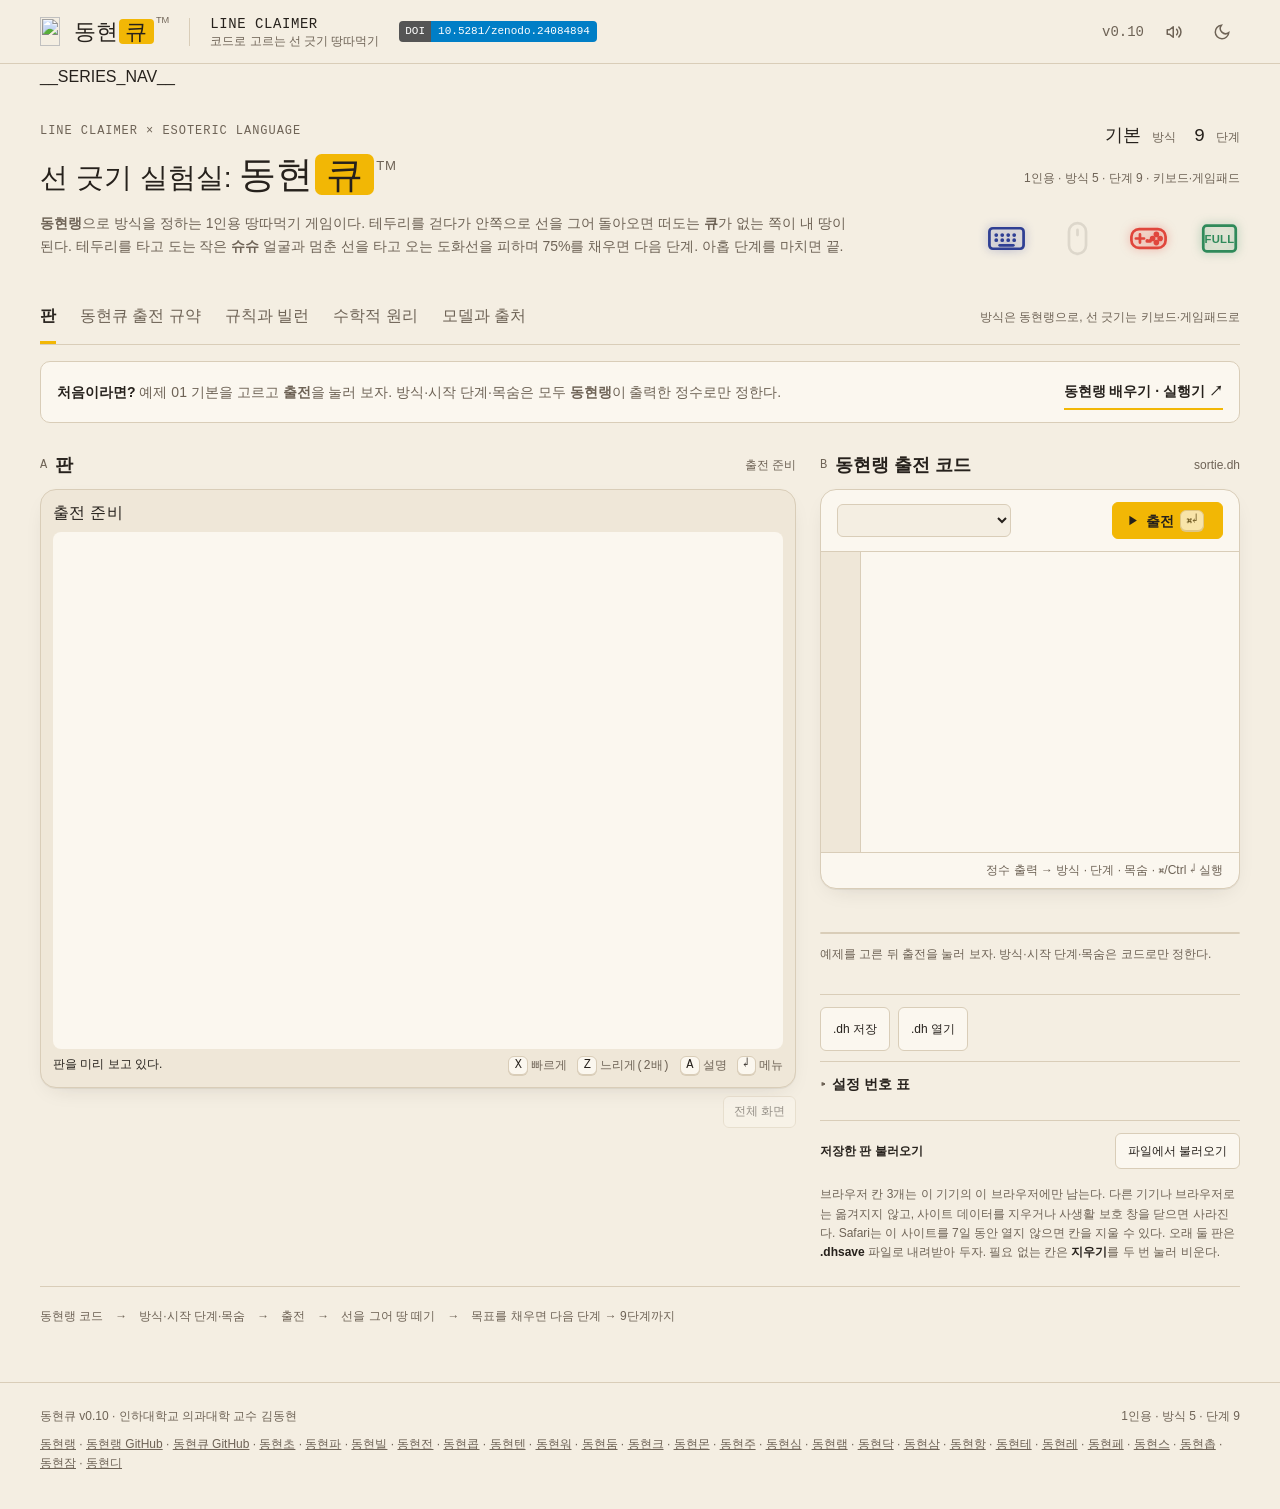
==== commit 94fdcd91: "시리즈 띠에 동현디를 더함(스물다섯 사이트) 25칸은 홀수라 데스크톱은 동현랭이 두 줄 높이, 실험실은 12열×2줄. 휴대폰은 두 열이고 동현랭이 두 칸. 바닥글 링크 끝에 동현디" ====
--- a/src/index.html
+++ b/src/index.html
@@ -118,7 +118,7 @@
     <aside class="maker-note"><span class="eyebrow">만든 사람</span><a class="sponsor-btn" href="https://github.com/sponsors/Raspberry-Kim" target="_blank" rel="noopener" aria-label="GitHub Sponsors로 동현랭 후원하기" title="GitHub Sponsors로 후원하기"><svg width="13" height="13" viewBox="0 0 16 16" fill="currentColor" aria-hidden="true"><path d="M7.655 14.916v-.001h-.002l-.006-.003-.018-.01a22.066 22.066 0 0 1-3.744-2.584C2.045 10.731 0 8.35 0 5.5 0 2.836 2.086 1 4.25 1 5.797 1 7.153 1.802 8 3.02 8.847 1.802 10.203 1 11.75 1 13.914 1 16 2.836 16 5.5c0 2.85-2.044 5.231-3.886 6.818a22.094 22.094 0 0 1-3.433 2.414 7.152 7.152 0 0 1-.31.17l-.018.01-.008.004a.75.75 0 0 1-.69 0Z"></path></svg>후원</a><p>인하대학교 의과대학 김동현 교수는 백신학·감염학을 연구한다. 명랑하고 따뜻한 개발을 지향한다.</p></aside>
   </section>
 </main>
-<footer><span>동현큐 v0.10 · 인하대학교 의과대학 교수 김동현</span><span>1인용 · 방식 5 · 단계 9</span><span><a href="https://raspberry-kim.github.io/donghyun-lang/" target="_blank" rel="noopener">동현랭</a> · <a href="https://github.com/Raspberry-Kim/donghyun-lang" target="_blank" rel="noopener">동현랭 GitHub</a> · <a href="https://github.com/Raspberry-Kim/donghyun-lab14" target="_blank" rel="noopener">동현큐 GitHub</a> · <a href="https://raspberry-kim.github.io/donghyun-lab1/" target="_blank" rel="noopener">동현초</a> · <a href="https://raspberry-kim.github.io/donghyun-lab2/" target="_blank" rel="noopener">동현파</a> · <a href="https://raspberry-kim.github.io/donghyun-lab3/" target="_blank" rel="noopener">동현빌</a> · <a href="https://raspberry-kim.github.io/donghyun-lab4/" target="_blank" rel="noopener">동현전</a> · <a href="https://raspberry-kim.github.io/donghyun-lab5/" target="_blank" rel="noopener">동현콥</a> · <a href="https://raspberry-kim.github.io/donghyun-lab6/" target="_blank" rel="noopener">동현텐</a> · <a href="https://raspberry-kim.github.io/donghyun-lab7/" target="_blank" rel="noopener">동현워</a> · <a href="https://raspberry-kim.github.io/donghyun-lab8/" target="_blank" rel="noopener">동현둠</a> · <a href="https://raspberry-kim.github.io/donghyun-lab9/" target="_blank" rel="noopener">동현크</a> · <a href="https://raspberry-kim.github.io/donghyun-lab10/" target="_blank" rel="noopener">동현몬</a> · <a href="https://raspberry-kim.github.io/donghyun-lab11/" target="_blank" rel="noopener">동현주</a> · <a href="https://raspberry-kim.github.io/donghyun-lab12/" target="_blank" rel="noopener">동현심</a> · <a href="https://raspberry-kim.github.io/donghyun-lab13/" target="_blank" rel="noopener">동현램</a> · <a href="https://raspberry-kim.github.io/donghyun-lab15/" target="_blank" rel="noopener">동현닥</a> · <a href="https://raspberry-kim.github.io/donghyun-lab16/" target="_blank" rel="noopener">동현삼</a> · <a href="https://raspberry-kim.github.io/donghyun-lab17/" target="_blank" rel="noopener">동현항</a> · <a href="https://raspberry-kim.github.io/donghyun-lab18/" target="_blank" rel="noopener">동현테</a> · <a href="https://raspberry-kim.github.io/donghyun-lab19/" target="_blank" rel="noopener">동현레</a> · <a href="https://raspberry-kim.github.io/donghyun-lab20/" target="_blank" rel="noopener">동현페</a> · <a href="https://raspberry-kim.github.io/donghyun-lab21/" target="_blank" rel="noopener">동현스</a> · <a href="https://raspberry-kim.github.io/donghyun-lab22/" target="_blank" rel="noopener">동현촙</a> · <a href="https://raspberry-kim.github.io/donghyun-lab23/" target="_blank" rel="noopener">동현잠</a></span></footer>
+<footer><span>동현큐 v0.10 · 인하대학교 의과대학 교수 김동현</span><span>1인용 · 방식 5 · 단계 9</span><span><a href="https://raspberry-kim.github.io/donghyun-lang/" target="_blank" rel="noopener">동현랭</a> · <a href="https://github.com/Raspberry-Kim/donghyun-lang" target="_blank" rel="noopener">동현랭 GitHub</a> · <a href="https://github.com/Raspberry-Kim/donghyun-lab14" target="_blank" rel="noopener">동현큐 GitHub</a> · <a href="https://raspberry-kim.github.io/donghyun-lab1/" target="_blank" rel="noopener">동현초</a> · <a href="https://raspberry-kim.github.io/donghyun-lab2/" target="_blank" rel="noopener">동현파</a> · <a href="https://raspberry-kim.github.io/donghyun-lab3/" target="_blank" rel="noopener">동현빌</a> · <a href="https://raspberry-kim.github.io/donghyun-lab4/" target="_blank" rel="noopener">동현전</a> · <a href="https://raspberry-kim.github.io/donghyun-lab5/" target="_blank" rel="noopener">동현콥</a> · <a href="https://raspberry-kim.github.io/donghyun-lab6/" target="_blank" rel="noopener">동현텐</a> · <a href="https://raspberry-kim.github.io/donghyun-lab7/" target="_blank" rel="noopener">동현워</a> · <a href="https://raspberry-kim.github.io/donghyun-lab8/" target="_blank" rel="noopener">동현둠</a> · <a href="https://raspberry-kim.github.io/donghyun-lab9/" target="_blank" rel="noopener">동현크</a> · <a href="https://raspberry-kim.github.io/donghyun-lab10/" target="_blank" rel="noopener">동현몬</a> · <a href="https://raspberry-kim.github.io/donghyun-lab11/" target="_blank" rel="noopener">동현주</a> · <a href="https://raspberry-kim.github.io/donghyun-lab12/" target="_blank" rel="noopener">동현심</a> · <a href="https://raspberry-kim.github.io/donghyun-lab13/" target="_blank" rel="noopener">동현램</a> · <a href="https://raspberry-kim.github.io/donghyun-lab15/" target="_blank" rel="noopener">동현닥</a> · <a href="https://raspberry-kim.github.io/donghyun-lab16/" target="_blank" rel="noopener">동현삼</a> · <a href="https://raspberry-kim.github.io/donghyun-lab17/" target="_blank" rel="noopener">동현항</a> · <a href="https://raspberry-kim.github.io/donghyun-lab18/" target="_blank" rel="noopener">동현테</a> · <a href="https://raspberry-kim.github.io/donghyun-lab19/" target="_blank" rel="noopener">동현레</a> · <a href="https://raspberry-kim.github.io/donghyun-lab20/" target="_blank" rel="noopener">동현페</a> · <a href="https://raspberry-kim.github.io/donghyun-lab21/" target="_blank" rel="noopener">동현스</a> · <a href="https://raspberry-kim.github.io/donghyun-lab22/" target="_blank" rel="noopener">동현촙</a> · <a href="https://raspberry-kim.github.io/donghyun-lab23/" target="_blank" rel="noopener">동현잠</a> · <a href="https://raspberry-kim.github.io/donghyun-lab24/" target="_blank" rel="noopener">동현디</a></span></footer>
 <script src="./game.js"></script>
 <script>
 /* 입력 표식 풍선 도움말 */
--- a/src/style.css
+++ b/src/style.css
@@ -436,6 +436,24 @@
  .series-strip .series-links:has(.series-item:nth-child(24):last-child){grid-template-columns:repeat(2,minmax(0,1fr));grid-template-rows:none}
 }
 
+/* SERIES-25: 데스크톱은 동현랭 두 줄 높이 + 24실험실 12열×2줄. 모바일은 기존 홀수 규칙. */
+@media(min-width:781px){
+ .series-strip .series-links:has(.series-item:nth-child(25):last-child){grid-template-columns:repeat(13,minmax(0,1fr));grid-template-rows:repeat(2,1fr);grid-auto-flow:row;min-width:0}
+ .series-strip .series-links:has(.series-item:nth-child(25):last-child) .series-item[data-series="lang"]{grid-column:auto;grid-row:span 2;align-items:center;text-align:center}
+ .series-strip .series-links:has(.series-item:nth-child(25):last-child) .series-item[data-series="lang"] .series-name{font-size:19px}
+ .series-strip .series-links:has(.series-item:nth-child(25):last-child) .series-note{white-space:normal;word-break:keep-all}
+}
+@media(min-width:781px) and (max-width:980px){
+ .series-strip .series-links:has(.series-item:nth-child(25):last-child) .series-item[data-series="lang"] .series-name{font-size:16px}
+}
+@media(min-width:781px) and (max-width:840px){
+ .series-strip .series-links:has(.series-item:nth-child(25):last-child) .series-name,.series-strip .series-links:has(.series-item:nth-child(25):last-child) .series-item[data-series="lang"] .series-name{font-size:14px}
+}
+@media(max-width:780px){
+ .series-strip .series-links:has(.series-item:nth-child(25):last-child){grid-template-columns:repeat(2,minmax(0,1fr));grid-template-rows:none}
+ .series-strip .series-links:has(.series-item:nth-child(25):last-child) .series-item[data-series="lang"]{grid-column:span 2;grid-row:auto}
+}
+
 /* 수학적 원리 */
 .math-grid{display:grid;grid-template-columns:repeat(2,minmax(0,1fr));gap:4px 40px;margin-top:8px}
 .math-grid article{min-width:0;border-top:1px solid var(--line);padding:2px 0 14px}
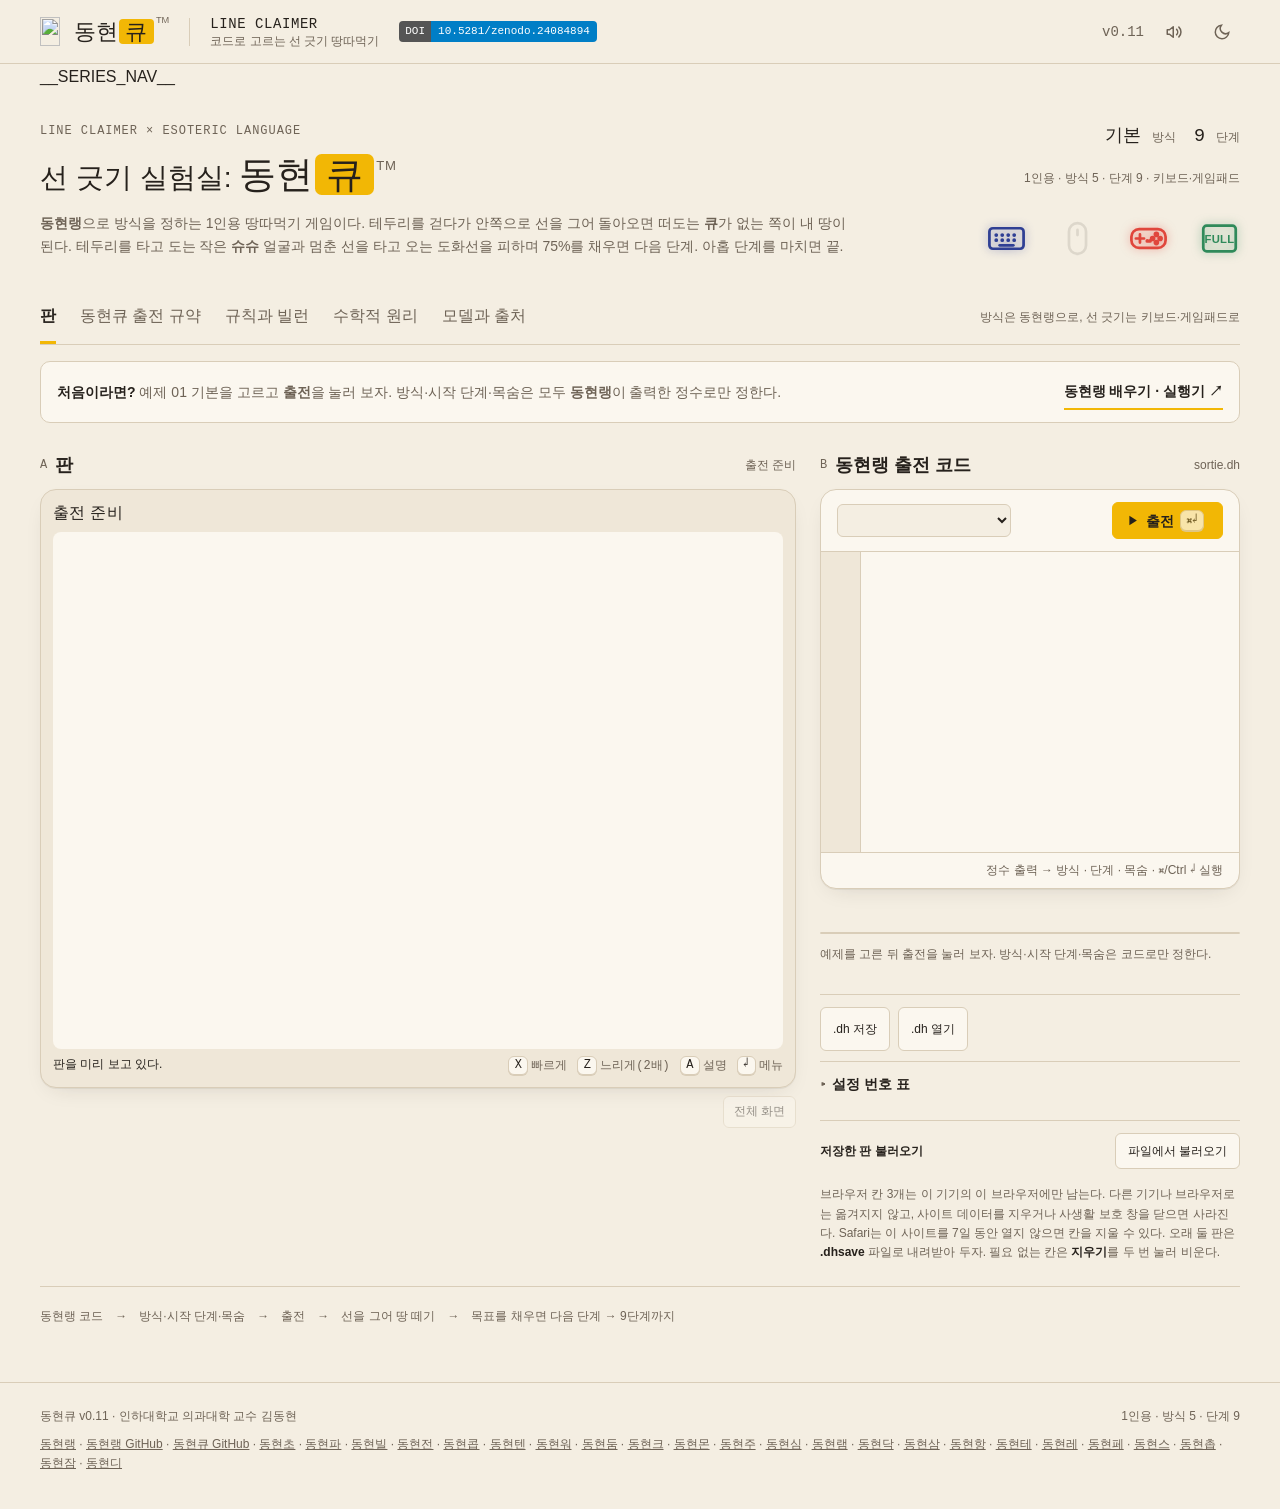
==== commit a81d628e: "v0.11: 아이콘을 동현랭 기본 포동이 아이콘으로 통일" ====
--- a/src/index.html
+++ b/src/index.html
@@ -4,15 +4,15 @@
   <meta charset="utf-8"><meta name="viewport" content="width=device-width,initial-scale=1">
   <meta name="description" content="동현랭으로 방식을 정하고 키보드·게임패드로 선을 그어 땅을 점령하는 1인용 선 긋기 게임이다.">
   <title>동현큐™ · 동현랭으로 정하는 선 긋기 땅따먹기</title>
-  <link rel="icon" type="image/x-icon" sizes="16x16 32x32 48x48" href="./favicon.ico">
-  <link rel="icon" type="image/png" sizes="32x32" href="./favicon.png">
-  <link rel="apple-touch-icon" sizes="180x180" href="./apple-touch-icon.png">
+  <link rel="icon" type="image/x-icon" sizes="16x16 32x32 48x48" href="./favicon.ico?v=04762e64730d">
+  <link rel="icon" type="image/png" sizes="32x32" href="./favicon.png?v=103511df1118">
+  <link rel="apple-touch-icon" sizes="180x180" href="./apple-touch-icon.png?v=ed0f00ec6f01">
   <link rel="stylesheet" href="./style.css">
 </head>
 <body>
 <header class="header">
   <a class="brand" href="#" aria-label="동현큐 첫 화면으로"><span class="brand-main"><img class="brand-icon" src="__BRAND_ICON__" alt="" width="96" height="96">동현<span>큐</span><sup>TM</sup></span><i class="brand-divider"></i><span class="brand-sub">LINE CLAIMER<small>코드로 고르는 선 긋기 땅따먹기</small></span></a><a class="doi-badge" href="https://doi.org/10.5281/zenodo.24084894" target="_blank" rel="noopener" aria-label="동현큐 Zenodo DOI 10.5281/zenodo.24084894" title="Zenodo DOI (모든 버전)"><b>DOI</b><span>10.5281/zenodo.24084894</span></a>
-  <div class="edition">v0.10<button id="sound" class="icon-btn" aria-label="효과음 켜기·끄기" title="효과음 (M)" aria-pressed="true"><svg width="18" height="18" viewBox="0 0 24 24" fill="none" stroke="currentColor" stroke-width="2" stroke-linecap="round" stroke-linejoin="round" aria-hidden="true" focusable="false"><path d="M11 5 6 9H3v6h3l5 4z"/><path class="snd-on" d="M15.5 8.5a5 5 0 0 1 0 7M18.5 5.5a9 9 0 0 1 0 13"/><path class="snd-off" d="m16 9 6 6m0-6-6 6"/></svg></button><button id="theme" class="icon-btn" aria-label="밝은 화면과 어두운 화면 전환" title="화면 전환" aria-pressed="false"><svg width="18" height="18" viewBox="0 0 24 24" fill="none" stroke="currentColor" stroke-width="2" stroke-linecap="round" aria-hidden="true" focusable="false"><path d="M21 12.8A9 9 0 1 1 11.2 3a7 7 0 0 0 9.8 9.8z"/></svg></button></div>
+  <div class="edition">v0.11<button id="sound" class="icon-btn" aria-label="효과음 켜기·끄기" title="효과음 (M)" aria-pressed="true"><svg width="18" height="18" viewBox="0 0 24 24" fill="none" stroke="currentColor" stroke-width="2" stroke-linecap="round" stroke-linejoin="round" aria-hidden="true" focusable="false"><path d="M11 5 6 9H3v6h3l5 4z"/><path class="snd-on" d="M15.5 8.5a5 5 0 0 1 0 7M18.5 5.5a9 9 0 0 1 0 13"/><path class="snd-off" d="m16 9 6 6m0-6-6 6"/></svg></button><button id="theme" class="icon-btn" aria-label="밝은 화면과 어두운 화면 전환" title="화면 전환" aria-pressed="false"><svg width="18" height="18" viewBox="0 0 24 24" fill="none" stroke="currentColor" stroke-width="2" stroke-linecap="round" aria-hidden="true" focusable="false"><path d="M21 12.8A9 9 0 1 1 11.2 3a7 7 0 0 0 9.8 9.8z"/></svg></button></div>
 </header>
 <main>
 __SERIES_NAV__
@@ -66,7 +66,7 @@
   </section>
 
   <section id="tab-protocol" class="tab-panel document" hidden>
-    <div class="doc-heading"><div class="eyebrow">SORTIE I/O · v0.10</div><h2>방식은 동현랭으로, 선 긋기는 키보드·게임패드로.</h2><p>동현랭 프로그램이 출력한 정수를 차례로 읽는다. <b>첫 정수가 방식 번호</b>이고 이것만 있으면 바로 나선다. 둘째 정수는 시작 단계, 셋째 정수는 목숨이며 둘 다 생략할 수 있다. 출전한 뒤에는 동현랭을 쓰지 않는다.</p></div>
+    <div class="doc-heading"><div class="eyebrow">SORTIE I/O · v0.11</div><h2>방식은 동현랭으로, 선 긋기는 키보드·게임패드로.</h2><p>동현랭 프로그램이 출력한 정수를 차례로 읽는다. <b>첫 정수가 방식 번호</b>이고 이것만 있으면 바로 나선다. 둘째 정수는 시작 단계, 셋째 정수는 목숨이며 둘 다 생략할 수 있다. 출전한 뒤에는 동현랭을 쓰지 않는다.</p></div>
     <div class="table-wrap"><table><thead><tr><th>차례</th><th>뜻</th><th>값</th><th>기본값</th></tr></thead><tbody>
       <tr><td>첫째</td><td>방식</td><td>1 기본(큐 1 · 슈슈 2 · 목표 75%) · 2 빌런 떼(슈슈 4에서 시작, 7.5초마다 하나 추가) · 3 쌍둥이 큐(큐 2 · 갈라놓으면 보너스 5,000과 함께 단계 끝) · 4 빠른 큐(큐 속도 160%) · 5 욕심쟁이(목표 90%). <b>반드시 있어야 한다</b></td><td>—</td></tr>
       <tr><td>둘째</td><td>시작 단계</td><td>1~9. 단계가 오를수록 큐가 9%씩 빨라지고, 두 단계마다 슈슈 걸음이 빨라지며, 세 단계마다 슈슈가 하나 늘고, 도화선이 붙기까지의 대기가 짧아진다</td><td>1</td></tr>
@@ -107,7 +107,7 @@
     <div class="table-wrap"><table id="level-table"></table></div>
   </section>
 
-  <!-- 수학적 원리 --><section id="tab-math" class="tab-panel document" hidden><div class="doc-heading"><div class="eyebrow">MATHEMATICAL PRINCIPLES · v0.10</div><h2>수학적 원리.<br>숫자로 읽는 땅 따먹기.</h2><p>동현큐의 판은 80×56칸, 모두 4,480칸이다. 선을 그어 닫으면 판이 두 영역으로 갈리고, 큐가 없는 쪽을 차지한다. 아래 식은 지금 엔진 코드(<code>src/engine.js</code>)에 들어 있는 그대로다.</p></div><div class="math-grid"><article><h3><span class="math-num">1</span>칸과 모서리 점</h3><p>땅은 칸 <math><mrow><mo form="prefix" stretchy="false">(</mo><mi>i</mi><mo separator="true">,</mo><mi>j</mi><mo form="postfix" stretchy="false">)</mo></mrow></math>로, 포동이는 칸의 모서리 점 <math><mrow><mo form="prefix" stretchy="false">(</mo><mi>x</mi><mo separator="true">,</mo><mi>y</mi><mo form="postfix" stretchy="false">)</mo></mrow></math>, <math><mrow><mn>0</mn><mo>≤</mo></mrow><mrow><mi>x</mi><mo>≤</mo></mrow><mrow><mn>80</mn><mo separator="true">,</mo></mrow><mrow><mtext> </mtext><mn>0</mn><mo>≤</mo></mrow><mrow><mi>y</mi><mo>≤</mo></mrow><mrow><mn>56</mn></mrow></math> 위를 다닌다. 한 점을 둘러싼 칸은 넷이다. 그 넷에 찬 칸과 빈 칸이 섞여 있으면 그 점은 테두리다. 판 바깥은 찬 칸으로 친다.</p><div class="eq"><span class="eq-run"><math display="block"><mrow><mtext>테두리</mtext><mo form="prefix" stretchy="false">(</mo><mi>x</mi><mo separator="true">,</mo><mi>y</mi><mo form="postfix" stretchy="false">)</mo></mrow></math><math display="block"><mrow><mspace width="0.2778em"></mspace><mo stretchy="false">⟺</mo><mspace width="0.2778em"></mspace><mn>0</mn></mrow></math><math display="block"><mrow><mo form="infix">&lt;</mo><mi>#</mi><mo form="prefix" stretchy="false">{</mo><mtext>찬 칸</mtext><mo>∈</mo><msub><mi>N</mi><mn>4</mn></msub><mo form="prefix" stretchy="false">(</mo><mi>x</mi><mo separator="true">,</mo><mi>y</mi><mo form="postfix" stretchy="false">)</mo><mo form="postfix" stretchy="false">}</mo></mrow></math><math display="block"><mrow><mo form="infix">&lt;</mo><mn>4</mn></mrow></math></span></div><p>그래서 처음에는 판의 바깥 둘레가 테두리이고, 땅을 차지할수록 테두리가 안쪽으로 옮겨 온다. 칸 하나는 판의 <math><mrow><mn>1</mn><mi>/</mi><mn>4480</mn><mo>≈</mo></mrow><mrow><mn>0.022</mn><mi>%</mi></mrow></math>다.</p></article><article><h3><span class="math-num">2</span>닫힌 선은 판을 둘로 나눈다</h3><p>테두리에서 출발해 다시 테두리에 닿는 선은 빈 영역을 두 쪽으로 가른다. 평면에서 닫힌 곡선이 안과 밖을 나눈다는 조르당 곡선 정리의 격자판이다.</p><p>엔진은 큐가 있는 칸에서 상하좌우로 번지는 flood fill을 한다. 방금 그은 선의 변은 건너지 못한다. 표시가 닿지 않은 빈 칸이 모두 내 땅이 된다.</p><div class="eq"><span class="eq-run"><math display="block"><mtext>점령</mtext></math><math display="block"><mrow><mo form="infix">=</mo><mo form="prefix" stretchy="false">{</mo><mspace width="0.1667em"></mspace><mi>c</mi><mtext> </mtext><mtext>빈 칸</mtext><mtext> </mtext><mo lspace="0.2222em" rspace="0.2222em">:</mo><mtext> </mtext><mi>c</mi><mo>∉</mo><mstyle scriptlevel="0" displaystyle="false"><msub><mo movablelimits="false">⋃</mo><mi>q</mi></msub><mi>Fill</mi><mo>⁡</mo><mo form="prefix" stretchy="false">(</mo><mi>q</mi><mo form="postfix" stretchy="false">)</mo><mspace width="0.1667em"></mspace><mo form="postfix" stretchy="false">}</mo></mstyle></mrow></math></span></div><p>쌍둥이 큐 방식에서 두 큐가 서로 다른 쪽에 남으면 남은 빈 칸을 모두 차지하고 5,000점을 더 받는다. 판도 바로 끝난다.</p></article><article><h3><span class="math-num">3</span>차지한 비율과 점수</h3><p>차지한 칸 수 <math><mi>n</mi></math>으로 비율을 0.1% 단위로 반올림한다. 칸마다 1점이고, 느린 선(Z)으로 그으면 두 배다.</p><div class="eq big"><span class="eq-run"><math display="block"><mi>p</mi></math><math display="block"><mrow><mo form="infix">=</mo><mfrac><mrow><mi>round</mi><mo>⁡</mo><mspace width="0.1667em"></mspace><mrow style="margin-left:-0.1667em;"></mrow><mo fence="false" symmetric="true" minsize="1.2em" maxsize="1.2em">(</mo><mn>1000</mn><mspace width="0.1667em"></mspace><mi>n</mi><mi>/</mi><mn>4480</mn><mo fence="false" symmetric="true" minsize="1.2em" maxsize="1.2em">)</mo></mrow><mn>10</mn></mfrac><mo separator="true">,</mo></mrow></math></span><span class="eq-run"><math display="block"><mtext>점수</mtext></math><math display="block"><mrow><mo form="infix">=</mo><mrow><munder><mo movablelimits="false">∑</mo><mtext>닫기</mtext></munder></mrow><msub><mi>n</mi><mi>k</mi></msub><mspace width="0.1667em"></mspace><msub><mi>m</mi><mi>k</mi></msub><mo separator="true">,</mo><mspace width="1em"></mspace><msub><mi>m</mi><mi>k</mi></msub><mo>∈</mo><mo form="prefix" stretchy="false">{</mo><mn>1,2</mn><mo form="postfix" stretchy="false">}</mo></mrow></math></span></div><p>목표 <math><mi>θ</mi></math>(보통 75%, 욕심쟁이 90%)를 넘으면 판이 끝난다. 넘은 만큼 1%마다 100점을 준다. 82.4%로 끝내면 <math><mrow><mo form="prefix" stretchy="false">⌊</mo><mn>82.4</mn><mo>−</mo><mn>75</mn><mo form="postfix" stretchy="false">⌋</mo><mo>×</mo></mrow><mrow><mn>100</mn></mrow></math><wbr><math><mrow><mo form="infix">=</mo></mrow><mrow><mn>700</mn></mrow></math>점이다.</p><div class="eq"><span class="eq-run"><math display="block"><mtext>판 보너스</mtext></math><math display="block"><mrow><mo form="infix">=</mo><mn>100</mn><mspace width="0.1667em"></mspace><mrow><mspace width="0.1667em"></mspace><mi>max</mi><mo>⁡</mo></mrow><mo fence="false" symmetric="true" minsize="1.2em" maxsize="1.2em">(</mo><mn>0</mn><mo separator="true">,</mo><mtext> </mtext><mo form="prefix" stretchy="false">⌊</mo><mi>p</mi><mo>−</mo><mi>θ</mi><mo form="postfix" stretchy="false">⌋</mo><mo fence="false" symmetric="true" minsize="1.2em" maxsize="1.2em">)</mo></mrow></math></span></div></article><article><h3><span class="math-num">4</span>큐의 움직임</h3><p>큐는 길이 <math><mi>ℓ</mi></math>(최대 11칸)인 선분이다. 중심 <math><mrow><mo form="prefix" stretchy="false">(</mo><mi>x</mi><mo separator="true">,</mo><mi>y</mi><mo form="postfix" stretchy="false">)</mo></mrow></math>와 각도 <math><mi>φ</mi></math>로 다섯 점을 만들어 찬 칸에 닿는지 검사한다.</p><div class="eq"><span class="eq-run"><math display="block"><msub><mi>P</mi><mi>i</mi></msub></math><math display="block"><mrow><mo form="infix">=</mo><mo fence="false" symmetric="true" minsize="1.2em" maxsize="1.2em">(</mo><mi>x</mi><mo>+</mo><mi>ℓ</mi><msub><mi>t</mi><mi>i</mi></msub><mrow><mi>cos</mi><mo>⁡</mo><mspace width="0.1667em"></mspace></mrow><mi>φ</mi><mo separator="true">,</mo><mtext> </mtext><mtext> </mtext><mi>y</mi><mo>+</mo><mi>ℓ</mi><msub><mi>t</mi><mi>i</mi></msub><mrow><mi>sin</mi><mo>⁡</mo><mspace width="0.1667em"></mspace></mrow><mi>φ</mi><mo fence="false" symmetric="true" minsize="1.2em" maxsize="1.2em">)</mo><mo separator="true">,</mo></mrow></math></span><span class="eq-run"><math display="block"><msub><mi>t</mi><mi>i</mi></msub></math><math display="block"><mrow><mo form="infix">=</mo><mo form="prefix" stretchy="false">−</mo><mstyle displaystyle="false" scriptlevel="0"><mfrac><mn>1</mn><mn>2</mn></mfrac></mstyle></mrow></math><math display="block"><mrow><mo form="infix">+</mo><mstyle displaystyle="false" scriptlevel="0"><mfrac><mi>i</mi><mn>4</mn></mfrac></mstyle><mo separator="true">,</mo><mtext> </mtext><mtext> </mtext><mi>i</mi></mrow></math><math display="block"><mrow><mo form="infix">=</mo><mn>0</mn><mo separator="true">,</mo><mo>…</mo><mo separator="true">,</mo><mn>4</mn></mrow></math></span></div><p>30프레임(빠른 큐는 18프레임)마다 방향 <math><mi>a</mi></math>와 빠르기를 새로 뽑는다. <math><mi>u</mi></math>는 [0, 1) 난수다. 벽에 막히면 <math><msub><mi>v</mi><mi>x</mi></msub></math>나 <math><msub><mi>v</mi><mi>y</mi></msub></math>의 부호를 뒤집어 튕긴다. 그리고 있는 선에 닿았는지는 같은 선분 위에 아홉 점(<math><mrow><msub><mi>t</mi><mi>i</mi></msub><mo>=</mo></mrow><mrow><mo form="prefix" stretchy="false">−</mo></mrow><mrow><mstyle displaystyle="false" scriptlevel="0"><mfrac><mn>1</mn><mn>2</mn></mfrac></mstyle><mo>+</mo></mrow><mrow><mstyle displaystyle="false" scriptlevel="0"><mfrac><mi>i</mi><mn>8</mn></mfrac></mstyle></mrow></math>)을 놓아 더 촘촘히 본다.</p><div class="eq"><span class="eq-run"><math display="block"><mrow><mo form="prefix" stretchy="false">(</mo><msub><mi>v</mi><mi>x</mi></msub><mo separator="true">,</mo><msub><mi>v</mi><mi>y</mi></msub><mo form="postfix" stretchy="false">)</mo></mrow></math><math display="block"><mrow><mo form="infix">=</mo><mi>s</mi><mspace width="0.1667em"></mspace><mo form="prefix" stretchy="false">(</mo><mrow><mi>cos</mi><mo>⁡</mo><mspace width="0.1667em"></mspace></mrow><mi>a</mi><mo separator="true">,</mo><mtext> </mtext><mrow><mi>sin</mi><mo>⁡</mo><mspace width="0.1667em"></mspace></mrow><mi>a</mi><mo form="postfix" stretchy="false">)</mo><mo separator="true">,</mo></mrow></math></span><span class="eq-run"><math display="block"><mi>s</mi></math><math display="block"><mrow><mo form="infix">=</mo><mo form="prefix" stretchy="false">(</mo><mn>0.18</mn><mo>+</mo><mn>0.16</mn><mspace width="0.1667em"></mspace><mi>u</mi><mo form="postfix" stretchy="false">)</mo><mspace width="0.1667em"></mspace><mi>σ</mi><mo separator="true">,</mo></mrow></math></span><span class="eq-run"><math display="block"><mi>a</mi></math><math display="block"><mrow><mo form="infix">∼</mo><mi>U</mi><mo form="prefix" stretchy="false">[</mo><mn>0,2</mn><mi>π</mi><mo form="postfix" stretchy="false">)</mo></mrow></math></span></div></article><article><h3><span class="math-num">5</span>판마다 어려워지는 정도</h3><p>판 번호를 <math><mrow><mi>L</mi><mo>=</mo></mrow><mrow><mn>1</mn><mo separator="true">,</mo></mrow><mrow><mo>…</mo></mrow><mrow><mo separator="true">,</mo></mrow><mrow><mn>9</mn></mrow></math>로 두면 큐 빠르기, 슈슈 수, 새 슈슈가 오는 간격, 불씨가 붙기까지의 대기 시간이 모두 <math><mi>L</mi></math>에 따라 바뀐다.</p><div class="math-table-wrap"><table class="math-table"><thead><tr><th>값</th><th>식</th><th>1판</th><th>9판</th></tr></thead><tbody><tr><td>큐 빠르기 배수</td><td><math><mrow><msub><mi>σ</mi><mn>0</mn></msub><mo form="prefix" stretchy="false">(</mo><mn>1</mn><mo>+</mo><mn>0.09</mn><mo form="prefix" stretchy="false">(</mo><mi>L</mi><mo>−</mo><mn>1</mn><mo form="postfix" stretchy="false">)</mo><mo form="postfix" stretchy="false">)</mo></mrow></math></td><td>1.00</td><td>1.72</td></tr><tr><td>처음 슈슈 수</td><td><math><mrow><msub><mi>s</mi><mn>0</mn></msub><mo>+</mo></mrow><mrow><mo form="prefix" stretchy="false">⌊</mo><mo form="prefix" stretchy="false">(</mo><mi>L</mi><mo>−</mo><mn>1</mn><mo form="postfix" stretchy="false">)</mo><mi>/</mi><mn>3</mn><mo form="postfix" stretchy="false">⌋</mo></mrow></math></td><td><math><msub><mi>s</mi><mn>0</mn></msub></math></td><td><math><mrow><msub><mi>s</mi><mn>0</mn></msub><mo>+</mo></mrow><mrow><mn>2</mn></mrow></math></td></tr><tr><td>새 슈슈 간격 (프레임)</td><td><math><mrow><mi>E</mi><mo>−</mo></mrow><mrow><mn>50</mn><mo form="prefix" stretchy="false">(</mo><mi>L</mi><mo>−</mo><mn>1</mn><mo form="postfix" stretchy="false">)</mo></mrow></math>, 최소 240</td><td>900</td><td>500</td></tr><tr><td>불씨 대기 (프레임)</td><td><math><mrow><mn>42</mn><mo>−</mo></mrow><mrow><mn>2</mn><mo form="prefix" stretchy="false">(</mo><mi>L</mi><mo>−</mo><mn>1</mn><mo form="postfix" stretchy="false">)</mo></mrow></math>, 최소 24</td><td>42</td><td>26</td></tr></tbody></table></div><div class="math-table-wrap"><table class="math-table"><thead><tr><th>방식</th><th>큐</th><th>슈슈 <math><msub><mi>s</mi><mn>0</mn></msub></math></th><th>간격 <math><mi>E</mi></math></th><th>빠르기 <math><msub><mi>σ</mi><mn>0</mn></msub></math></th><th>목표</th></tr></thead><tbody><tr><td>기본</td><td>1</td><td>2</td><td>900</td><td>1.0</td><td>75%</td></tr><tr><td>빌런 떼</td><td>1</td><td>4</td><td>450</td><td>1.0</td><td>75%</td></tr><tr><td>쌍둥이 큐</td><td>2</td><td>2</td><td>900</td><td>1.0</td><td>75%</td></tr><tr><td>빠른 큐</td><td>1</td><td>2</td><td>900</td><td>1.6</td><td>75%</td></tr><tr><td>욕심쟁이</td><td>1</td><td>2</td><td>900</td><td>1.0</td><td>90%</td></tr></tbody></table></div><p>빌런 떼의 간격은 1판 450프레임에서 시작해 6판부터 240프레임(4초)에 멈춘다.</p></article></div><p class="math-foot">난수는 선형 합동 생성기 <math><msub><mi>s</mi><mrow><mi>n</mi><mo>+</mo><mn>1</mn></mrow></msub></math><wbr><math><mrow><mo form="infix">=</mo></mrow><mrow><mo form="prefix" stretchy="false">(</mo><mn>1664525</mn><mspace width="0.1667em"></mspace><msub><mi>s</mi><mi>n</mi></msub><mo>+</mo><mn>1013904223</mn><mo form="postfix" stretchy="false">)</mo><mo lspace="0.2222em" rspace="0.2222em">mod</mo></mrow><mrow><msup><mn>2</mn><mn>32</mn></msup></mrow></math>를 쓴다. 같은 시드면 큐가 같은 길로 움직인다.</p></section><!-- /수학적 원리 -->
+  <!-- 수학적 원리 --><section id="tab-math" class="tab-panel document" hidden><div class="doc-heading"><div class="eyebrow">MATHEMATICAL PRINCIPLES · v0.11</div><h2>수학적 원리.<br>숫자로 읽는 땅 따먹기.</h2><p>동현큐의 판은 80×56칸, 모두 4,480칸이다. 선을 그어 닫으면 판이 두 영역으로 갈리고, 큐가 없는 쪽을 차지한다. 아래 식은 지금 엔진 코드(<code>src/engine.js</code>)에 들어 있는 그대로다.</p></div><div class="math-grid"><article><h3><span class="math-num">1</span>칸과 모서리 점</h3><p>땅은 칸 <math><mrow><mo form="prefix" stretchy="false">(</mo><mi>i</mi><mo separator="true">,</mo><mi>j</mi><mo form="postfix" stretchy="false">)</mo></mrow></math>로, 포동이는 칸의 모서리 점 <math><mrow><mo form="prefix" stretchy="false">(</mo><mi>x</mi><mo separator="true">,</mo><mi>y</mi><mo form="postfix" stretchy="false">)</mo></mrow></math>, <math><mrow><mn>0</mn><mo>≤</mo></mrow><mrow><mi>x</mi><mo>≤</mo></mrow><mrow><mn>80</mn><mo separator="true">,</mo></mrow><mrow><mtext> </mtext><mn>0</mn><mo>≤</mo></mrow><mrow><mi>y</mi><mo>≤</mo></mrow><mrow><mn>56</mn></mrow></math> 위를 다닌다. 한 점을 둘러싼 칸은 넷이다. 그 넷에 찬 칸과 빈 칸이 섞여 있으면 그 점은 테두리다. 판 바깥은 찬 칸으로 친다.</p><div class="eq"><span class="eq-run"><math display="block"><mrow><mtext>테두리</mtext><mo form="prefix" stretchy="false">(</mo><mi>x</mi><mo separator="true">,</mo><mi>y</mi><mo form="postfix" stretchy="false">)</mo></mrow></math><math display="block"><mrow><mspace width="0.2778em"></mspace><mo stretchy="false">⟺</mo><mspace width="0.2778em"></mspace><mn>0</mn></mrow></math><math display="block"><mrow><mo form="infix">&lt;</mo><mi>#</mi><mo form="prefix" stretchy="false">{</mo><mtext>찬 칸</mtext><mo>∈</mo><msub><mi>N</mi><mn>4</mn></msub><mo form="prefix" stretchy="false">(</mo><mi>x</mi><mo separator="true">,</mo><mi>y</mi><mo form="postfix" stretchy="false">)</mo><mo form="postfix" stretchy="false">}</mo></mrow></math><math display="block"><mrow><mo form="infix">&lt;</mo><mn>4</mn></mrow></math></span></div><p>그래서 처음에는 판의 바깥 둘레가 테두리이고, 땅을 차지할수록 테두리가 안쪽으로 옮겨 온다. 칸 하나는 판의 <math><mrow><mn>1</mn><mi>/</mi><mn>4480</mn><mo>≈</mo></mrow><mrow><mn>0.022</mn><mi>%</mi></mrow></math>다.</p></article><article><h3><span class="math-num">2</span>닫힌 선은 판을 둘로 나눈다</h3><p>테두리에서 출발해 다시 테두리에 닿는 선은 빈 영역을 두 쪽으로 가른다. 평면에서 닫힌 곡선이 안과 밖을 나눈다는 조르당 곡선 정리의 격자판이다.</p><p>엔진은 큐가 있는 칸에서 상하좌우로 번지는 flood fill을 한다. 방금 그은 선의 변은 건너지 못한다. 표시가 닿지 않은 빈 칸이 모두 내 땅이 된다.</p><div class="eq"><span class="eq-run"><math display="block"><mtext>점령</mtext></math><math display="block"><mrow><mo form="infix">=</mo><mo form="prefix" stretchy="false">{</mo><mspace width="0.1667em"></mspace><mi>c</mi><mtext> </mtext><mtext>빈 칸</mtext><mtext> </mtext><mo lspace="0.2222em" rspace="0.2222em">:</mo><mtext> </mtext><mi>c</mi><mo>∉</mo><mstyle scriptlevel="0" displaystyle="false"><msub><mo movablelimits="false">⋃</mo><mi>q</mi></msub><mi>Fill</mi><mo>⁡</mo><mo form="prefix" stretchy="false">(</mo><mi>q</mi><mo form="postfix" stretchy="false">)</mo><mspace width="0.1667em"></mspace><mo form="postfix" stretchy="false">}</mo></mstyle></mrow></math></span></div><p>쌍둥이 큐 방식에서 두 큐가 서로 다른 쪽에 남으면 남은 빈 칸을 모두 차지하고 5,000점을 더 받는다. 판도 바로 끝난다.</p></article><article><h3><span class="math-num">3</span>차지한 비율과 점수</h3><p>차지한 칸 수 <math><mi>n</mi></math>으로 비율을 0.1% 단위로 반올림한다. 칸마다 1점이고, 느린 선(Z)으로 그으면 두 배다.</p><div class="eq big"><span class="eq-run"><math display="block"><mi>p</mi></math><math display="block"><mrow><mo form="infix">=</mo><mfrac><mrow><mi>round</mi><mo>⁡</mo><mspace width="0.1667em"></mspace><mrow style="margin-left:-0.1667em;"></mrow><mo fence="false" symmetric="true" minsize="1.2em" maxsize="1.2em">(</mo><mn>1000</mn><mspace width="0.1667em"></mspace><mi>n</mi><mi>/</mi><mn>4480</mn><mo fence="false" symmetric="true" minsize="1.2em" maxsize="1.2em">)</mo></mrow><mn>10</mn></mfrac><mo separator="true">,</mo></mrow></math></span><span class="eq-run"><math display="block"><mtext>점수</mtext></math><math display="block"><mrow><mo form="infix">=</mo><mrow><munder><mo movablelimits="false">∑</mo><mtext>닫기</mtext></munder></mrow><msub><mi>n</mi><mi>k</mi></msub><mspace width="0.1667em"></mspace><msub><mi>m</mi><mi>k</mi></msub><mo separator="true">,</mo><mspace width="1em"></mspace><msub><mi>m</mi><mi>k</mi></msub><mo>∈</mo><mo form="prefix" stretchy="false">{</mo><mn>1,2</mn><mo form="postfix" stretchy="false">}</mo></mrow></math></span></div><p>목표 <math><mi>θ</mi></math>(보통 75%, 욕심쟁이 90%)를 넘으면 판이 끝난다. 넘은 만큼 1%마다 100점을 준다. 82.4%로 끝내면 <math><mrow><mo form="prefix" stretchy="false">⌊</mo><mn>82.4</mn><mo>−</mo><mn>75</mn><mo form="postfix" stretchy="false">⌋</mo><mo>×</mo></mrow><mrow><mn>100</mn></mrow></math><wbr><math><mrow><mo form="infix">=</mo></mrow><mrow><mn>700</mn></mrow></math>점이다.</p><div class="eq"><span class="eq-run"><math display="block"><mtext>판 보너스</mtext></math><math display="block"><mrow><mo form="infix">=</mo><mn>100</mn><mspace width="0.1667em"></mspace><mrow><mspace width="0.1667em"></mspace><mi>max</mi><mo>⁡</mo></mrow><mo fence="false" symmetric="true" minsize="1.2em" maxsize="1.2em">(</mo><mn>0</mn><mo separator="true">,</mo><mtext> </mtext><mo form="prefix" stretchy="false">⌊</mo><mi>p</mi><mo>−</mo><mi>θ</mi><mo form="postfix" stretchy="false">⌋</mo><mo fence="false" symmetric="true" minsize="1.2em" maxsize="1.2em">)</mo></mrow></math></span></div></article><article><h3><span class="math-num">4</span>큐의 움직임</h3><p>큐는 길이 <math><mi>ℓ</mi></math>(최대 11칸)인 선분이다. 중심 <math><mrow><mo form="prefix" stretchy="false">(</mo><mi>x</mi><mo separator="true">,</mo><mi>y</mi><mo form="postfix" stretchy="false">)</mo></mrow></math>와 각도 <math><mi>φ</mi></math>로 다섯 점을 만들어 찬 칸에 닿는지 검사한다.</p><div class="eq"><span class="eq-run"><math display="block"><msub><mi>P</mi><mi>i</mi></msub></math><math display="block"><mrow><mo form="infix">=</mo><mo fence="false" symmetric="true" minsize="1.2em" maxsize="1.2em">(</mo><mi>x</mi><mo>+</mo><mi>ℓ</mi><msub><mi>t</mi><mi>i</mi></msub><mrow><mi>cos</mi><mo>⁡</mo><mspace width="0.1667em"></mspace></mrow><mi>φ</mi><mo separator="true">,</mo><mtext> </mtext><mtext> </mtext><mi>y</mi><mo>+</mo><mi>ℓ</mi><msub><mi>t</mi><mi>i</mi></msub><mrow><mi>sin</mi><mo>⁡</mo><mspace width="0.1667em"></mspace></mrow><mi>φ</mi><mo fence="false" symmetric="true" minsize="1.2em" maxsize="1.2em">)</mo><mo separator="true">,</mo></mrow></math></span><span class="eq-run"><math display="block"><msub><mi>t</mi><mi>i</mi></msub></math><math display="block"><mrow><mo form="infix">=</mo><mo form="prefix" stretchy="false">−</mo><mstyle displaystyle="false" scriptlevel="0"><mfrac><mn>1</mn><mn>2</mn></mfrac></mstyle></mrow></math><math display="block"><mrow><mo form="infix">+</mo><mstyle displaystyle="false" scriptlevel="0"><mfrac><mi>i</mi><mn>4</mn></mfrac></mstyle><mo separator="true">,</mo><mtext> </mtext><mtext> </mtext><mi>i</mi></mrow></math><math display="block"><mrow><mo form="infix">=</mo><mn>0</mn><mo separator="true">,</mo><mo>…</mo><mo separator="true">,</mo><mn>4</mn></mrow></math></span></div><p>30프레임(빠른 큐는 18프레임)마다 방향 <math><mi>a</mi></math>와 빠르기를 새로 뽑는다. <math><mi>u</mi></math>는 [0, 1) 난수다. 벽에 막히면 <math><msub><mi>v</mi><mi>x</mi></msub></math>나 <math><msub><mi>v</mi><mi>y</mi></msub></math>의 부호를 뒤집어 튕긴다. 그리고 있는 선에 닿았는지는 같은 선분 위에 아홉 점(<math><mrow><msub><mi>t</mi><mi>i</mi></msub><mo>=</mo></mrow><mrow><mo form="prefix" stretchy="false">−</mo></mrow><mrow><mstyle displaystyle="false" scriptlevel="0"><mfrac><mn>1</mn><mn>2</mn></mfrac></mstyle><mo>+</mo></mrow><mrow><mstyle displaystyle="false" scriptlevel="0"><mfrac><mi>i</mi><mn>8</mn></mfrac></mstyle></mrow></math>)을 놓아 더 촘촘히 본다.</p><div class="eq"><span class="eq-run"><math display="block"><mrow><mo form="prefix" stretchy="false">(</mo><msub><mi>v</mi><mi>x</mi></msub><mo separator="true">,</mo><msub><mi>v</mi><mi>y</mi></msub><mo form="postfix" stretchy="false">)</mo></mrow></math><math display="block"><mrow><mo form="infix">=</mo><mi>s</mi><mspace width="0.1667em"></mspace><mo form="prefix" stretchy="false">(</mo><mrow><mi>cos</mi><mo>⁡</mo><mspace width="0.1667em"></mspace></mrow><mi>a</mi><mo separator="true">,</mo><mtext> </mtext><mrow><mi>sin</mi><mo>⁡</mo><mspace width="0.1667em"></mspace></mrow><mi>a</mi><mo form="postfix" stretchy="false">)</mo><mo separator="true">,</mo></mrow></math></span><span class="eq-run"><math display="block"><mi>s</mi></math><math display="block"><mrow><mo form="infix">=</mo><mo form="prefix" stretchy="false">(</mo><mn>0.18</mn><mo>+</mo><mn>0.16</mn><mspace width="0.1667em"></mspace><mi>u</mi><mo form="postfix" stretchy="false">)</mo><mspace width="0.1667em"></mspace><mi>σ</mi><mo separator="true">,</mo></mrow></math></span><span class="eq-run"><math display="block"><mi>a</mi></math><math display="block"><mrow><mo form="infix">∼</mo><mi>U</mi><mo form="prefix" stretchy="false">[</mo><mn>0,2</mn><mi>π</mi><mo form="postfix" stretchy="false">)</mo></mrow></math></span></div></article><article><h3><span class="math-num">5</span>판마다 어려워지는 정도</h3><p>판 번호를 <math><mrow><mi>L</mi><mo>=</mo></mrow><mrow><mn>1</mn><mo separator="true">,</mo></mrow><mrow><mo>…</mo></mrow><mrow><mo separator="true">,</mo></mrow><mrow><mn>9</mn></mrow></math>로 두면 큐 빠르기, 슈슈 수, 새 슈슈가 오는 간격, 불씨가 붙기까지의 대기 시간이 모두 <math><mi>L</mi></math>에 따라 바뀐다.</p><div class="math-table-wrap"><table class="math-table"><thead><tr><th>값</th><th>식</th><th>1판</th><th>9판</th></tr></thead><tbody><tr><td>큐 빠르기 배수</td><td><math><mrow><msub><mi>σ</mi><mn>0</mn></msub><mo form="prefix" stretchy="false">(</mo><mn>1</mn><mo>+</mo><mn>0.09</mn><mo form="prefix" stretchy="false">(</mo><mi>L</mi><mo>−</mo><mn>1</mn><mo form="postfix" stretchy="false">)</mo><mo form="postfix" stretchy="false">)</mo></mrow></math></td><td>1.00</td><td>1.72</td></tr><tr><td>처음 슈슈 수</td><td><math><mrow><msub><mi>s</mi><mn>0</mn></msub><mo>+</mo></mrow><mrow><mo form="prefix" stretchy="false">⌊</mo><mo form="prefix" stretchy="false">(</mo><mi>L</mi><mo>−</mo><mn>1</mn><mo form="postfix" stretchy="false">)</mo><mi>/</mi><mn>3</mn><mo form="postfix" stretchy="false">⌋</mo></mrow></math></td><td><math><msub><mi>s</mi><mn>0</mn></msub></math></td><td><math><mrow><msub><mi>s</mi><mn>0</mn></msub><mo>+</mo></mrow><mrow><mn>2</mn></mrow></math></td></tr><tr><td>새 슈슈 간격 (프레임)</td><td><math><mrow><mi>E</mi><mo>−</mo></mrow><mrow><mn>50</mn><mo form="prefix" stretchy="false">(</mo><mi>L</mi><mo>−</mo><mn>1</mn><mo form="postfix" stretchy="false">)</mo></mrow></math>, 최소 240</td><td>900</td><td>500</td></tr><tr><td>불씨 대기 (프레임)</td><td><math><mrow><mn>42</mn><mo>−</mo></mrow><mrow><mn>2</mn><mo form="prefix" stretchy="false">(</mo><mi>L</mi><mo>−</mo><mn>1</mn><mo form="postfix" stretchy="false">)</mo></mrow></math>, 최소 24</td><td>42</td><td>26</td></tr></tbody></table></div><div class="math-table-wrap"><table class="math-table"><thead><tr><th>방식</th><th>큐</th><th>슈슈 <math><msub><mi>s</mi><mn>0</mn></msub></math></th><th>간격 <math><mi>E</mi></math></th><th>빠르기 <math><msub><mi>σ</mi><mn>0</mn></msub></math></th><th>목표</th></tr></thead><tbody><tr><td>기본</td><td>1</td><td>2</td><td>900</td><td>1.0</td><td>75%</td></tr><tr><td>빌런 떼</td><td>1</td><td>4</td><td>450</td><td>1.0</td><td>75%</td></tr><tr><td>쌍둥이 큐</td><td>2</td><td>2</td><td>900</td><td>1.0</td><td>75%</td></tr><tr><td>빠른 큐</td><td>1</td><td>2</td><td>900</td><td>1.6</td><td>75%</td></tr><tr><td>욕심쟁이</td><td>1</td><td>2</td><td>900</td><td>1.0</td><td>90%</td></tr></tbody></table></div><p>빌런 떼의 간격은 1판 450프레임에서 시작해 6판부터 240프레임(4초)에 멈춘다.</p></article></div><p class="math-foot">난수는 선형 합동 생성기 <math><msub><mi>s</mi><mrow><mi>n</mi><mo>+</mo><mn>1</mn></mrow></msub></math><wbr><math><mrow><mo form="infix">=</mo></mrow><mrow><mo form="prefix" stretchy="false">(</mo><mn>1664525</mn><mspace width="0.1667em"></mspace><msub><mi>s</mi><mi>n</mi></msub><mo>+</mo><mn>1013904223</mn><mo form="postfix" stretchy="false">)</mo><mo lspace="0.2222em" rspace="0.2222em">mod</mo></mrow><mrow><msup><mn>2</mn><mn>32</mn></msup></mrow></math>를 쓴다. 같은 시드면 큐가 같은 길로 움직인다.</p></section><!-- /수학적 원리 -->
   <section id="tab-about" class="tab-panel document" hidden>
     <div class="doc-heading"><div class="eyebrow">WHAT IS NEW, WHAT IS BORROWED</div><h2>구조만 참고하고, 그림·소리·색·글·코드는 새로 만들었다.</h2><p>동현큐는 1981년 오락실 게임 「큐(Qix)」(Taito America)와 그 게임보이 이식판(1990 · Nintendo 발매)의 큰 틀(테두리에서 선을 그어 돌아오면 떠도는 큐가 없는 쪽이 점령되고, 테두리를 도는 스파크와 멈춘 선을 타고 오는 도화선을 피하는 구성)을 참고한 팬 실험이다.</p></div>
     <div class="science-block"><span class="index">01</span><div><h3>원작의 그림·소리·글은 담지 않았다.</h3><p>원작의 그래픽, 음악·효과음, 글은 하나도 쓰지 않는다. 화면의 큐·선·판 색과 효과음은 동현큐 코드로 새로 만들었고, 슈슈 얼굴은 동현주의 16×16 도트 그림을 그대로 가져왔다. 원작 파일에서 그림이나 자료를 꺼내 쓰지도 않았다.</p></div></div>
@@ -118,7 +118,7 @@
     <aside class="maker-note"><span class="eyebrow">만든 사람</span><a class="sponsor-btn" href="https://github.com/sponsors/Raspberry-Kim" target="_blank" rel="noopener" aria-label="GitHub Sponsors로 동현랭 후원하기" title="GitHub Sponsors로 후원하기"><svg width="13" height="13" viewBox="0 0 16 16" fill="currentColor" aria-hidden="true"><path d="M7.655 14.916v-.001h-.002l-.006-.003-.018-.01a22.066 22.066 0 0 1-3.744-2.584C2.045 10.731 0 8.35 0 5.5 0 2.836 2.086 1 4.25 1 5.797 1 7.153 1.802 8 3.02 8.847 1.802 10.203 1 11.75 1 13.914 1 16 2.836 16 5.5c0 2.85-2.044 5.231-3.886 6.818a22.094 22.094 0 0 1-3.433 2.414 7.152 7.152 0 0 1-.31.17l-.018.01-.008.004a.75.75 0 0 1-.69 0Z"></path></svg>후원</a><p>인하대학교 의과대학 김동현 교수는 백신학·감염학을 연구한다. 명랑하고 따뜻한 개발을 지향한다.</p></aside>
   </section>
 </main>
-<footer><span>동현큐 v0.10 · 인하대학교 의과대학 교수 김동현</span><span>1인용 · 방식 5 · 단계 9</span><span><a href="https://raspberry-kim.github.io/donghyun-lang/" target="_blank" rel="noopener">동현랭</a> · <a href="https://github.com/Raspberry-Kim/donghyun-lang" target="_blank" rel="noopener">동현랭 GitHub</a> · <a href="https://github.com/Raspberry-Kim/donghyun-lab14" target="_blank" rel="noopener">동현큐 GitHub</a> · <a href="https://raspberry-kim.github.io/donghyun-lab1/" target="_blank" rel="noopener">동현초</a> · <a href="https://raspberry-kim.github.io/donghyun-lab2/" target="_blank" rel="noopener">동현파</a> · <a href="https://raspberry-kim.github.io/donghyun-lab3/" target="_blank" rel="noopener">동현빌</a> · <a href="https://raspberry-kim.github.io/donghyun-lab4/" target="_blank" rel="noopener">동현전</a> · <a href="https://raspberry-kim.github.io/donghyun-lab5/" target="_blank" rel="noopener">동현콥</a> · <a href="https://raspberry-kim.github.io/donghyun-lab6/" target="_blank" rel="noopener">동현텐</a> · <a href="https://raspberry-kim.github.io/donghyun-lab7/" target="_blank" rel="noopener">동현워</a> · <a href="https://raspberry-kim.github.io/donghyun-lab8/" target="_blank" rel="noopener">동현둠</a> · <a href="https://raspberry-kim.github.io/donghyun-lab9/" target="_blank" rel="noopener">동현크</a> · <a href="https://raspberry-kim.github.io/donghyun-lab10/" target="_blank" rel="noopener">동현몬</a> · <a href="https://raspberry-kim.github.io/donghyun-lab11/" target="_blank" rel="noopener">동현주</a> · <a href="https://raspberry-kim.github.io/donghyun-lab12/" target="_blank" rel="noopener">동현심</a> · <a href="https://raspberry-kim.github.io/donghyun-lab13/" target="_blank" rel="noopener">동현램</a> · <a href="https://raspberry-kim.github.io/donghyun-lab15/" target="_blank" rel="noopener">동현닥</a> · <a href="https://raspberry-kim.github.io/donghyun-lab16/" target="_blank" rel="noopener">동현삼</a> · <a href="https://raspberry-kim.github.io/donghyun-lab17/" target="_blank" rel="noopener">동현항</a> · <a href="https://raspberry-kim.github.io/donghyun-lab18/" target="_blank" rel="noopener">동현테</a> · <a href="https://raspberry-kim.github.io/donghyun-lab19/" target="_blank" rel="noopener">동현레</a> · <a href="https://raspberry-kim.github.io/donghyun-lab20/" target="_blank" rel="noopener">동현페</a> · <a href="https://raspberry-kim.github.io/donghyun-lab21/" target="_blank" rel="noopener">동현스</a> · <a href="https://raspberry-kim.github.io/donghyun-lab22/" target="_blank" rel="noopener">동현촙</a> · <a href="https://raspberry-kim.github.io/donghyun-lab23/" target="_blank" rel="noopener">동현잠</a> · <a href="https://raspberry-kim.github.io/donghyun-lab24/" target="_blank" rel="noopener">동현디</a></span></footer>
+<footer><span>동현큐 v0.11 · 인하대학교 의과대학 교수 김동현</span><span>1인용 · 방식 5 · 단계 9</span><span><a href="https://raspberry-kim.github.io/donghyun-lang/" target="_blank" rel="noopener">동현랭</a> · <a href="https://github.com/Raspberry-Kim/donghyun-lang" target="_blank" rel="noopener">동현랭 GitHub</a> · <a href="https://github.com/Raspberry-Kim/donghyun-lab14" target="_blank" rel="noopener">동현큐 GitHub</a> · <a href="https://raspberry-kim.github.io/donghyun-lab1/" target="_blank" rel="noopener">동현초</a> · <a href="https://raspberry-kim.github.io/donghyun-lab2/" target="_blank" rel="noopener">동현파</a> · <a href="https://raspberry-kim.github.io/donghyun-lab3/" target="_blank" rel="noopener">동현빌</a> · <a href="https://raspberry-kim.github.io/donghyun-lab4/" target="_blank" rel="noopener">동현전</a> · <a href="https://raspberry-kim.github.io/donghyun-lab5/" target="_blank" rel="noopener">동현콥</a> · <a href="https://raspberry-kim.github.io/donghyun-lab6/" target="_blank" rel="noopener">동현텐</a> · <a href="https://raspberry-kim.github.io/donghyun-lab7/" target="_blank" rel="noopener">동현워</a> · <a href="https://raspberry-kim.github.io/donghyun-lab8/" target="_blank" rel="noopener">동현둠</a> · <a href="https://raspberry-kim.github.io/donghyun-lab9/" target="_blank" rel="noopener">동현크</a> · <a href="https://raspberry-kim.github.io/donghyun-lab10/" target="_blank" rel="noopener">동현몬</a> · <a href="https://raspberry-kim.github.io/donghyun-lab11/" target="_blank" rel="noopener">동현주</a> · <a href="https://raspberry-kim.github.io/donghyun-lab12/" target="_blank" rel="noopener">동현심</a> · <a href="https://raspberry-kim.github.io/donghyun-lab13/" target="_blank" rel="noopener">동현램</a> · <a href="https://raspberry-kim.github.io/donghyun-lab15/" target="_blank" rel="noopener">동현닥</a> · <a href="https://raspberry-kim.github.io/donghyun-lab16/" target="_blank" rel="noopener">동현삼</a> · <a href="https://raspberry-kim.github.io/donghyun-lab17/" target="_blank" rel="noopener">동현항</a> · <a href="https://raspberry-kim.github.io/donghyun-lab18/" target="_blank" rel="noopener">동현테</a> · <a href="https://raspberry-kim.github.io/donghyun-lab19/" target="_blank" rel="noopener">동현레</a> · <a href="https://raspberry-kim.github.io/donghyun-lab20/" target="_blank" rel="noopener">동현페</a> · <a href="https://raspberry-kim.github.io/donghyun-lab21/" target="_blank" rel="noopener">동현스</a> · <a href="https://raspberry-kim.github.io/donghyun-lab22/" target="_blank" rel="noopener">동현촙</a> · <a href="https://raspberry-kim.github.io/donghyun-lab23/" target="_blank" rel="noopener">동현잠</a> · <a href="https://raspberry-kim.github.io/donghyun-lab24/" target="_blank" rel="noopener">동현디</a></span></footer>
 <script src="./game.js"></script>
 <script>
 /* 입력 표식 풍선 도움말 */
